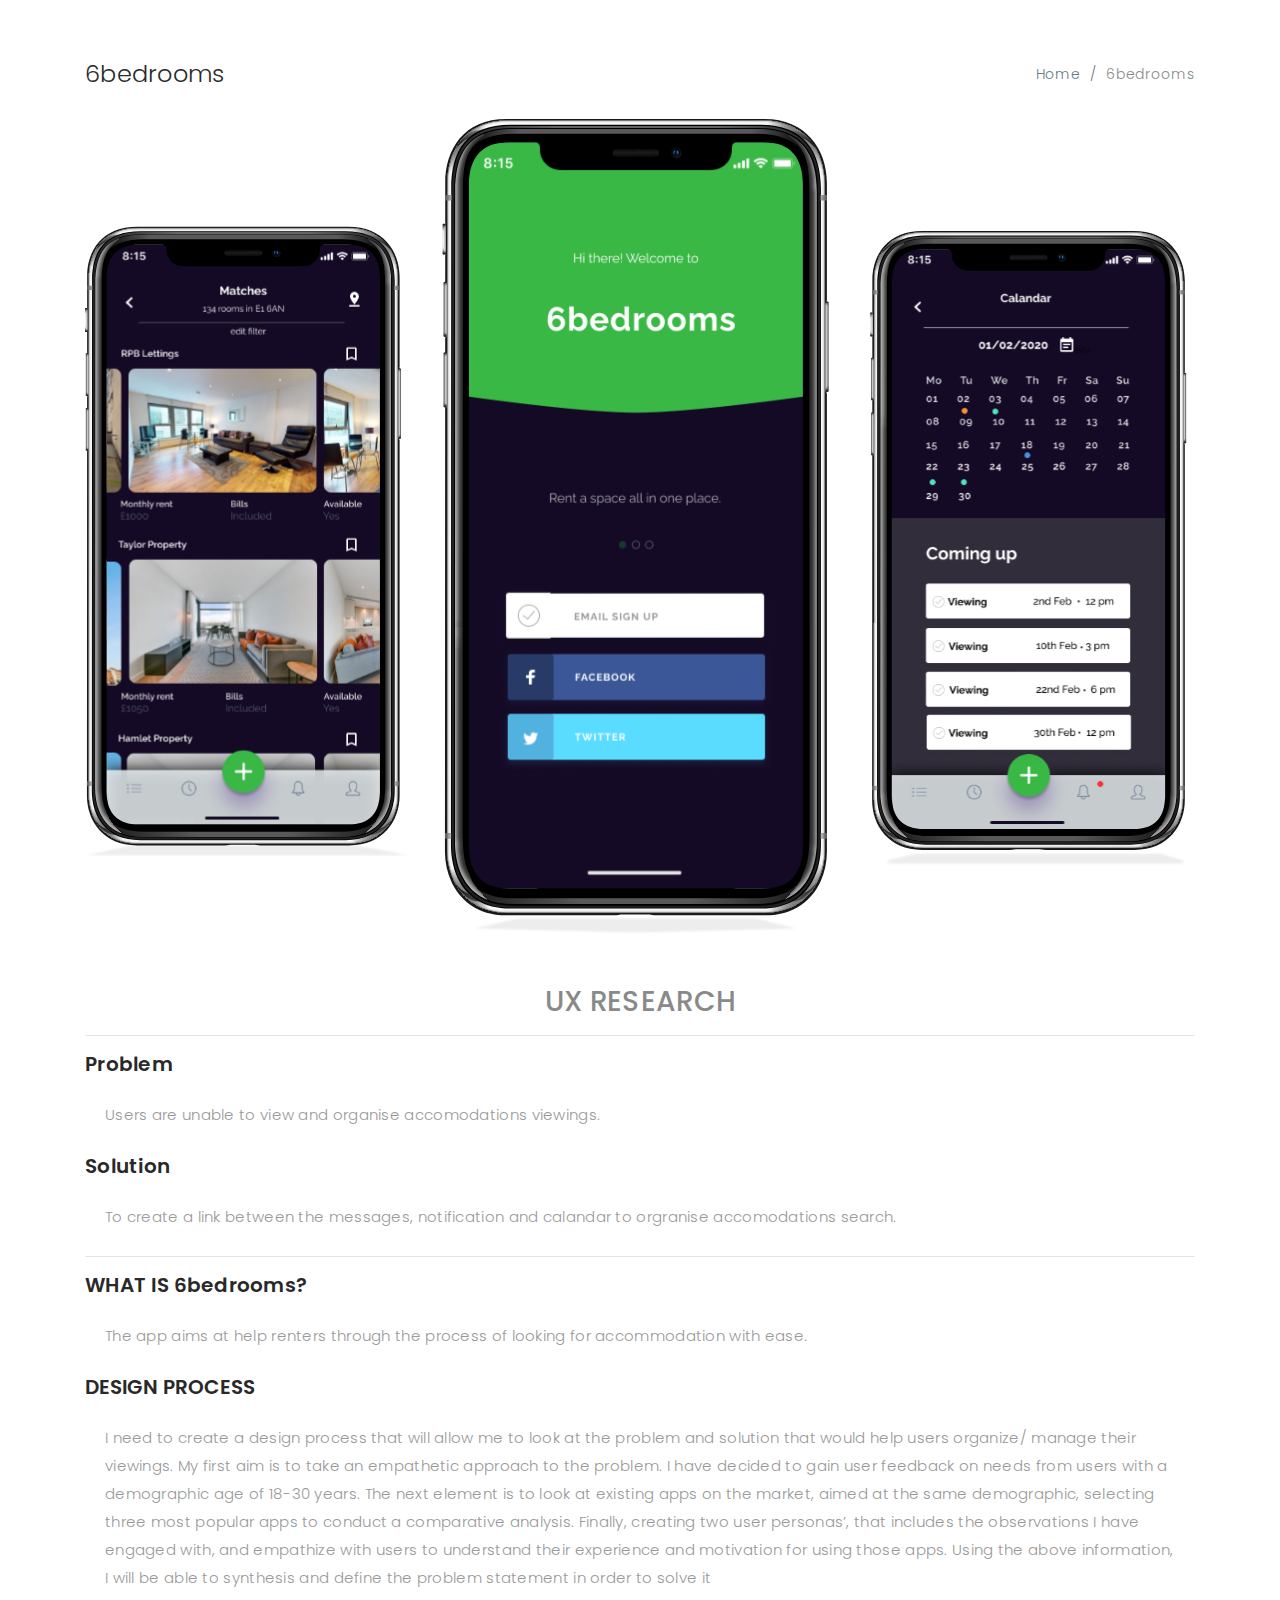
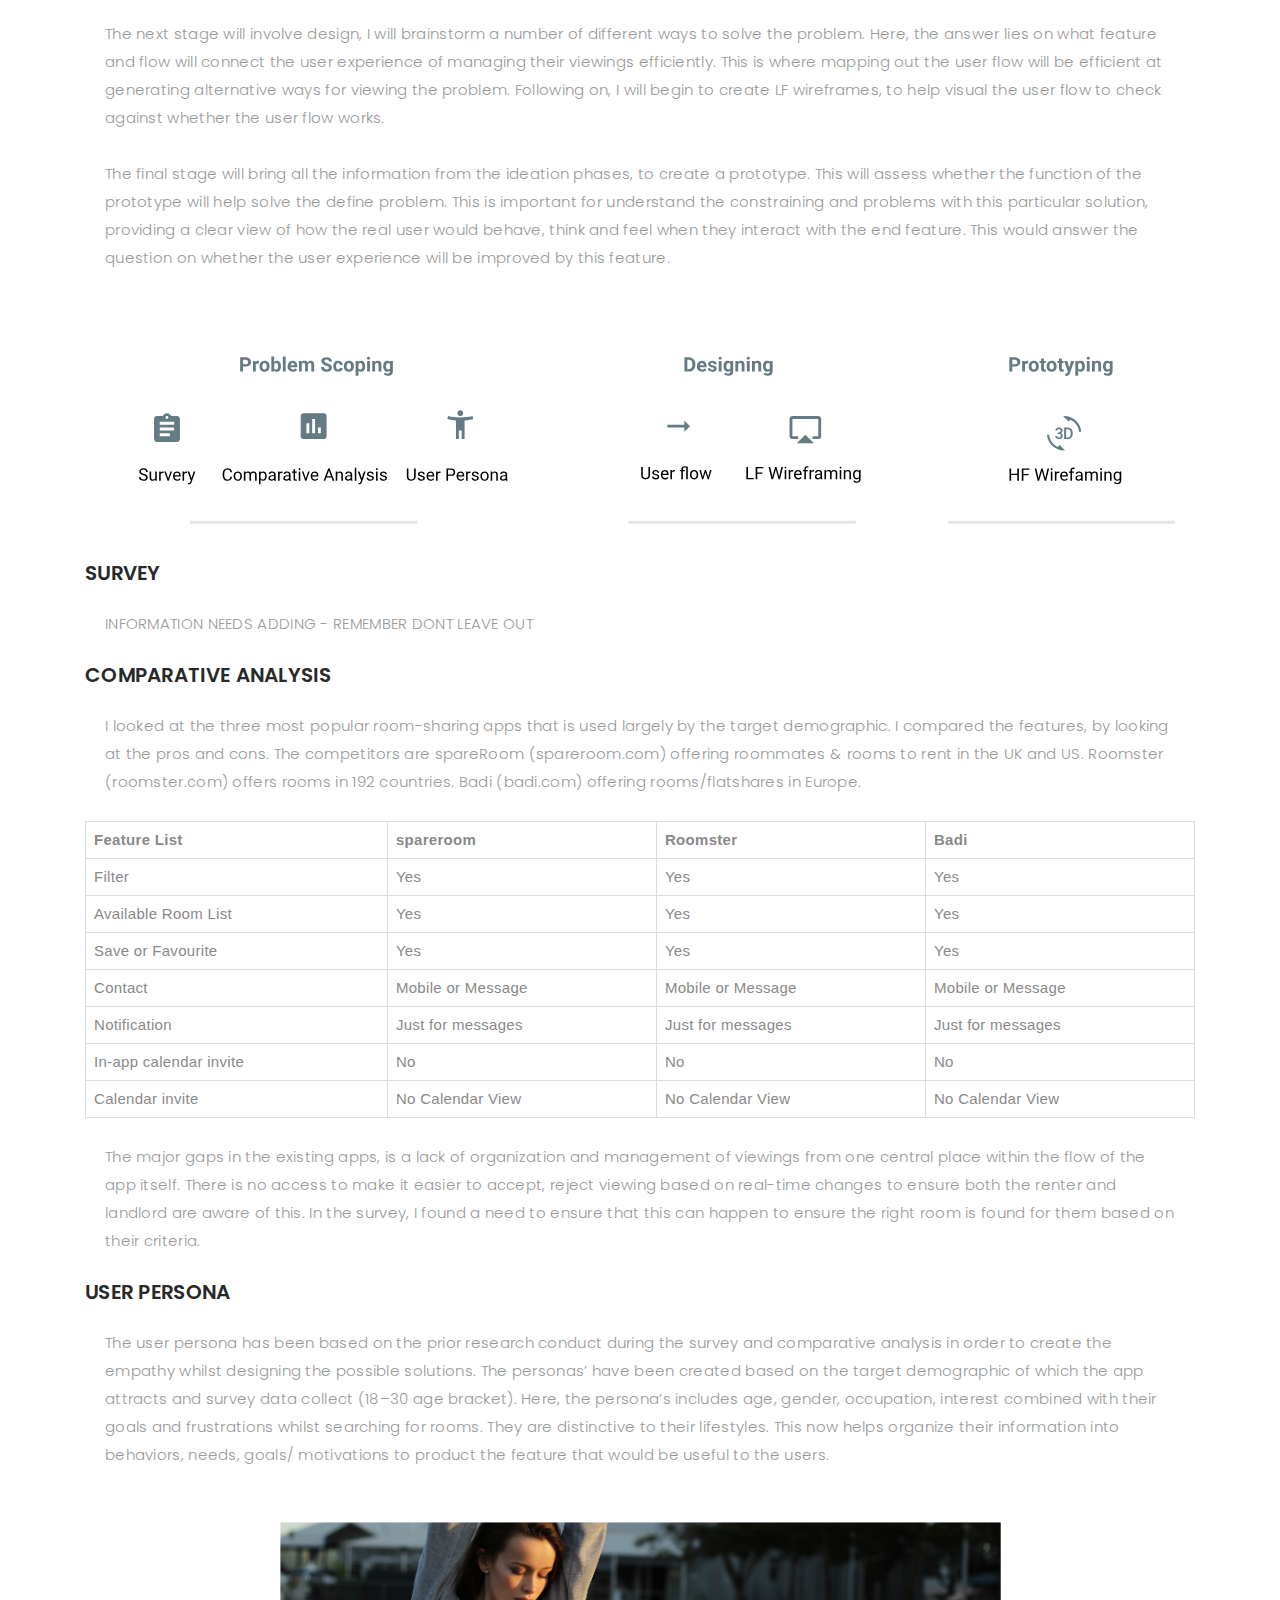
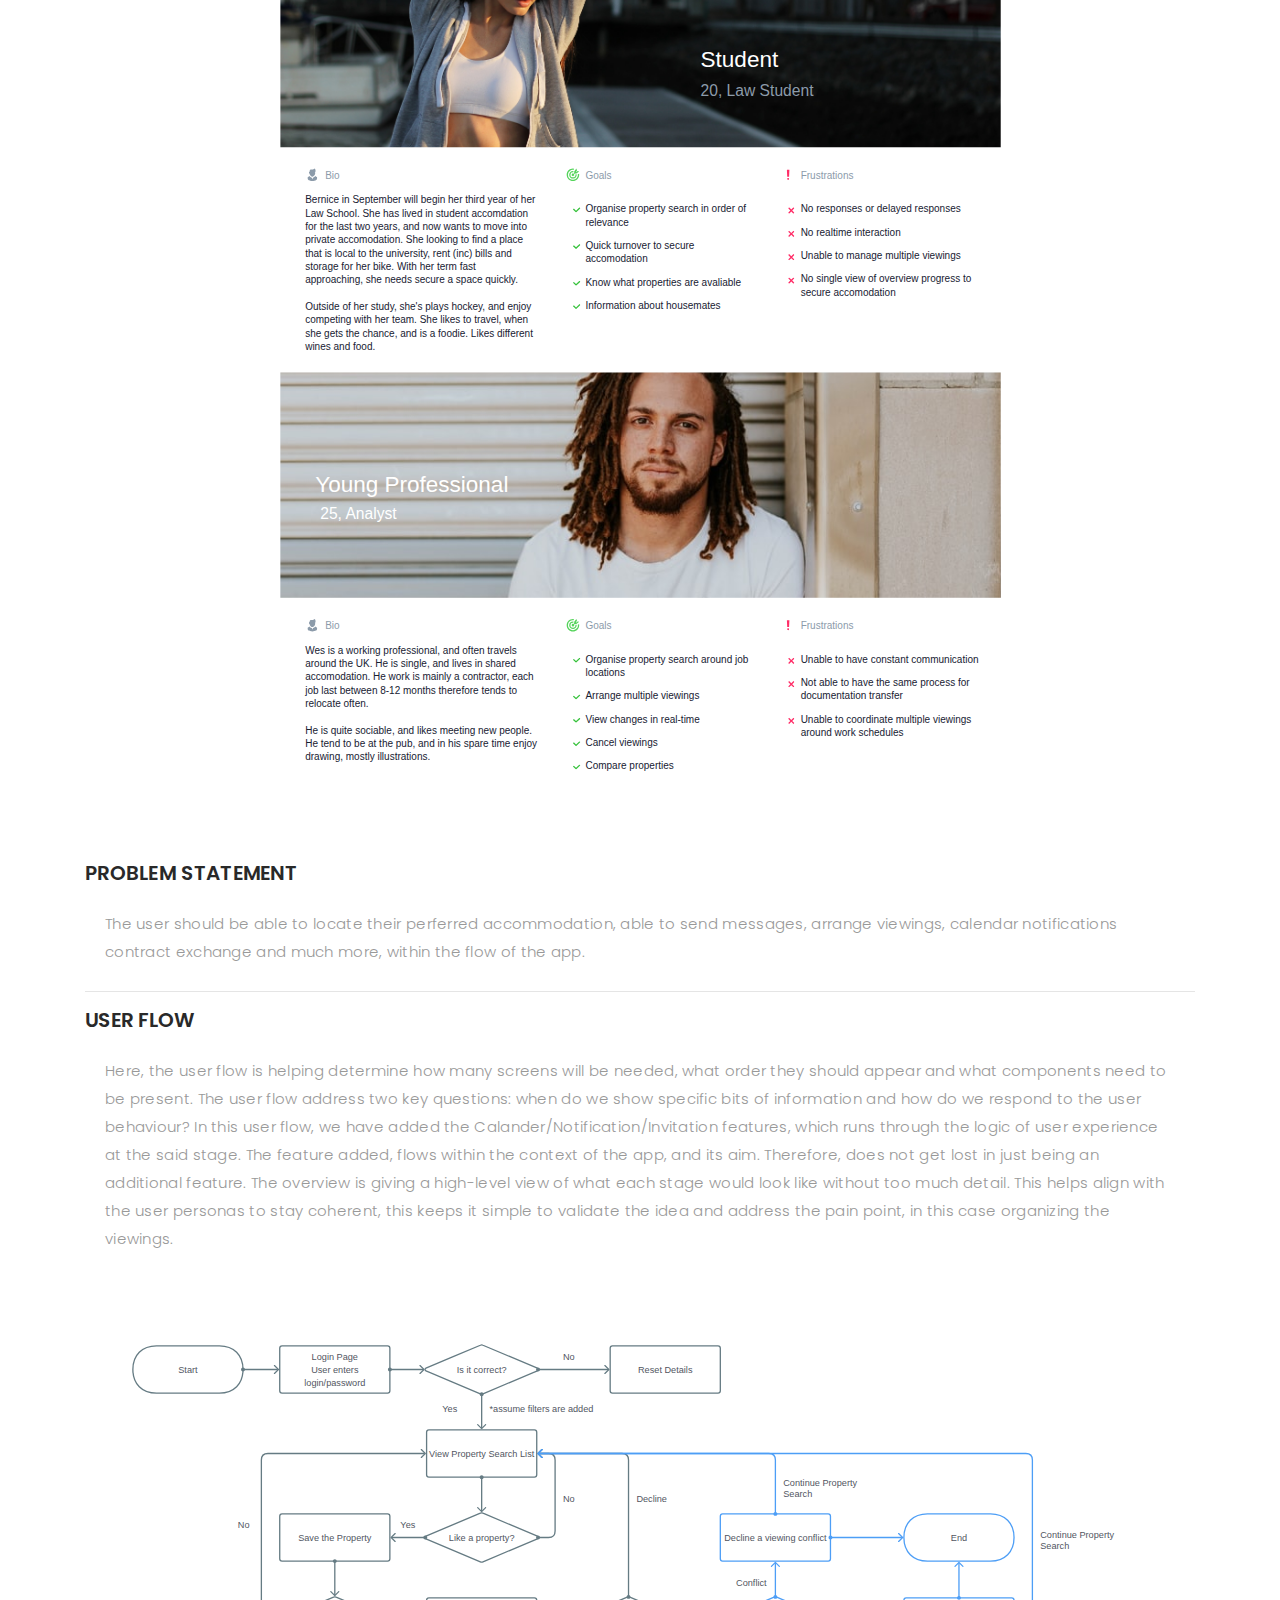
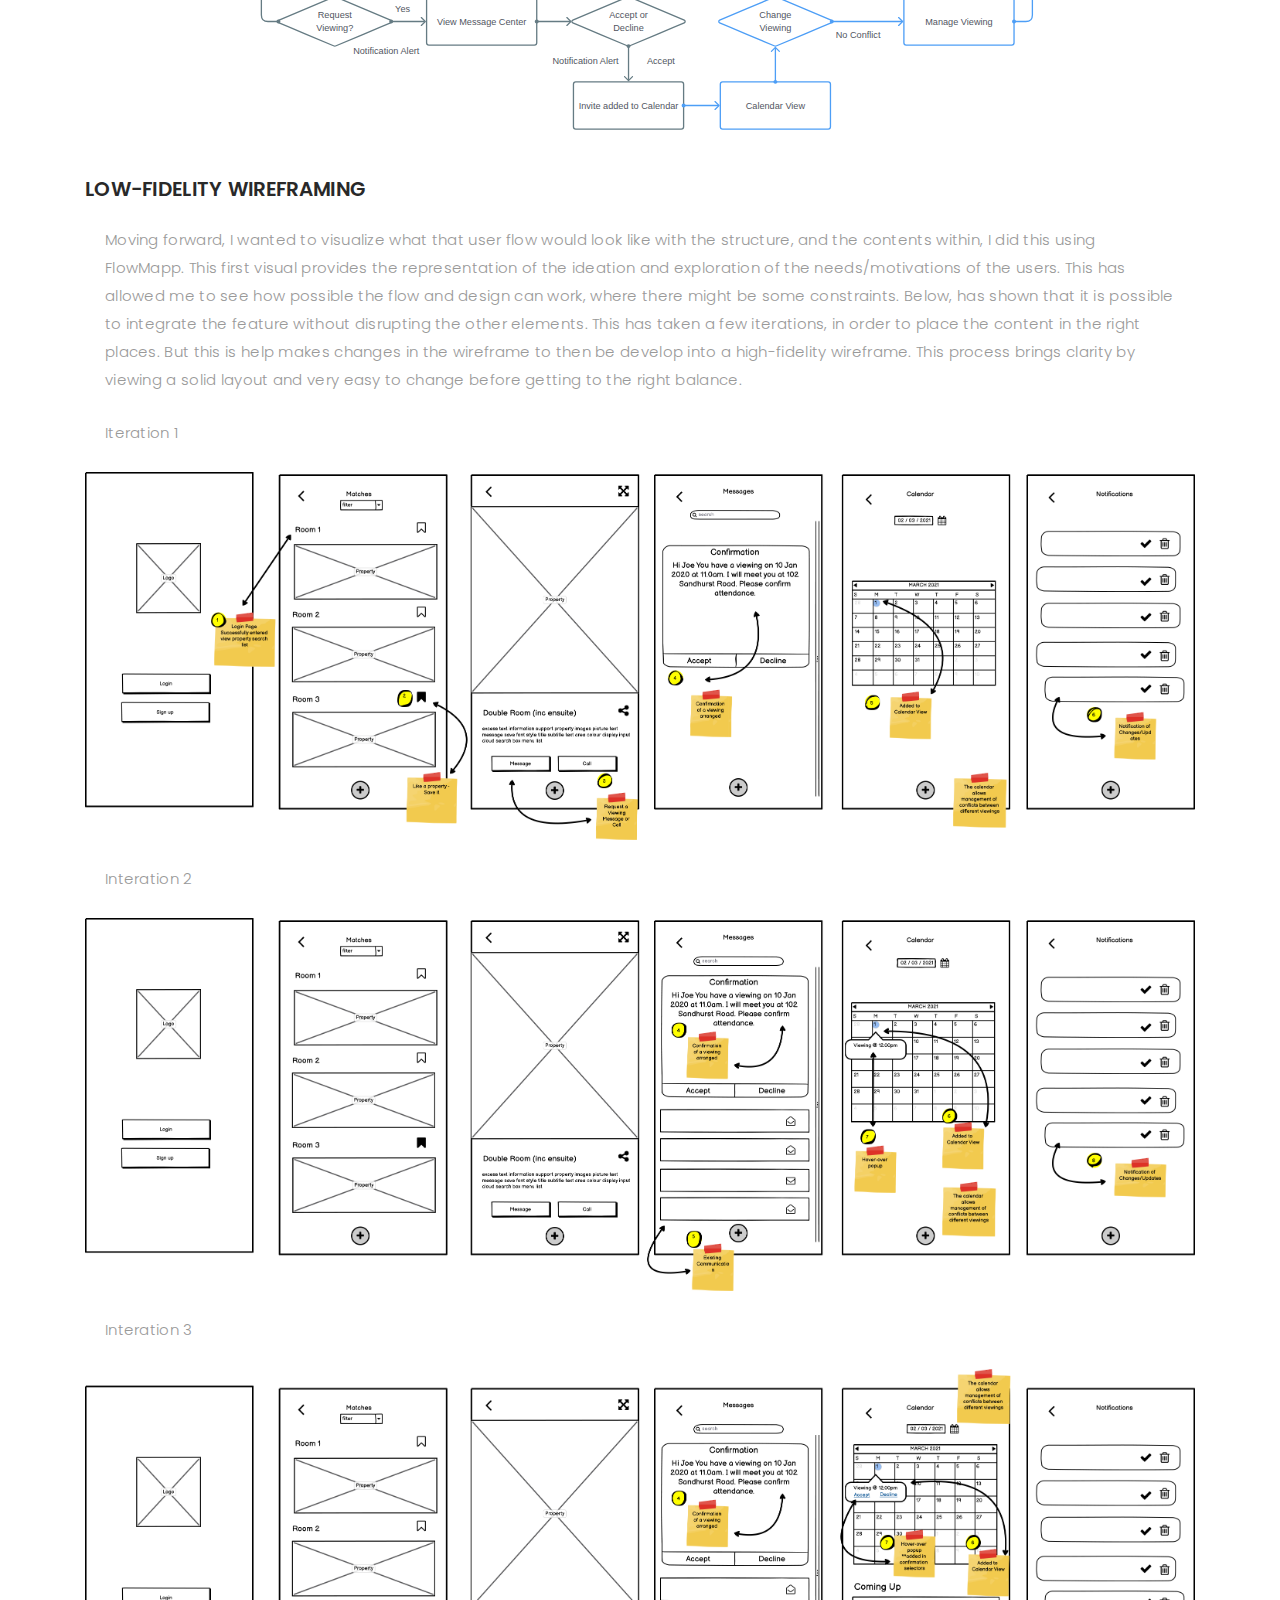
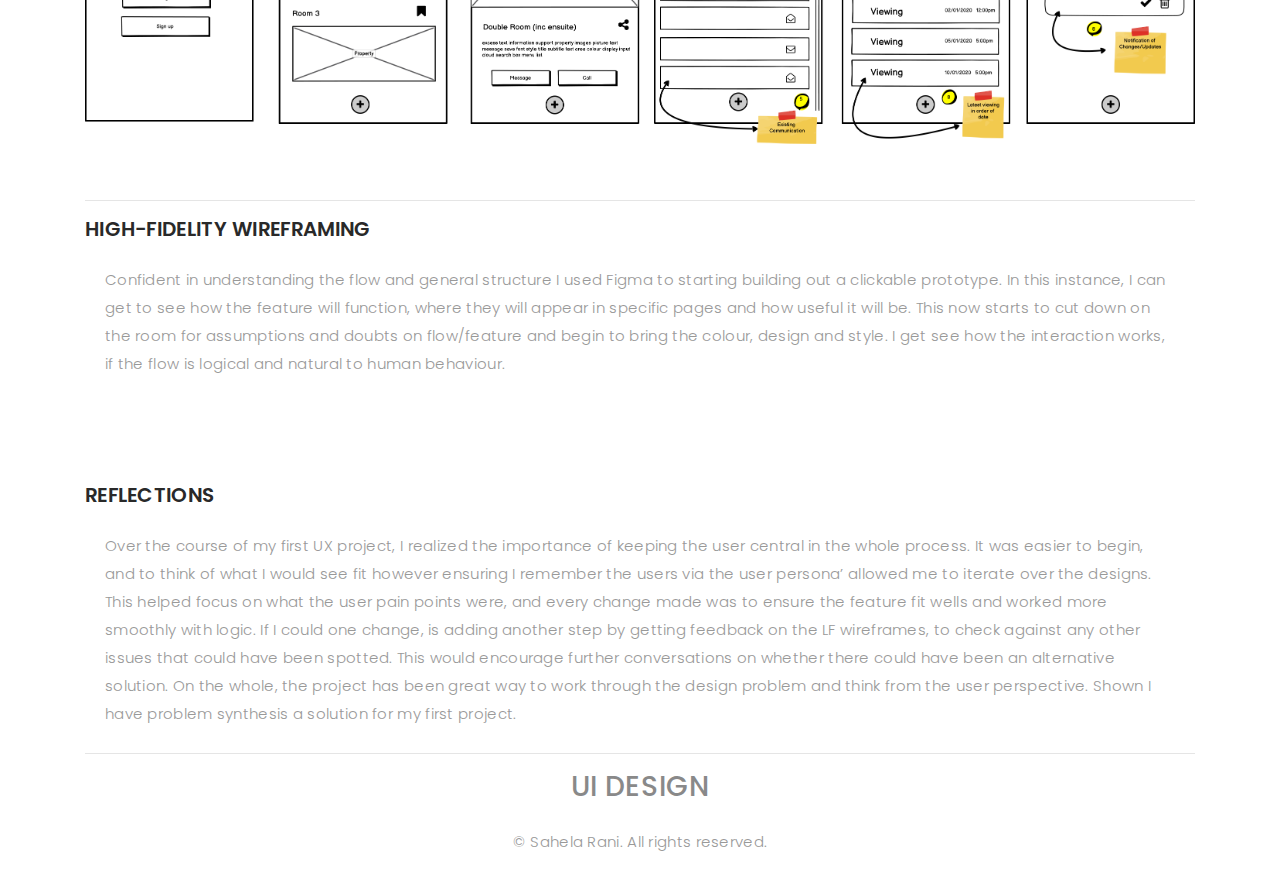
==== 6bedrooms-details.html @ 5d54913b "changes persona width" ====
<!DOCTYPE html>
<html lang="en">

<head>
  <meta charset="utf-8">
  <meta content="width=device-width, initial-scale=1.0" name="viewport">

  <title>Sahela</title>
  <meta content="" name="description">
  <meta content="" name="keywords">

  <!-- Favicons -->
  <link href="assets/img/favicon.png" rel="icon">
  <link href="assets/img/apple-touch-icon.png" rel="apple-touch-icon">

  <!-- Google Fonts -->
  <link
    href="https://fonts.googleapis.com/css?family=Poppins:300,300i,400,400i,500,500i,600,600i,700,700i|Playfair+Display:400,400i,500,500i,600,600i,700,700i,900,900i"
    rel="stylesheet">

  <!-- Vendor CSS Files -->
  <link href="assets/vendor/bootstrap/css/bootstrap.min.css" rel="stylesheet">
  <link href="assets/vendor/hover/hover.min.css" rel="stylesheet">
  <link href="assets/vendor/ionicons/css/ionicons.min.css" rel="stylesheet">
  <link href="assets/vendor/boxicons/css/boxicons.min.css" rel="stylesheet">
  <link href="assets/vendor/venobox/venobox.css" rel="stylesheet">
  <link href="assets/vendor/owl.carousel/assets/owl.carousel.min.css" rel="stylesheet">

  <!-- Template Main CSS File -->
  <link href="assets/css/style.css" rel="stylesheet">


</head>

<body>

  <!-- ======= Navbar ======= -->
  <nav id="main-nav" class="subpage-nav">
    <div class="row">
      <div class="container">

        <div class="logo">
          <h1><a href="index.html" class="smoothScroll">sahela</a></h1>
        </div>

        <div class="responsive"><i data-icon="m" class="ion-navicon-round"></i></div>

        <ul class="nav-menu list-unstyled">
          <li><a href="index.html" class="smoothScroll">Home</a></li>
          <li><a href="#resume.html" class="smoothScroll">Resume</a></li>
        </ul>

      </div>
    </div>
  </nav><!-- End Navbar -->

  <main id="main">

    <!-- ======= Breadcrumbs Section ======= -->
    <section class="breadcrumbs">
      <div class="container">

        <div class="d-flex justify-content-between align-items-center">
          <h2>6bedrooms</h2>
          <ol>
            <li><a href="index.html">Home</a></li>
            <li>6bedrooms</li>
          </ol>
        </div>

      </div>
    </section><!-- Breadcrumbs Section -->

    <!-- ======= Portfolio Details Section ======= -->
    <section class="portfolio-details">
      <div class="container">

        <div class="portfolio-details-container">

          <div class="owl-carousel portfolio-details-carousel">
            <img src="assets/img/portfolio/6bedrooms-main.svg" class="img-fluid" alt="">

          </div>

        </div>

        <div class="portfolio-description">
          <h3 style="text-align: center;">UX RESEARCH</h3>
          <hr>
          <h4>Problem</h4>
          <p>Users are unable to view and organise accomodations viewings.</p>
          <h4>Solution</h4>
          <p>To create a link between the messages, notification and calandar to orgranise accomodations search.</p>
          <hr>
          <h4>WHAT IS 6bedrooms?</h4>
          <p>The app aims at help renters through the process of looking for accommodation with ease.</p>
          <h4>DESIGN PROCESS</h4>
          <p>I need to create a design process that will allow me to look at the problem and solution that would help
            users organize/
            manage their
            viewings. My first aim is to take an empathetic approach to the problem. I have decided to gain user
            feedback on needs
            from users with a demographic age of 18-30 years. The next element is to look at existing apps on the
            market,
            aimed at the same demographic, selecting three most popular apps to conduct a comparative analysis.
            Finally, creating two user personas’, that includes the observations I have engaged with, and empathize with
            users to
            understand their experience and motivation for using those apps. Using the above information, I will be able
            to
            synthesis and define the problem statement in order to solve it
            <br>
            <br>
            The next stage will involve design, I will brainstorm a number of different ways to solve the problem. Here,
            the answer
            lies on what feature and flow will connect the user experience of managing their viewings efficiently. This
            is where
            mapping out the user flow will be efficient at generating alternative ways for viewing the problem.
            Following on, I will
            begin to create LF wireframes, to help visual the user flow to check against whether the user flow works.
            <br>
            <br>
            The final stage will bring all the information from the ideation phases, to create a prototype. This will
            assess
            whether the function of the prototype will help solve the define problem. This is important for understand
            the
            constraining and problems with this particular solution, providing a clear view of how the real user would
            behave, think
            and feel when they interact with the end feature. This would answer the question on whether the user
            experience will be
            improved by this feature.
          </p>
            <img src="assets/img/portfolio/6bedrooms-design.svg" alt="" width="100%">
          <h4>SURVEY</h4>
          <p>INFORMATION NEEDS ADDING - REMEMBER DONT LEAVE OUT</p>
          <h4>COMPARATIVE ANALYSIS</h4>
          <div>
            <p>I looked at the three most popular room-sharing apps that is used largely by the target demographic. I
              compared the features, by looking at the pros and cons. The competitors are spareRoom
              (spareroom.com)
              offering roommates & rooms to rent in the UK and US. Roomster (roomster.com) offers rooms in 192
              countries. Badi
              (badi.com) offering rooms/flatshares in Europe.</p>

            <table>
              <tr>
                <th>Feature List</th>
                <th>spareroom</th>
                <th>Roomster</th>
                <th>Badi</th>
              </tr>
              <tr>
                <td>Filter</td>
                <td>Yes</td>
                <td>Yes</td>
                <td>Yes</td>
              </tr>
              <tr>
                <td>Available Room List</td>
                <td>Yes</td>
                <td>Yes</td>
                <td>Yes</td>
              </tr>
              <tr>
                <td>Save or Favourite</td>
                <td>Yes</td>
                <td>Yes</td>
                <td>Yes</td>
              </tr>
              <tr>
                <td>Contact</td>
                <td>Mobile or Message</td>
                <td>Mobile or Message</td>
                <td>Mobile or Message</td>
              </tr>
              <tr>
                <td>Notification</td>
                <td>Just for messages</td>
                <td>Just for messages</td>
                <td>Just for messages</td>
              </tr>
              <tr>
                <td>In-app calendar invite</td>
                <td>No</td>
                <td>No</td>
                <td>No</td>
              </tr>
              <tr>
                <td>Calendar invite</td>
                <td>No Calendar View</td>
                <td>No Calendar View</td>
                <td>No Calendar View</td>
              </tr>
            </table>
            <p>The major gaps in the existing apps, is a lack of organization and management of viewings from one
              central place within
              the flow of the app itself. There is no access to make it easier to accept, reject viewing based on
              real-time changes to
              ensure both the renter and landlord are aware of this. In the survey, I found a need to ensure that this
              can happen to
              ensure the right room is found for them based on their criteria.</p>
          </div>
          <h4>USER PERSONA</h4>
          <p>The user persona has been based on the prior research conduct during the survey and comparative analysis in
            order to
            create the empathy whilst designing the possible solutions. The personas’ have been created based on the
            target
            demographic of which the app attracts and survey data collect (18–30 age bracket). Here, the persona’s
            includes age,
            gender, occupation, interest combined with their goals and frustrations whilst searching for rooms. They are
            distinctive
            to their lifestyles. This now helps organize their information into behaviors, needs, goals/ motivations to
            product the
            feature that would be useful to the users.</p>
          <div>
            <img src="assets/img/portfolio/6bedrooms-persona.svg" alt=""  class="centerImage" width="70%">
          </div>
          <h4>PROBLEM STATEMENT</h4>
          <p>The user should be able to locate their perferred accommodation,
            able to send messages, arrange viewings, calendar notifications contract exchange and much more, within the
            flow of the app.
            <hr>

          <h4>USER FLOW</h4>
          <p>Here, the user flow is helping determine how many screens will be needed, what order they should appear and
            what
            components need to be present. The user flow address two key questions: when do we show specific bits of
            information and
            how do we respond to the user behaviour? In this user flow, we have added the
            Calander/Notification/Invitation features,
            which runs through the logic of user experience at the said stage. The feature added, flows within the
            context of the
            app, and its aim. Therefore, does not get lost in just being an additional feature. The overview is giving a
            high-level
            view of what each stage would look like without too much detail. This helps align with the user personas to
            stay
            coherent, this keeps it simple to validate the idea and address the pain point, in this case organizing the
            viewings.</p>
          <div>
            <br>
            <img src="assets/img/portfolio/6bedrooms-userflow.svg" alt="" width="100%">
            <br>
          </div>
          <h4>LOW-FIDELITY WIREFRAMING</h4>
          <p>Moving forward, I wanted to visualize what that user flow would look like with the structure, and the
            contents within, I
            did this using FlowMapp. This first visual provides the representation of the ideation and exploration of
            the
            needs/motivations of the users. This has allowed me to see how possible the flow and design can work, where
            there might
            be some constraints. Below, has shown that it is possible to integrate the feature without disrupting the
            other
            elements. This has taken a few iterations, in order to place the content in the right places. But this is
            help makes
            changes in the wireframe to then be develop into a high-fidelity wireframe. This process brings clarity by
            viewing a
            solid layout and very easy to change before getting to the right balance.</p>
          <div>
            <p>Iteration 1</p>
            <img src="assets/img/portfolio/6bedrooms-wireframe1.png" alt="" width="100%">
            <p>Interation 2</p>
            <img src="assets/img/portfolio/6bedrooms-wireframe2.png" alt="" width="100%">
            <p>Interation 3</p>
            <img src="assets/img/portfolio/6bedrooms-wireframe3.png" alt="" width="100%">
          </div>
          <br>
          <br>
          <hr>
          <h4>HIGH-FIDELITY WIREFRAMING</h4>
          <p>Confident in understanding the flow and general structure I used Figma to starting building out a clickable
            prototype.
            In this instance, I can get to see how the feature will function, where they will appear in specific pages
            and how
            useful it will be. This now starts to cut down on the room for assumptions and doubts on flow/feature and
            begin to bring
            the colour, design and style. I get see how the interaction works, if the flow is logical and natural to
            human
            behaviour.</p>
          <div>
            <br>
            <img src="assets/img/portfolio/6bedrooms-prototype.svg" alt="" width="100%">
          </div>
          <br>
          <br>
          <h4>REFLECTIONS</h4>
          <p>Over the course of my first UX project, I realized the importance of keeping the user central in the whole
            process. It
            was easier to begin, and to think of what I would see fit however ensuring I remember the users via the user
            persona’
            allowed me to iterate over the designs. This helped focus on what the user pain points were, and every
            change
            made was to ensure the
            feature fit wells and worked more smoothly with logic. If I could one change, is adding another step by
            getting feedback
            on the LF wireframes, to check against any other issues that could have been spotted. This would encourage
            further
            conversations on whether there could have been an alternative solution. On the whole, the project has been
            great way to work through the design problem and think from the user perspective. Shown I have problem
            synthesis a
            solution for my
            first project.</p>

          <hr>
          <h3 style="text-align: center;">UI DESIGN</h3>

        </div>
      </div>
    </section><!-- End Portfolio Details Section -->

  </main><!-- End #main -->

  <!-- ======= Footer ======= -->
  <div id=" footer" class="text-center">
    <div class="container">

      <p>&copy; Sahela Rani. All rights reserved.</p>



    </div>
  </div><!-- End Footer -->

  <!-- Vendor JS Files -->
  <script src="assets/vendor/jquery/jquery.min.js"></script>
  <script src="assets/vendor/bootstrap/js/bootstrap.bundle.min.js"></script>
  <script src="assets/vendor/jquery.easing/jquery.easing.min.js"></script>
  <script src="assets/vendor/php-email-form/validate.js"></script>
  <script src="assets/vendor/typed/typed.js"></script>
  <script src="assets/vendor/jquery-sticky/jquery.sticky.js"></script>
  <script src="assets/vendor/isotope-layout/isotope.pkgd.min.js"></script>
  <script src="assets/vendor/venobox/venobox.min.js"></script>
  <script src="assets/vendor/owl.carousel/owl.carousel.min.js"></script>

  <!-- Template Main JS File -->
  <script src="assets/js/main.js"></script>

</body>

</html>
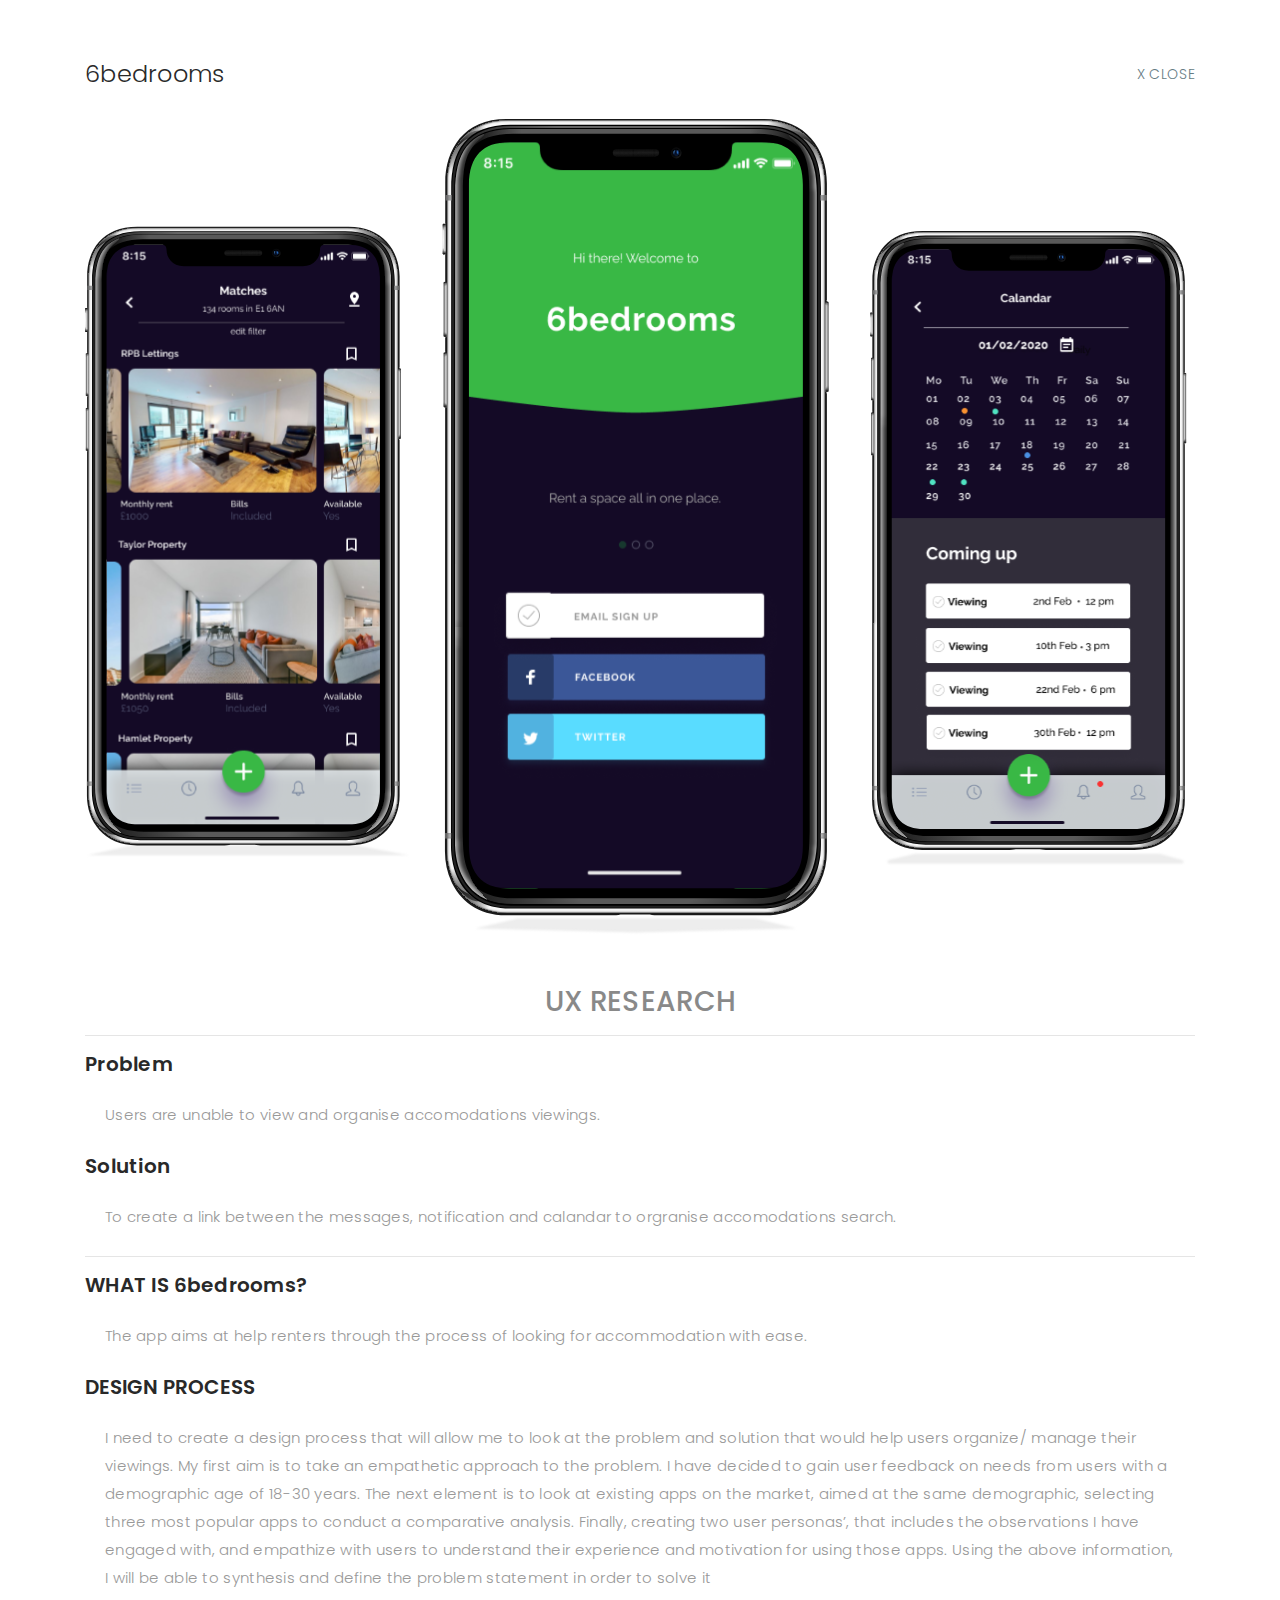
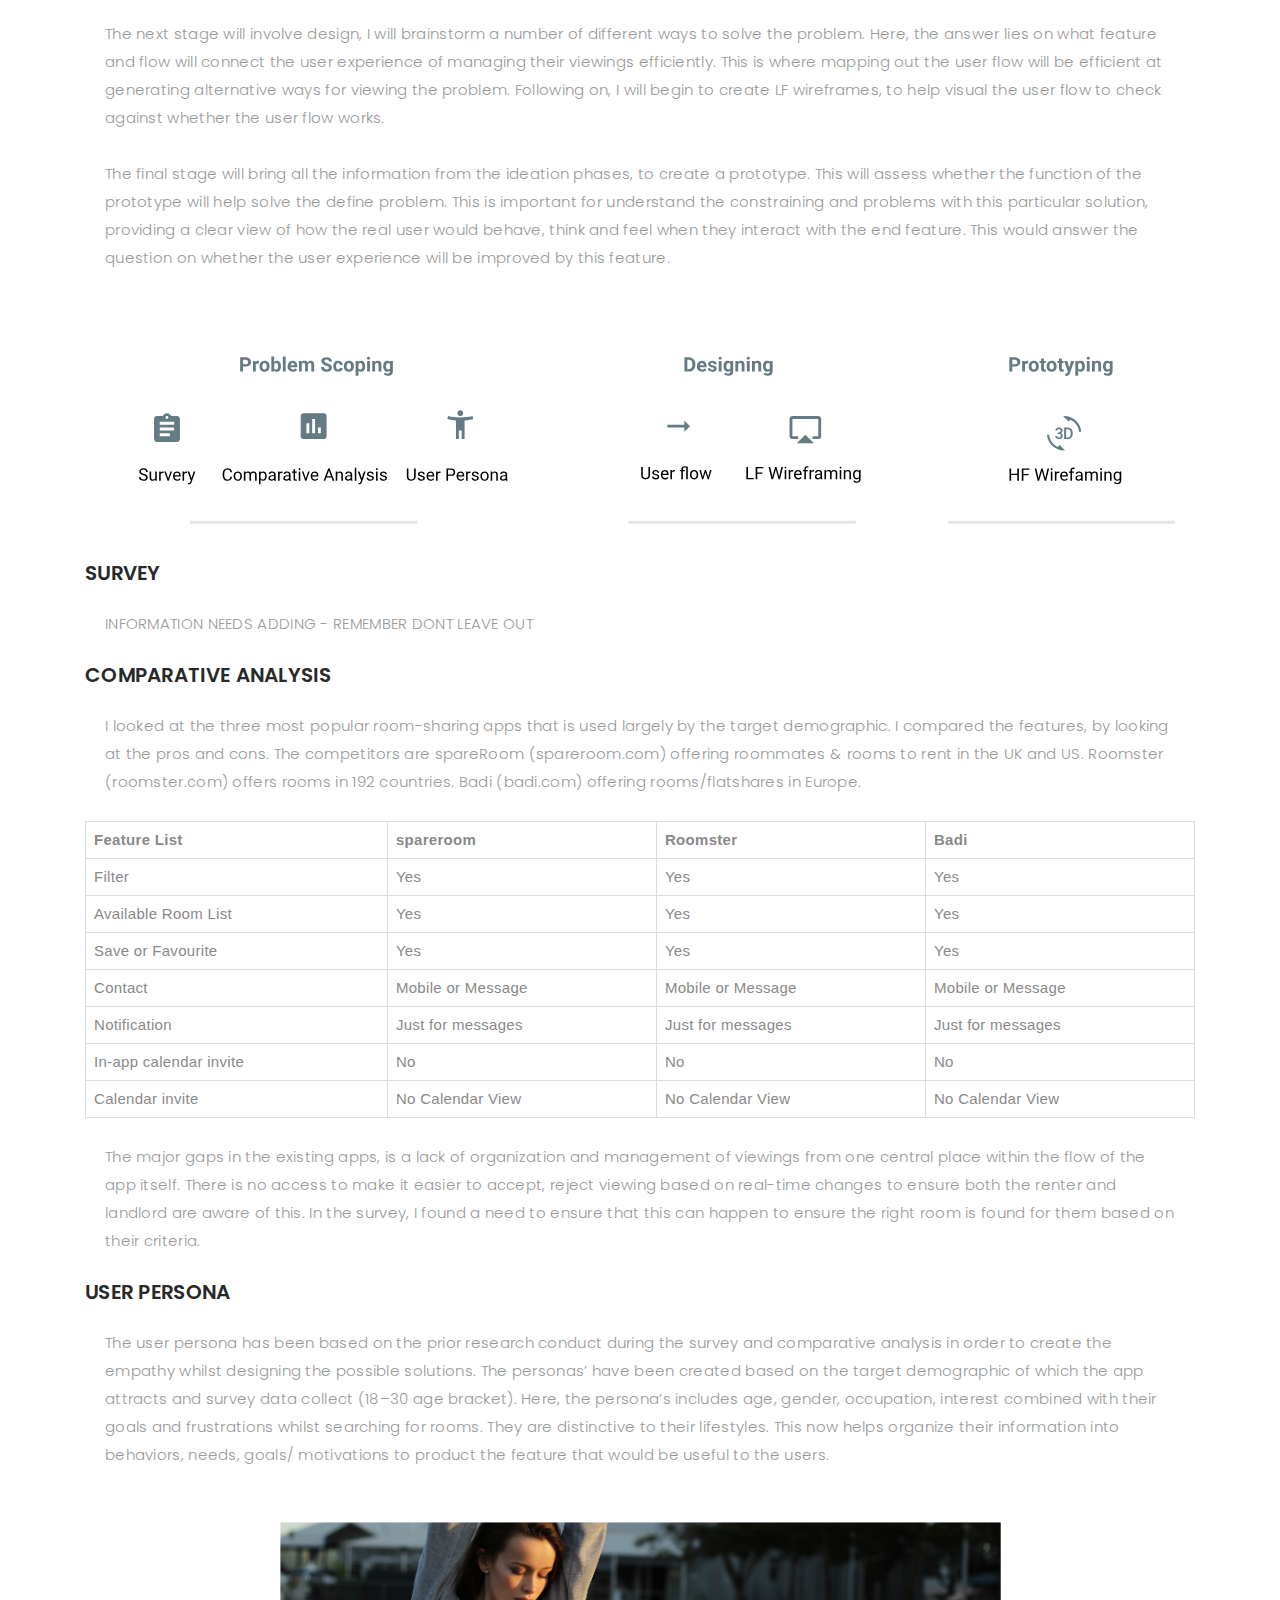
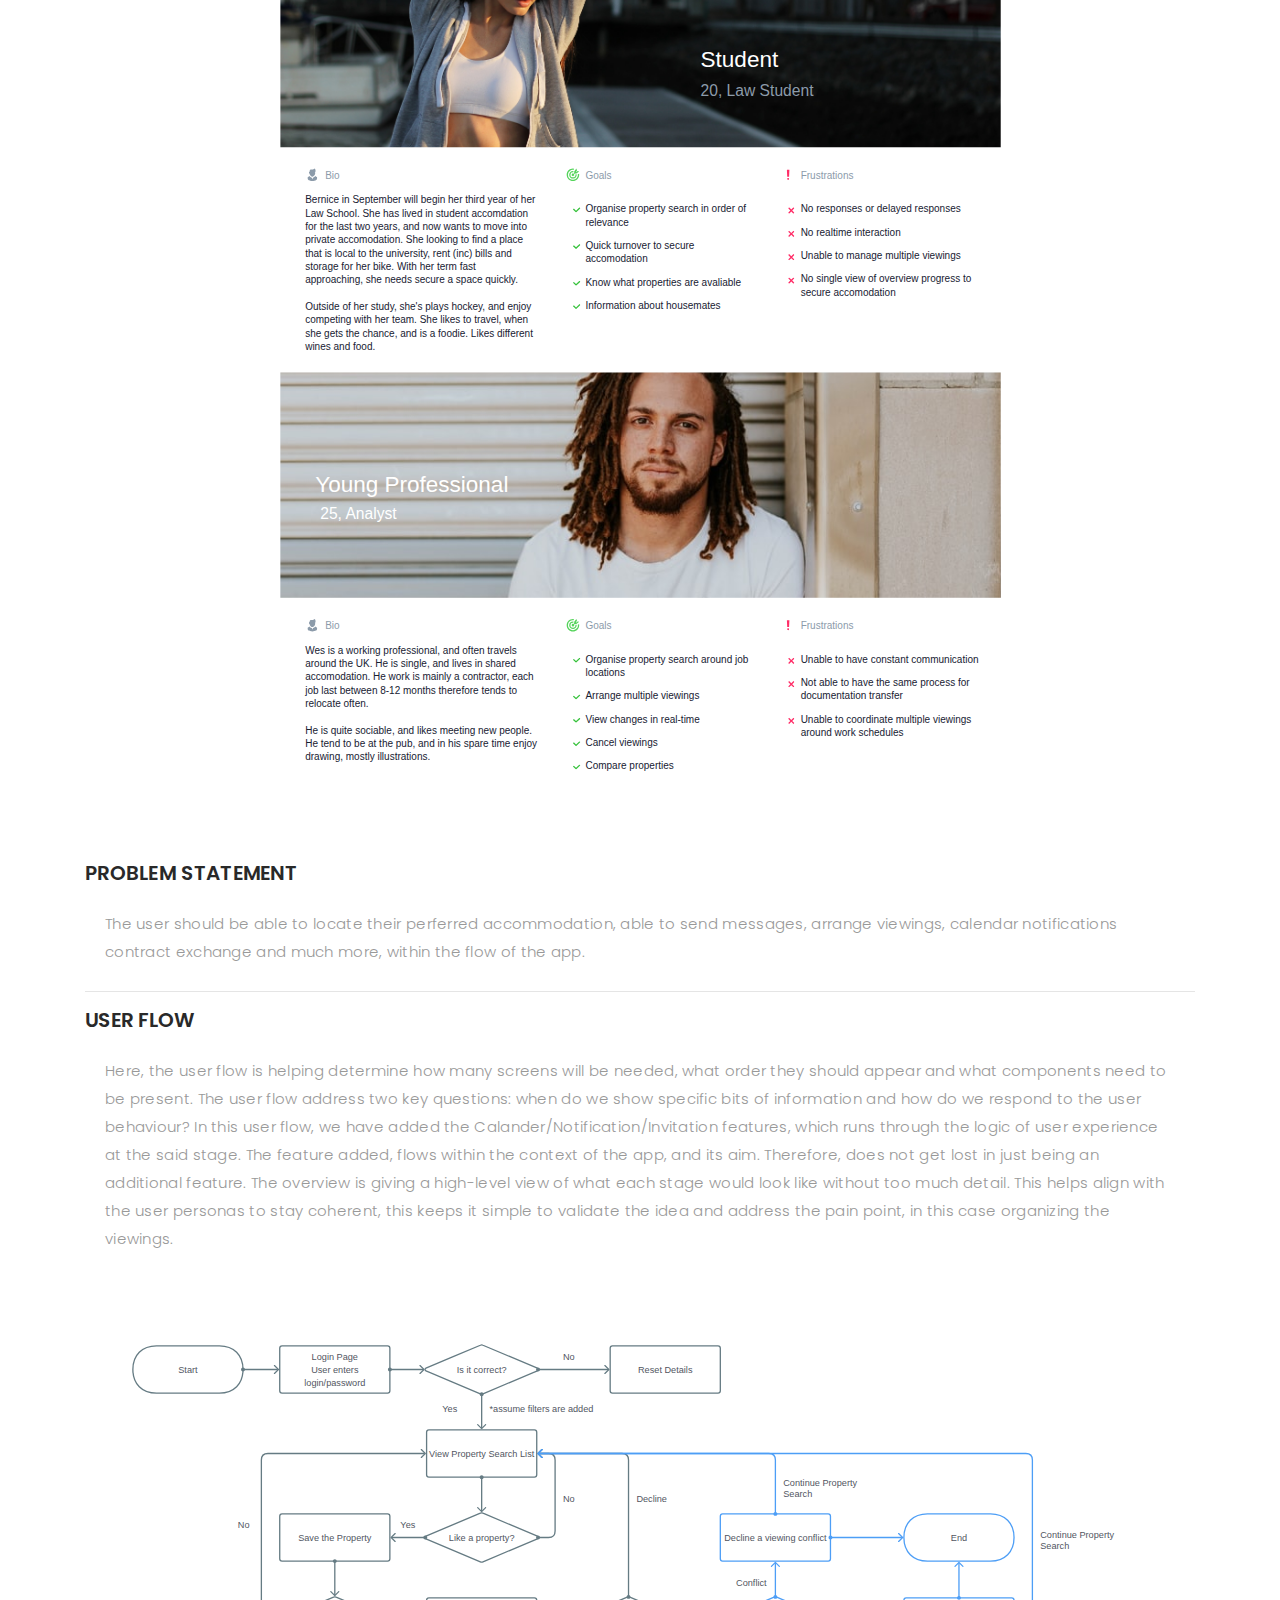
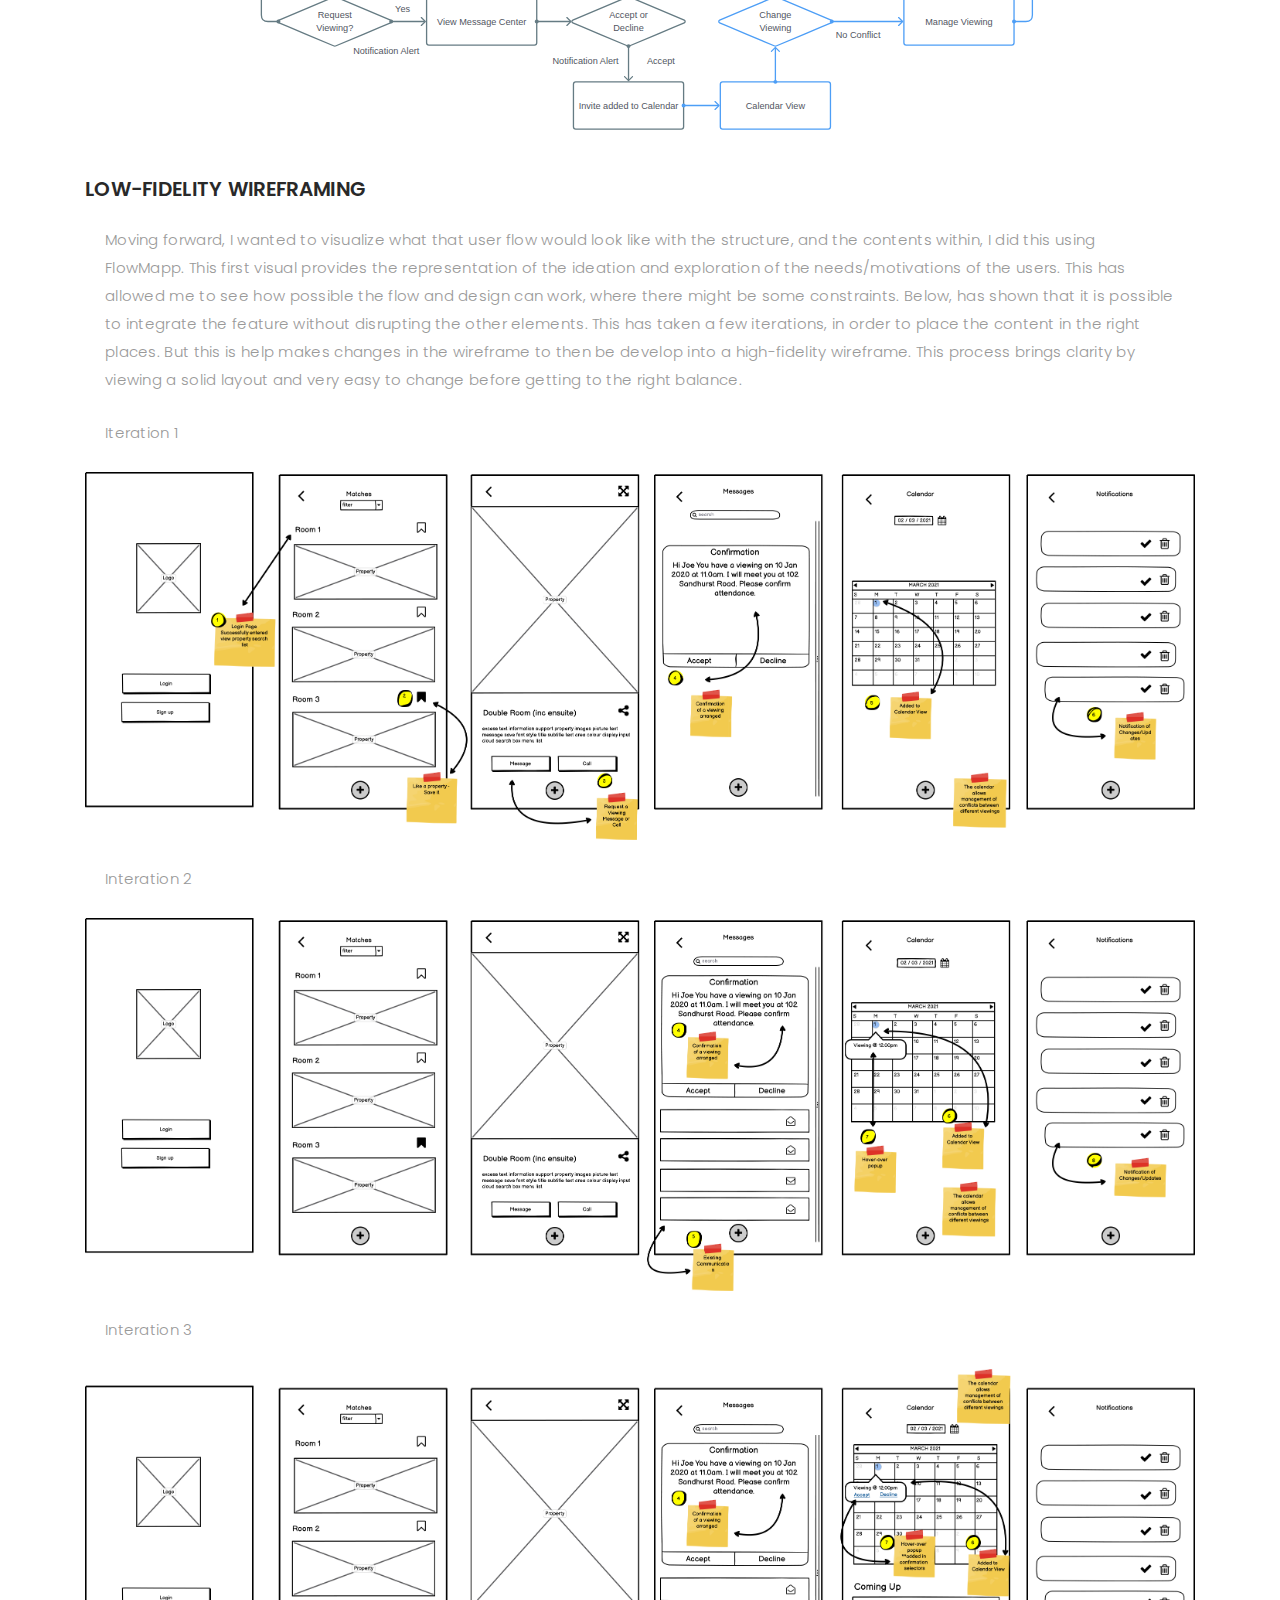
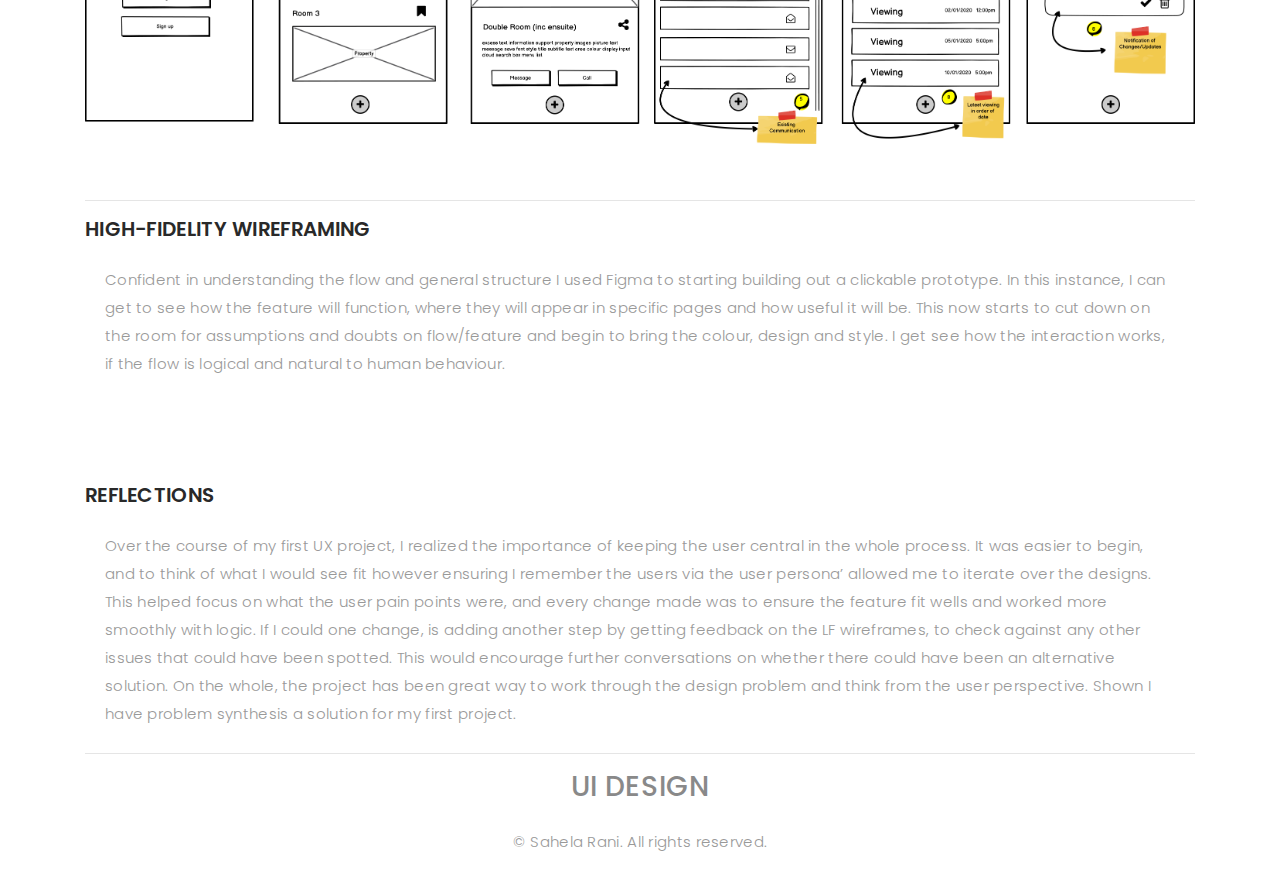
==== commit b5aed566: "changes the flow in the website" ====
--- a/6bedrooms-details.html
+++ b/6bedrooms-details.html
@@ -63,8 +63,7 @@
         <div class="d-flex justify-content-between align-items-center">
           <h2>6bedrooms</h2>
           <ol>
-            <li><a href="index.html">Home</a></li>
-            <li>6bedrooms</li>
+            <li><a href="index.html">X CLOSE</a></li>
           </ol>
         </div>
 
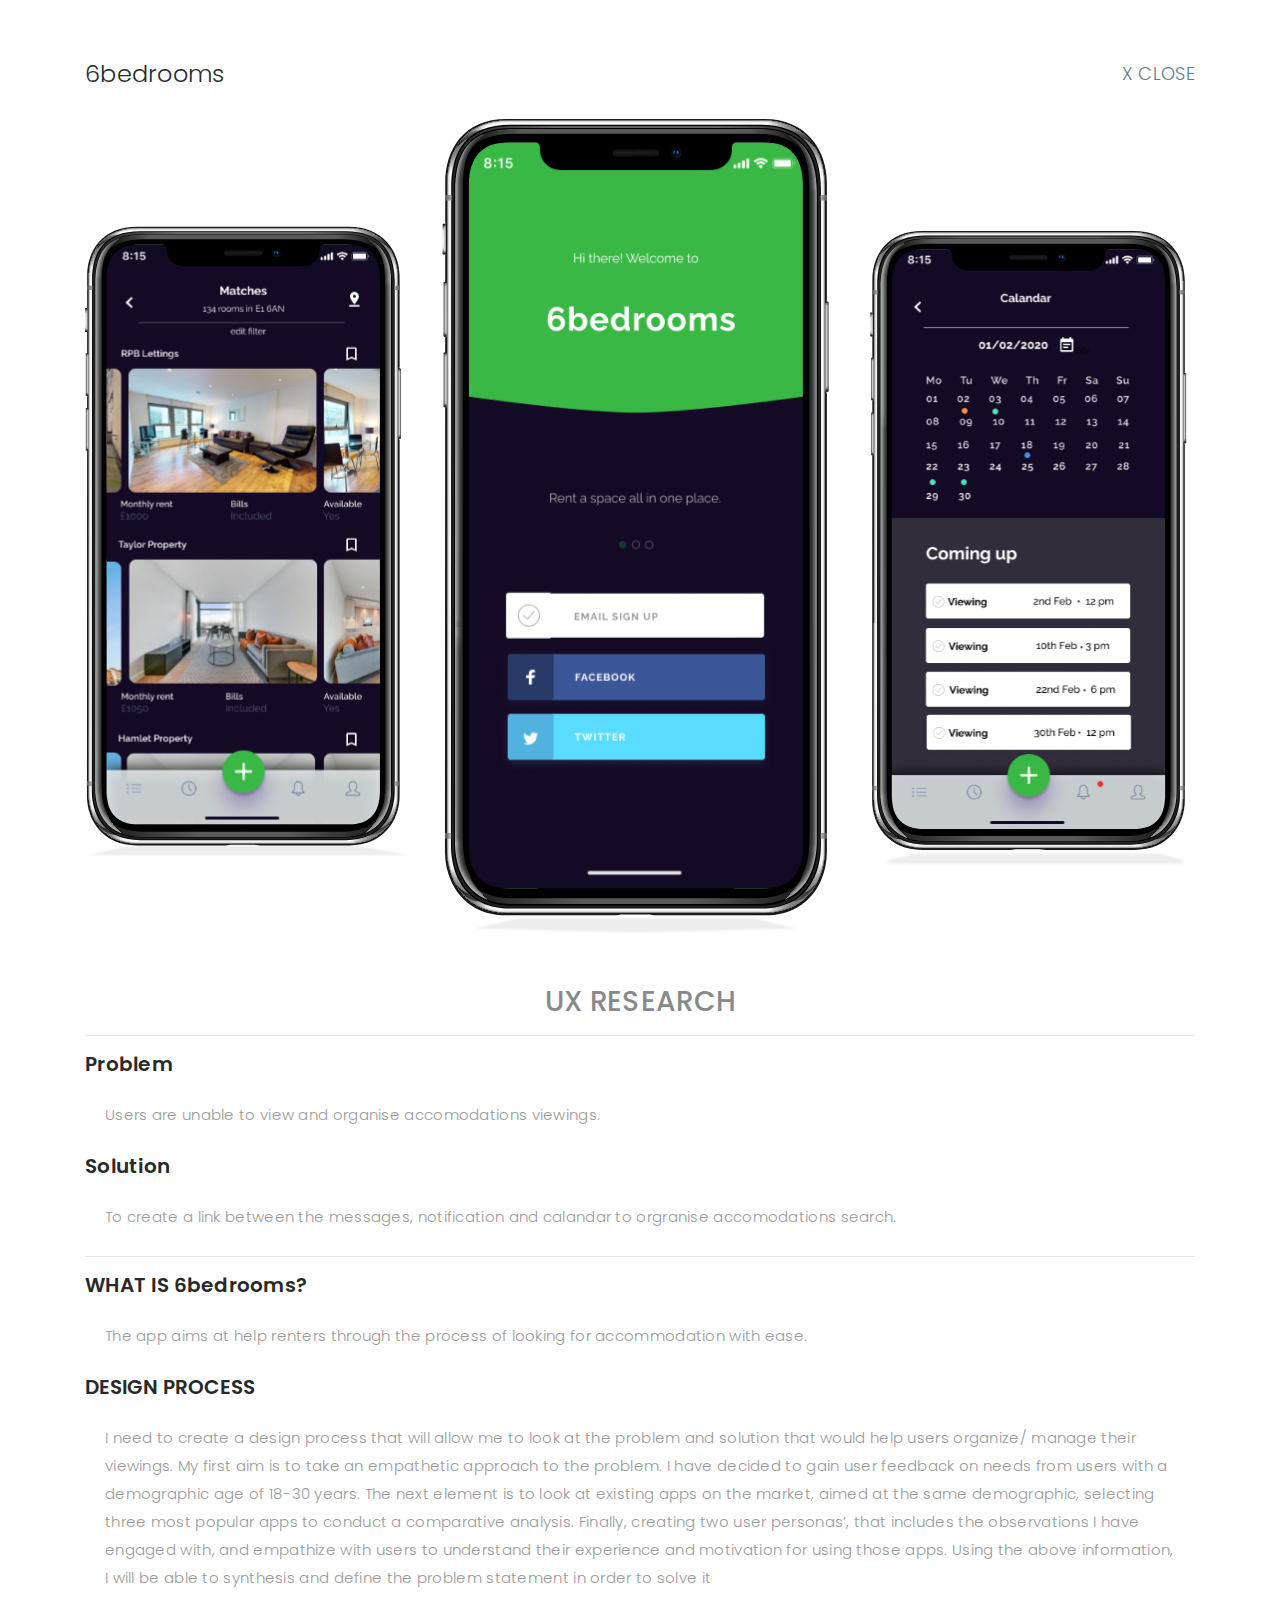
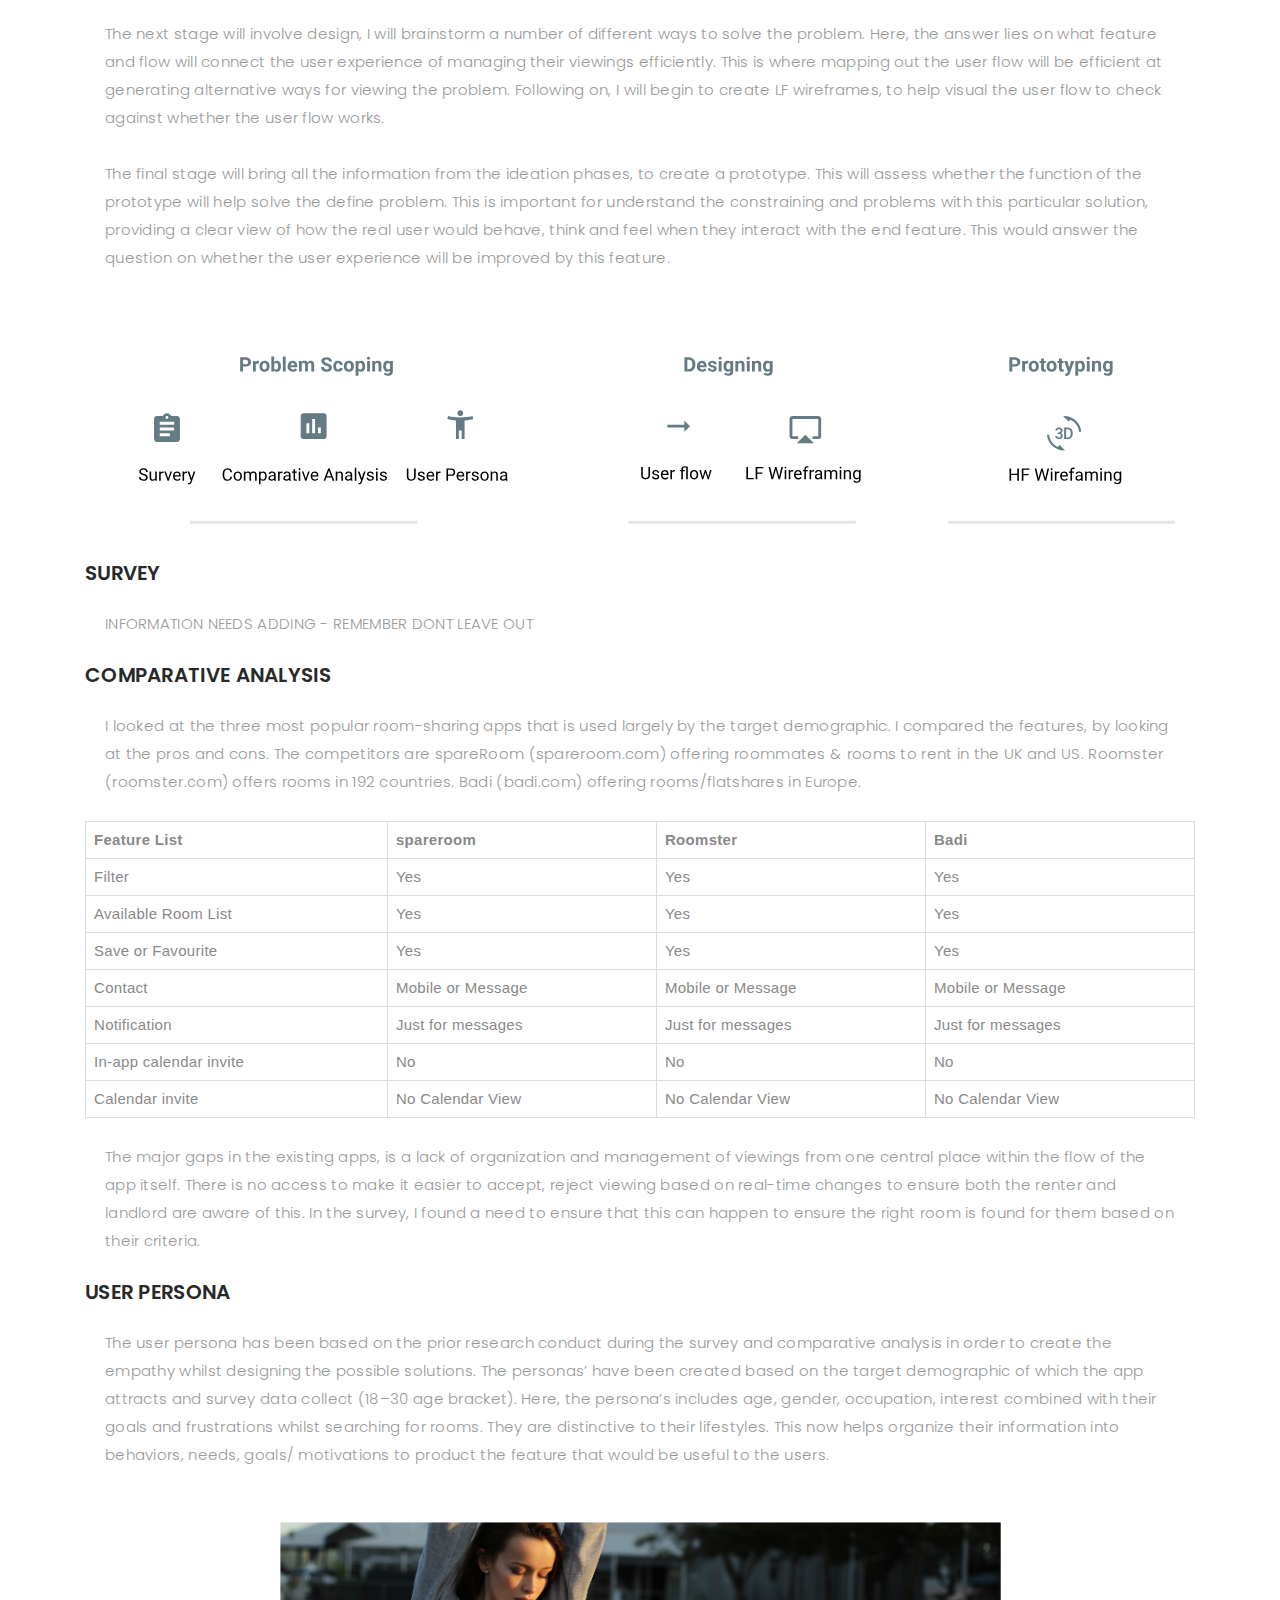
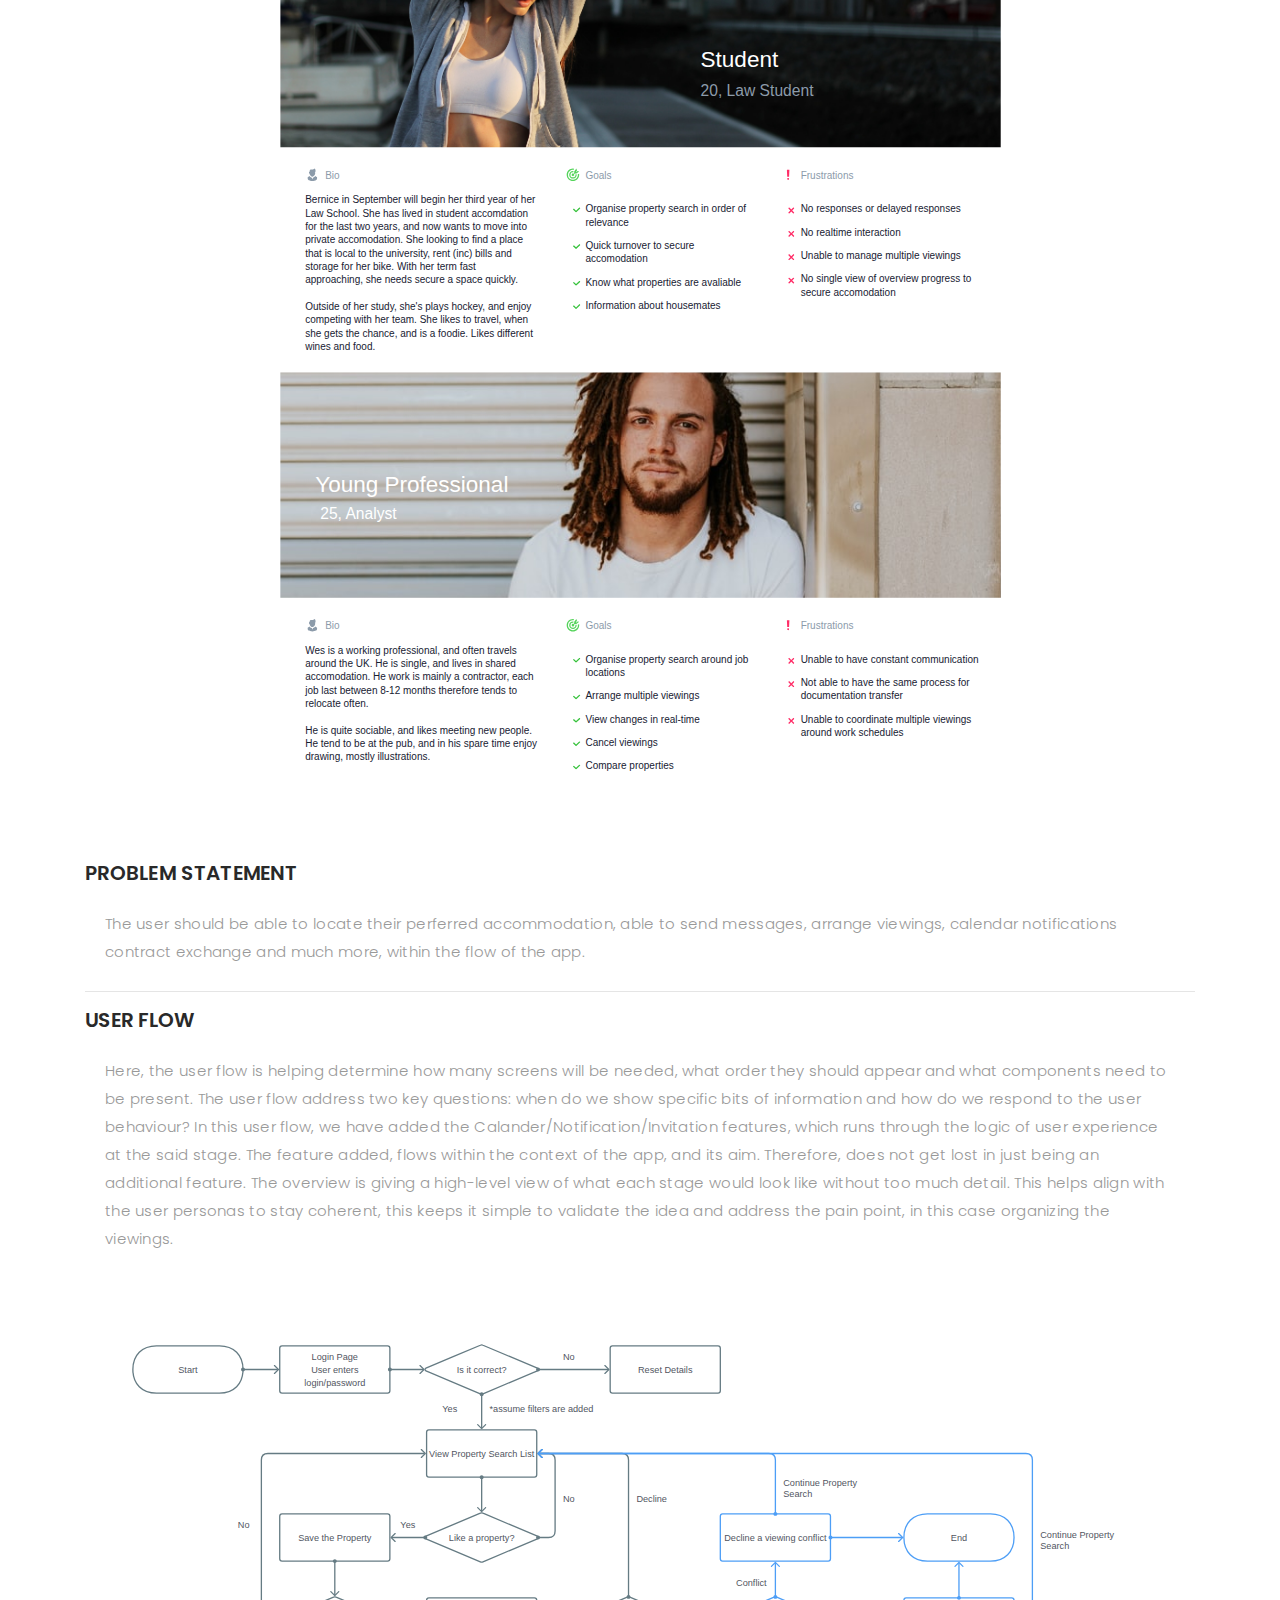
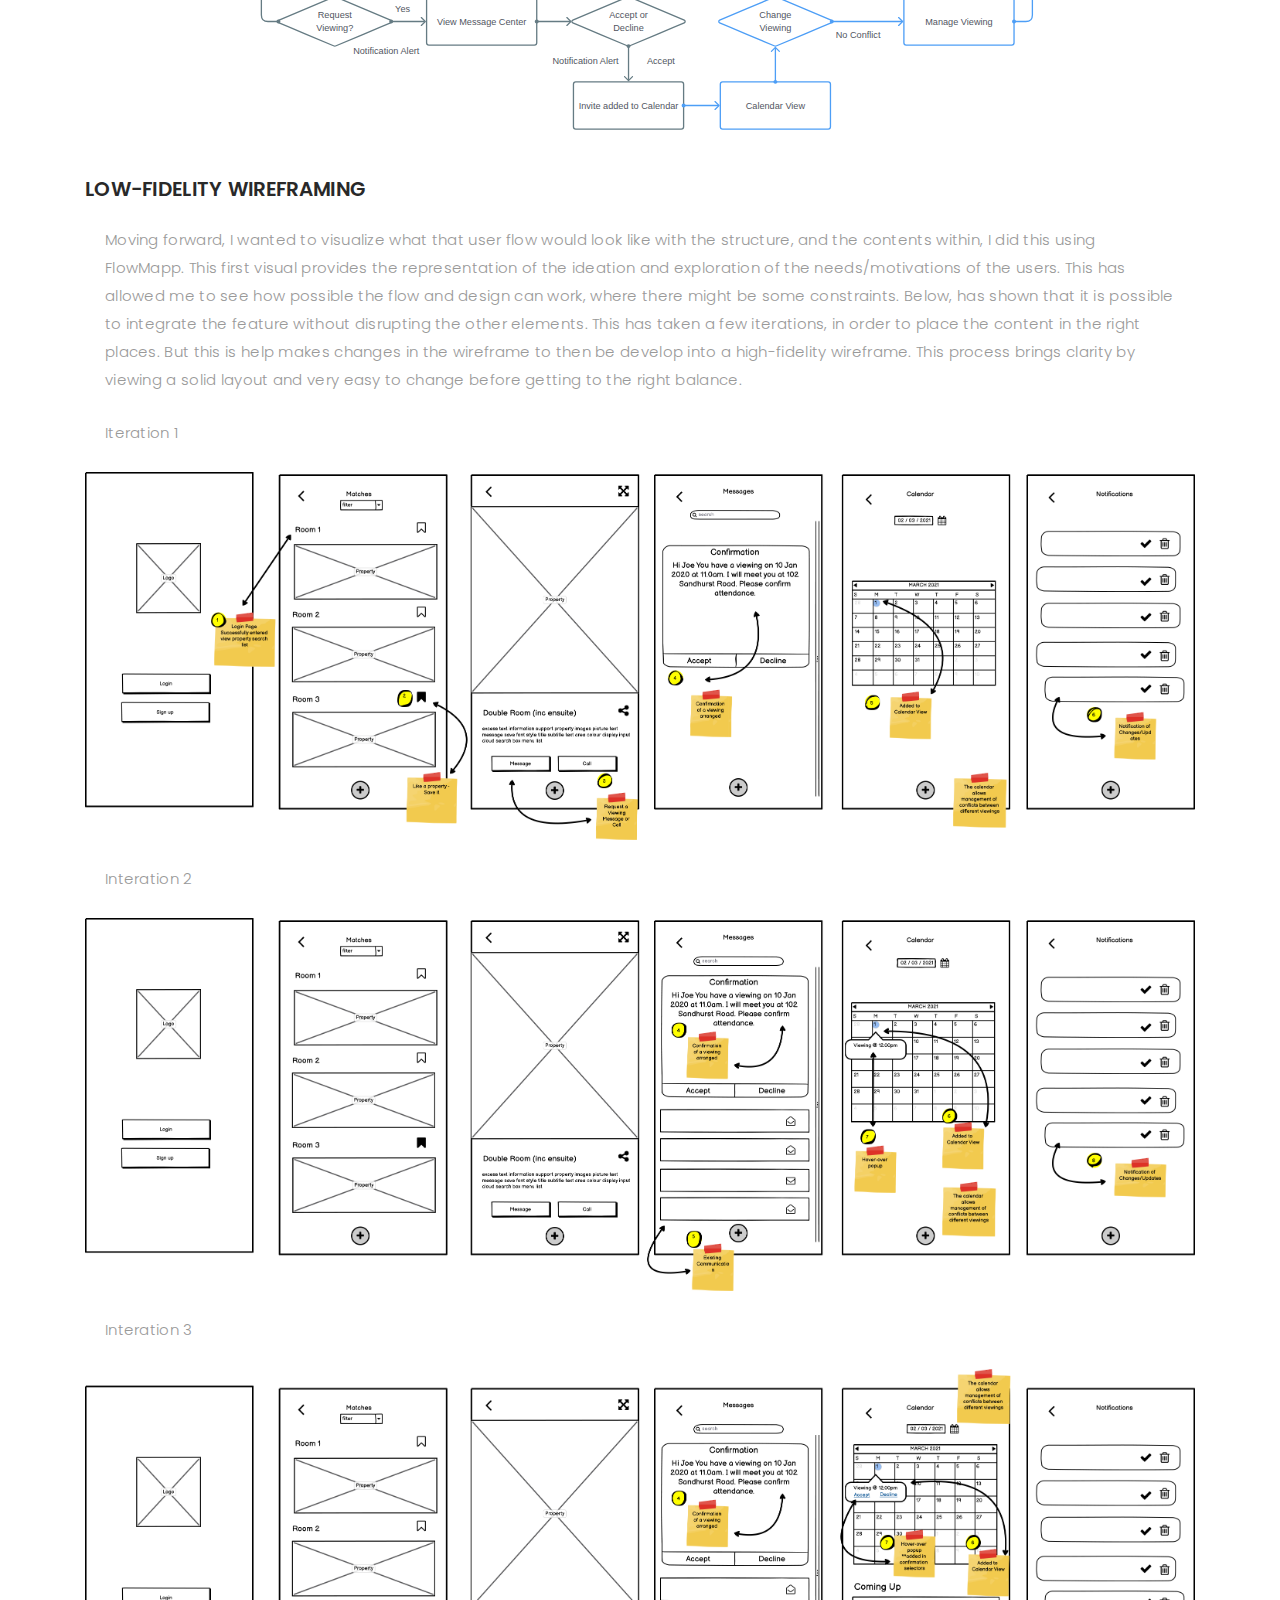
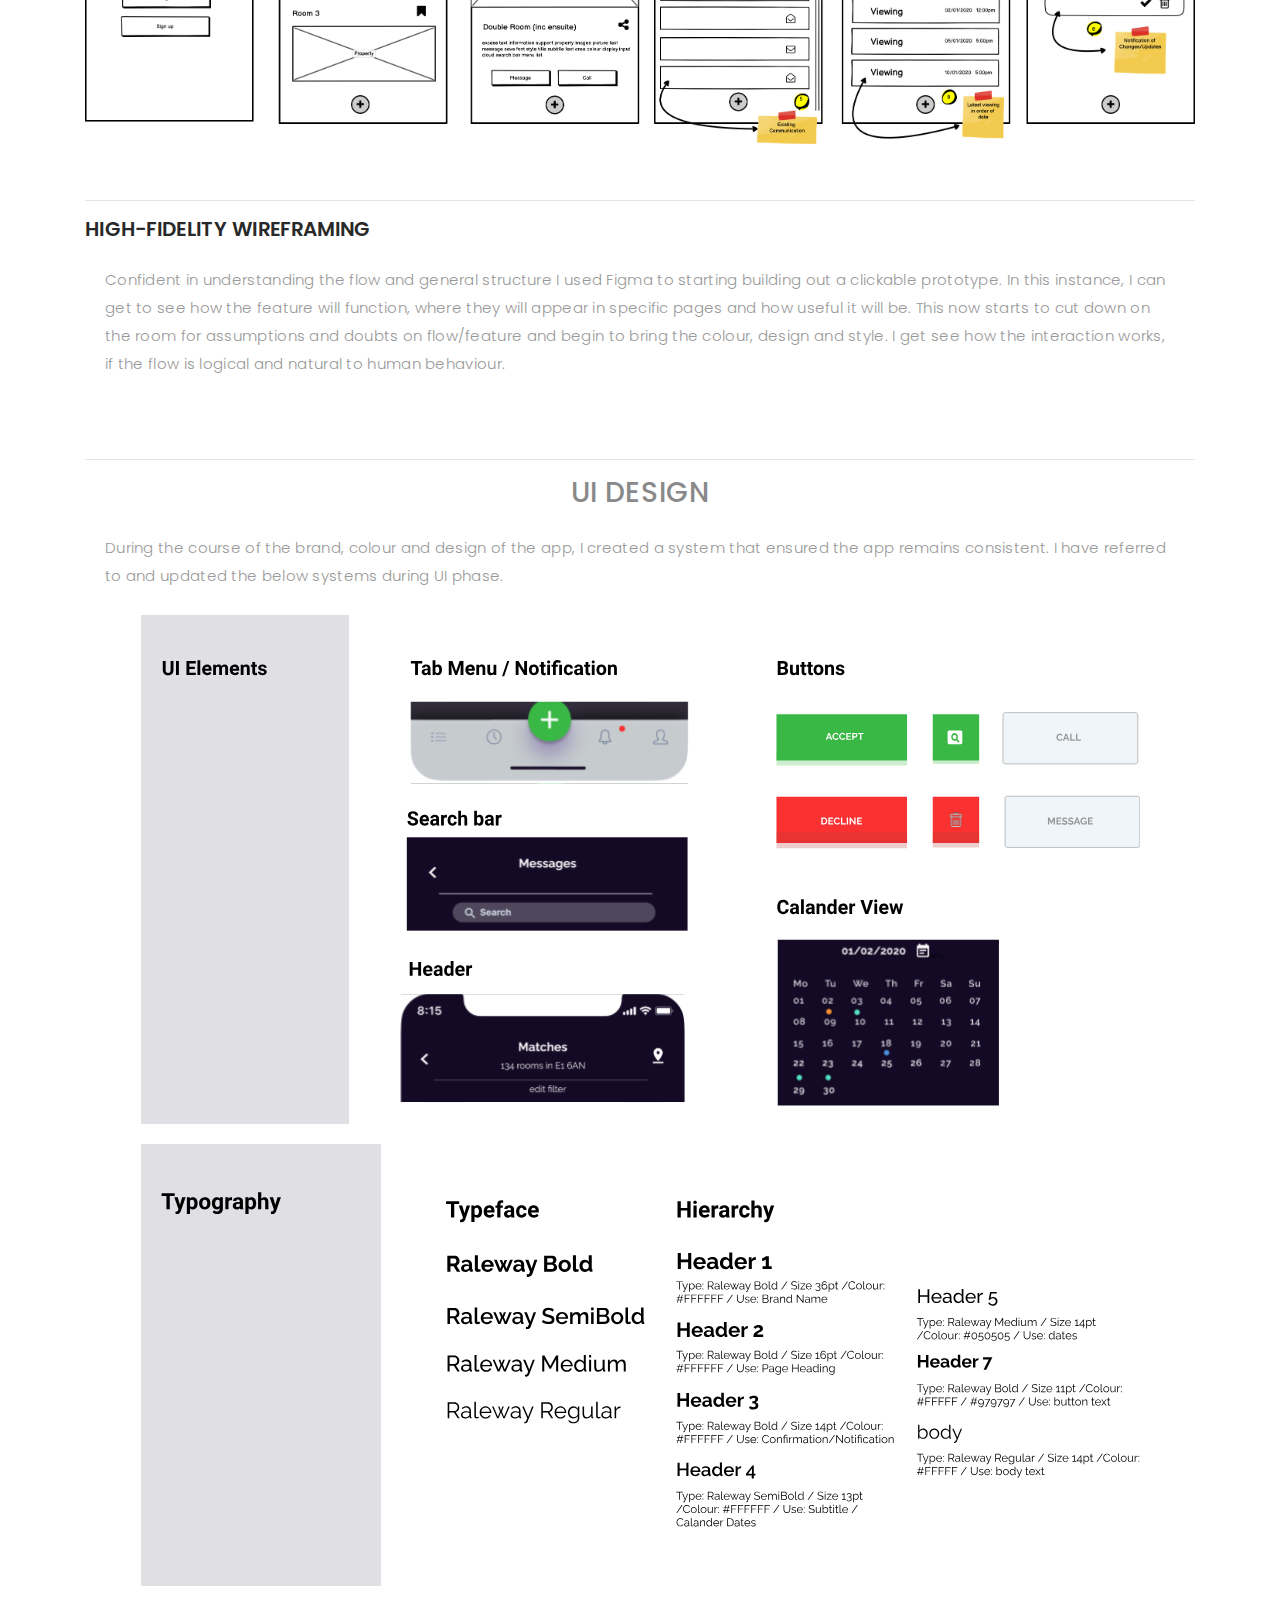
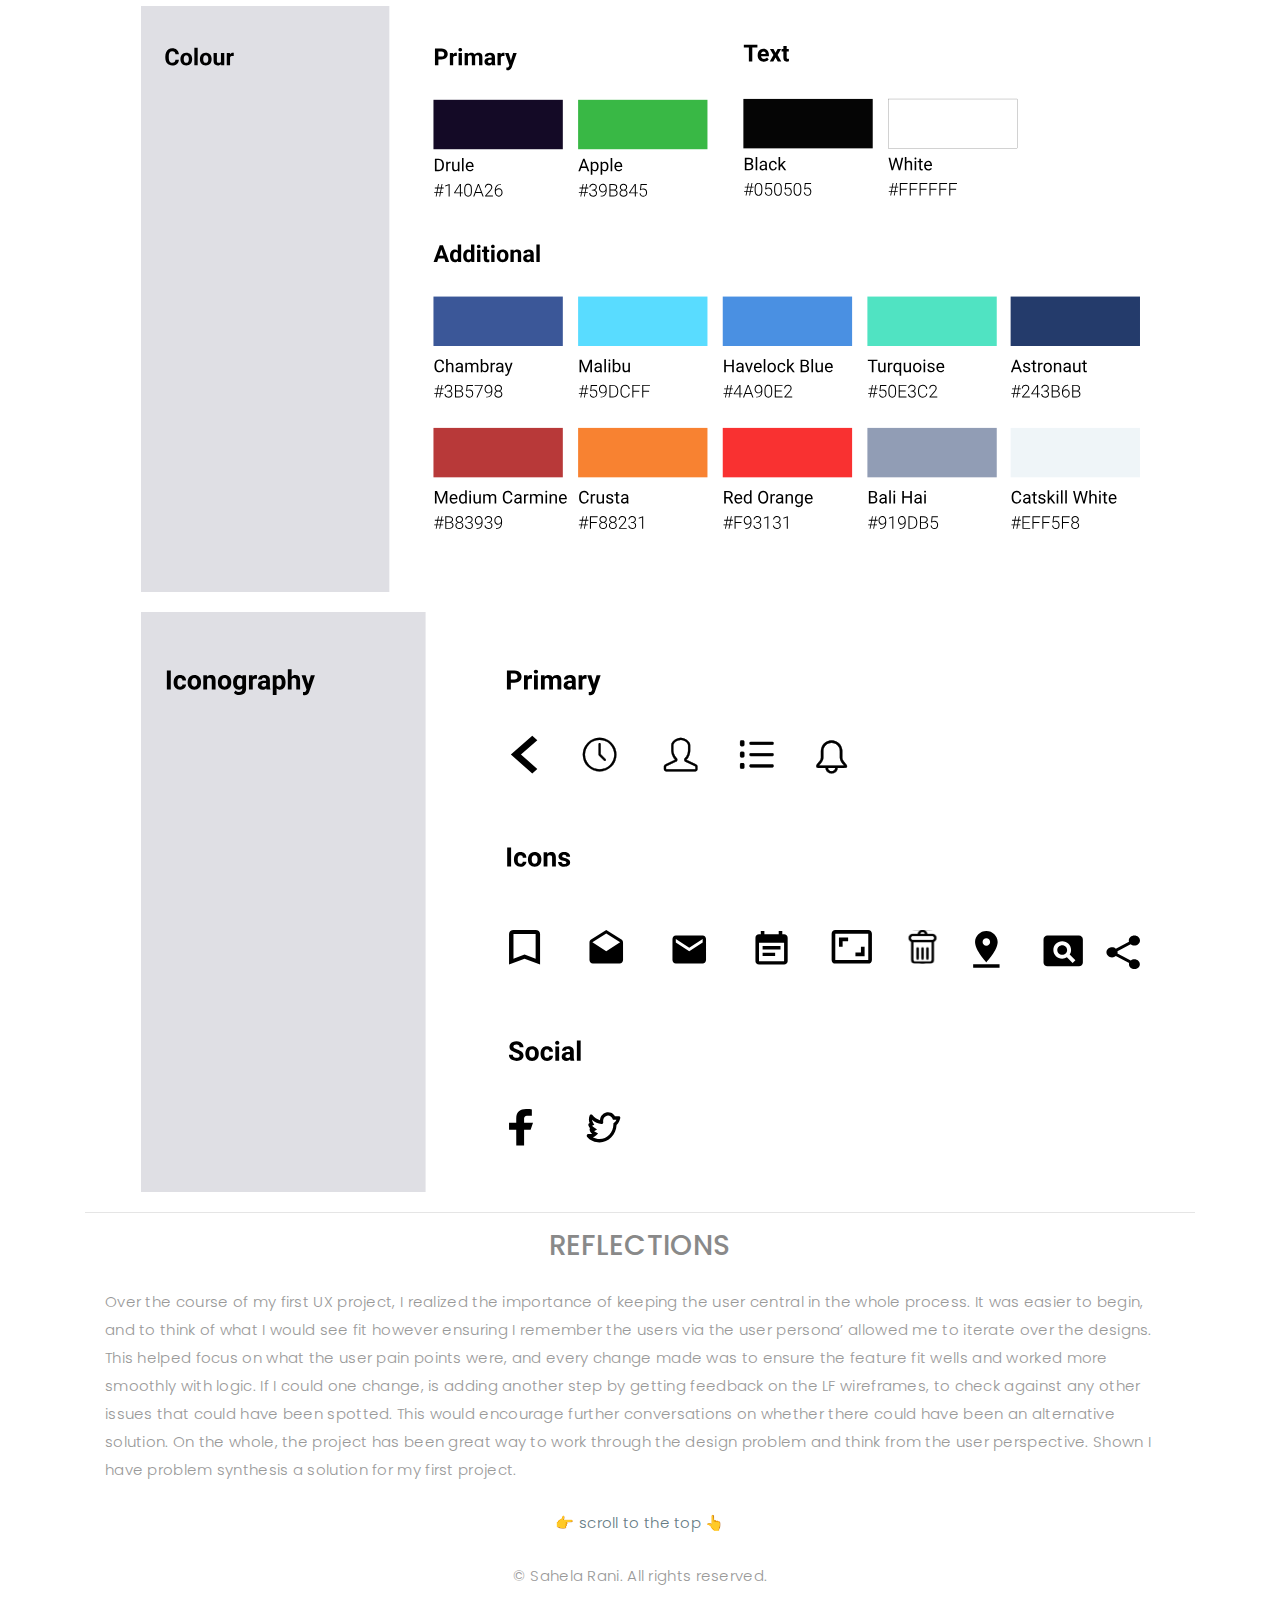
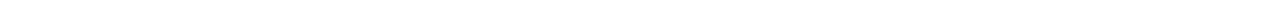
==== commit 2c85f7cb: "UI design system" ====
--- a/6bedrooms-details.html
+++ b/6bedrooms-details.html
@@ -34,26 +34,6 @@
 
 <body>
 
-  <!-- ======= Navbar ======= -->
-  <nav id="main-nav" class="subpage-nav">
-    <div class="row">
-      <div class="container">
-
-        <div class="logo">
-          <h1><a href="index.html" class="smoothScroll">sahela</a></h1>
-        </div>
-
-        <div class="responsive"><i data-icon="m" class="ion-navicon-round"></i></div>
-
-        <ul class="nav-menu list-unstyled">
-          <li><a href="index.html" class="smoothScroll">Home</a></li>
-          <li><a href="#resume.html" class="smoothScroll">Resume</a></li>
-        </ul>
-
-      </div>
-    </div>
-  </nav><!-- End Navbar -->
-
   <main id="main">
 
     <!-- ======= Breadcrumbs Section ======= -->
@@ -63,11 +43,10 @@
         <div class="d-flex justify-content-between align-items-center">
           <h2>6bedrooms</h2>
           <ol>
-            <li><a href="index.html">X CLOSE</a></li>
+            <li><a href="index.html" style="font-size:large">X CLOSE</a></li>
           </ol>
+
         </div>
-
-      </div>
     </section><!-- Breadcrumbs Section -->
 
     <!-- ======= Portfolio Details Section ======= -->
@@ -128,7 +107,7 @@
             experience will be
             improved by this feature.
           </p>
-            <img src="assets/img/portfolio/6bedrooms-design.svg" alt="" width="100%">
+          <img src="assets/img/portfolio/6bedrooms-design.svg" alt="" width="100%">
           <h4>SURVEY</h4>
           <p>INFORMATION NEEDS ADDING - REMEMBER DONT LEAVE OUT</p>
           <h4>COMPARATIVE ANALYSIS</h4>
@@ -211,7 +190,7 @@
             product the
             feature that would be useful to the users.</p>
           <div>
-            <img src="assets/img/portfolio/6bedrooms-persona.svg" alt=""  class="centerImage" width="70%">
+            <img src="assets/img/portfolio/6bedrooms-persona.svg" alt="" class="centerImage" width="70%">
           </div>
           <h4>PROBLEM STATEMENT</h4>
           <p>The user should be able to locate their perferred accommodation,
@@ -278,9 +257,25 @@
             <br>
             <img src="assets/img/portfolio/6bedrooms-prototype.svg" alt="" width="100%">
           </div>
-          <br>
-          <br>
-          <h4>REFLECTIONS</h4>
+
+          <hr>
+          <h3 style="text-align: center;">UI DESIGN</h3>
+          <p>During the course of the brand, colour and design of the app, I created a system that ensured the app
+            remains consistent. I have referred to and updated the below systems during UI phase.</p>
+          <div>
+            <img src="assets/img/portfolio/6bedrooms-UI.svg" alt="" class="centerImage" width="90%">
+          </div>
+          <div>
+            <img src="assets/img/portfolio/6bedrooms-typography.svg" alt="" class="centerImage" width="90%">
+          </div>
+          <div>
+            <img src="assets/img/portfolio/6bedrooms-colour.svg" alt="" class="centerImage" width="90%">
+          </div>
+          <div>
+            <img src="assets/img/portfolio/6bedrooms-iconography.svg" alt="" class="centerImage" width="90%">
+          </div>
+          <hr>
+          <h3 style="text-align: center;">REFLECTIONS</h3>
           <p>Over the course of my first UX project, I realized the importance of keeping the user central in the whole
             process. It
             was easier to begin, and to think of what I would see fit however ensuring I remember the users via the user
@@ -297,11 +292,10 @@
             synthesis a
             solution for my
             first project.</p>
-
-          <hr>
-          <h3 style="text-align: center;">UI DESIGN</h3>
-
+          <p style="text-align: center;"><a href="6bedrooms-details.html"> 👉 scroll to the
+              top 👆</a></p>
         </div>
+      </div>
       </div>
     </section><!-- End Portfolio Details Section -->
 
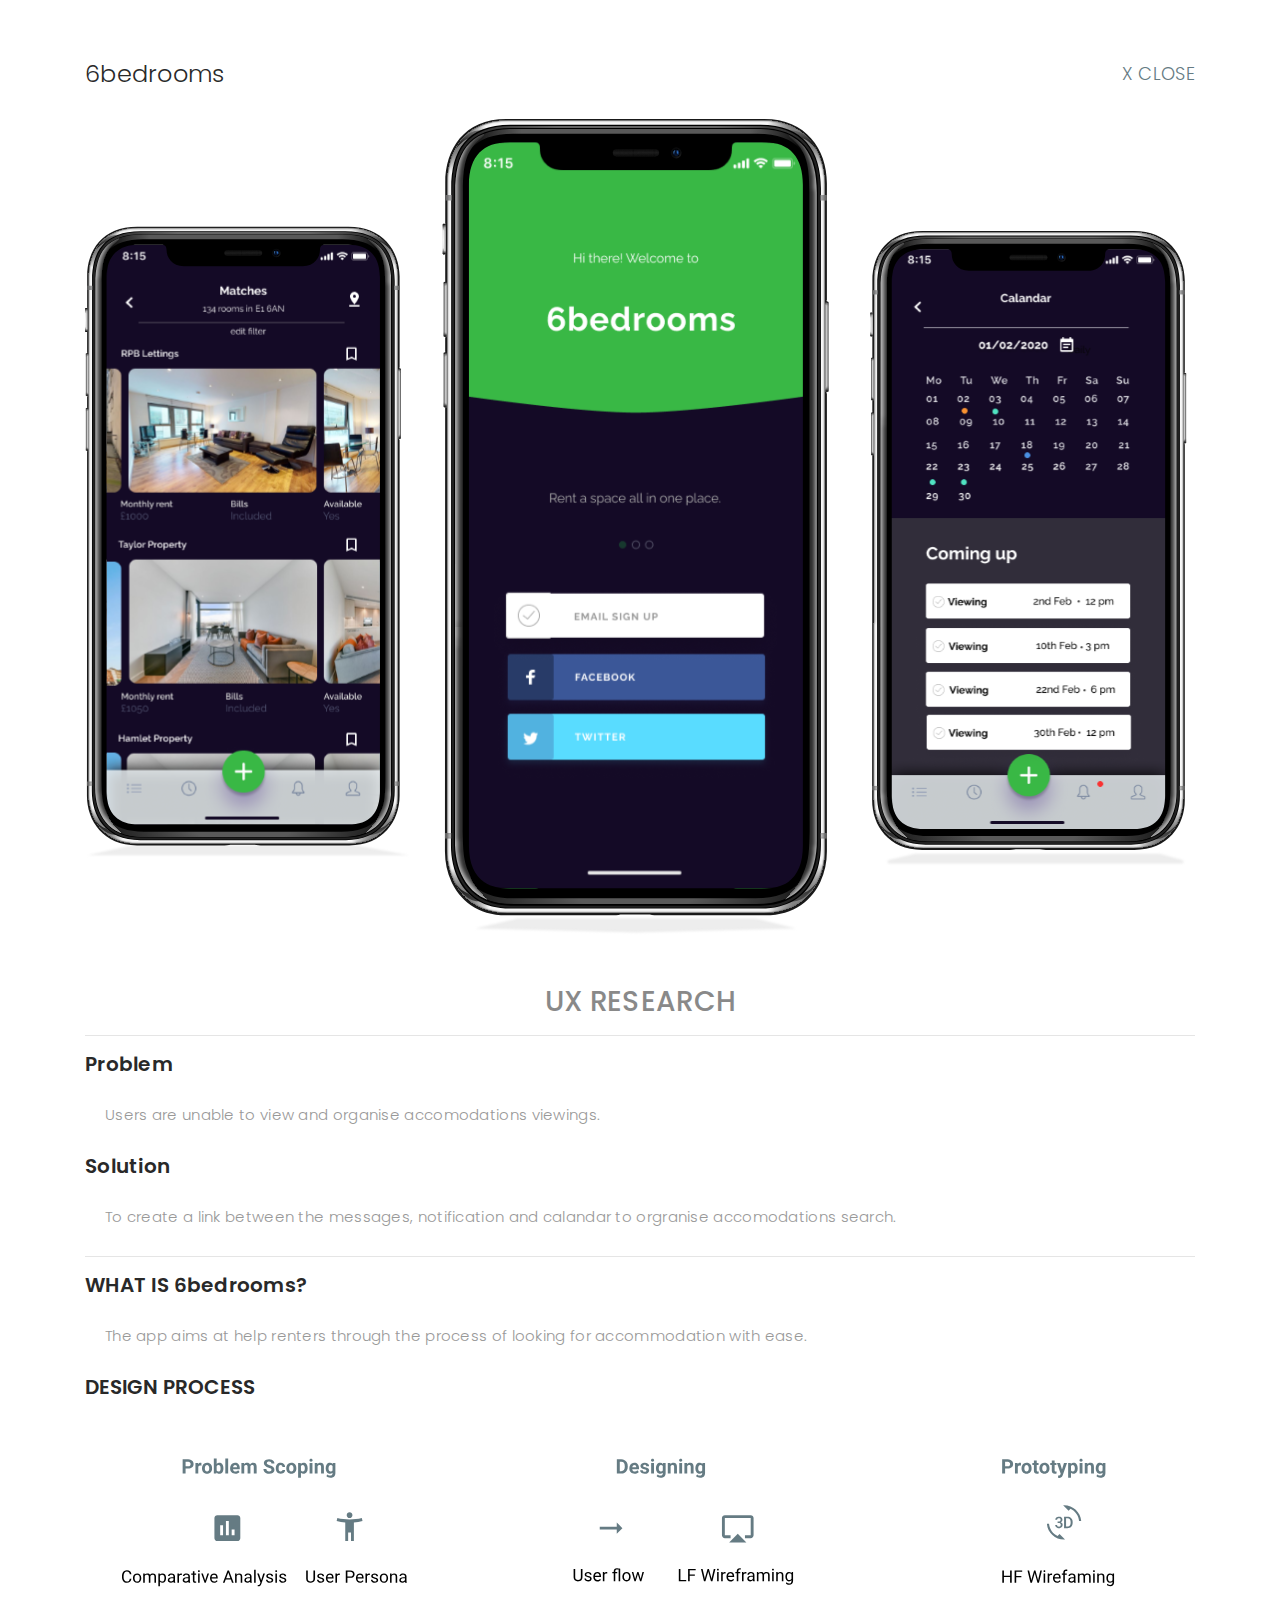
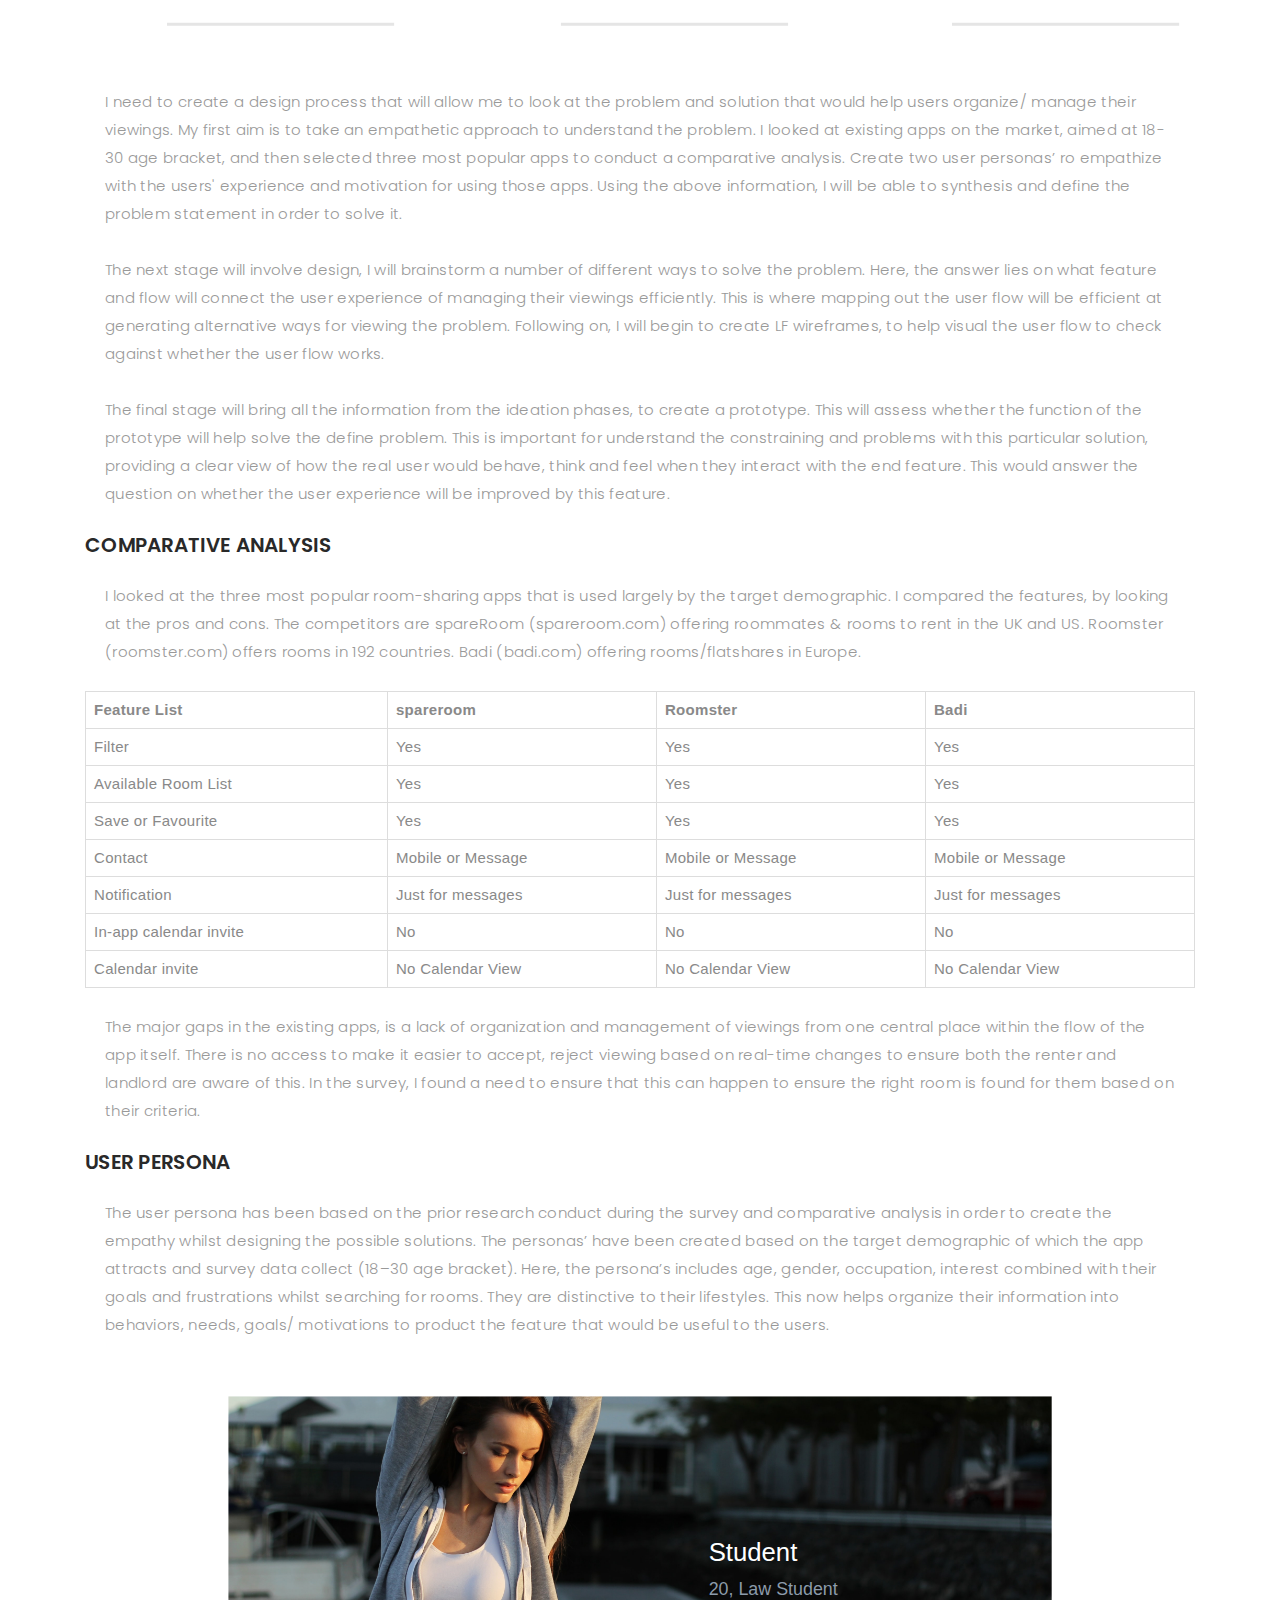
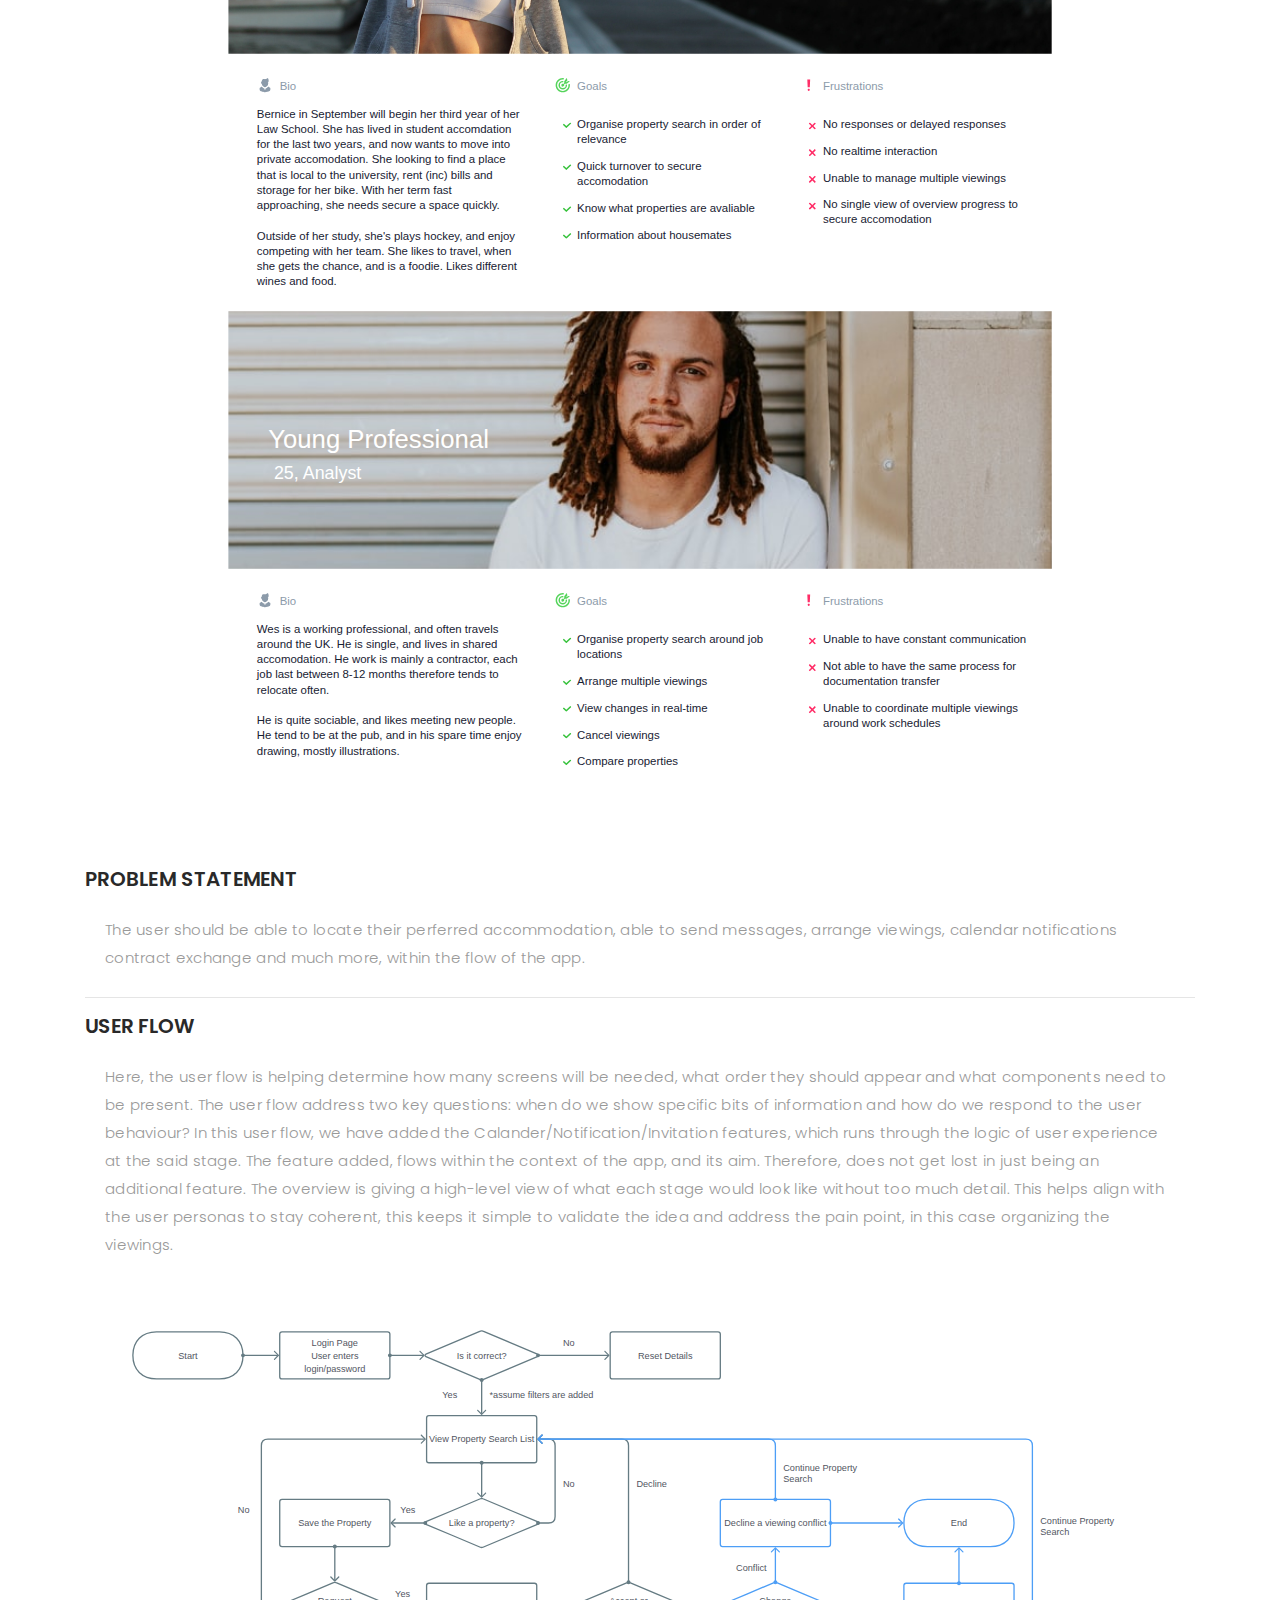
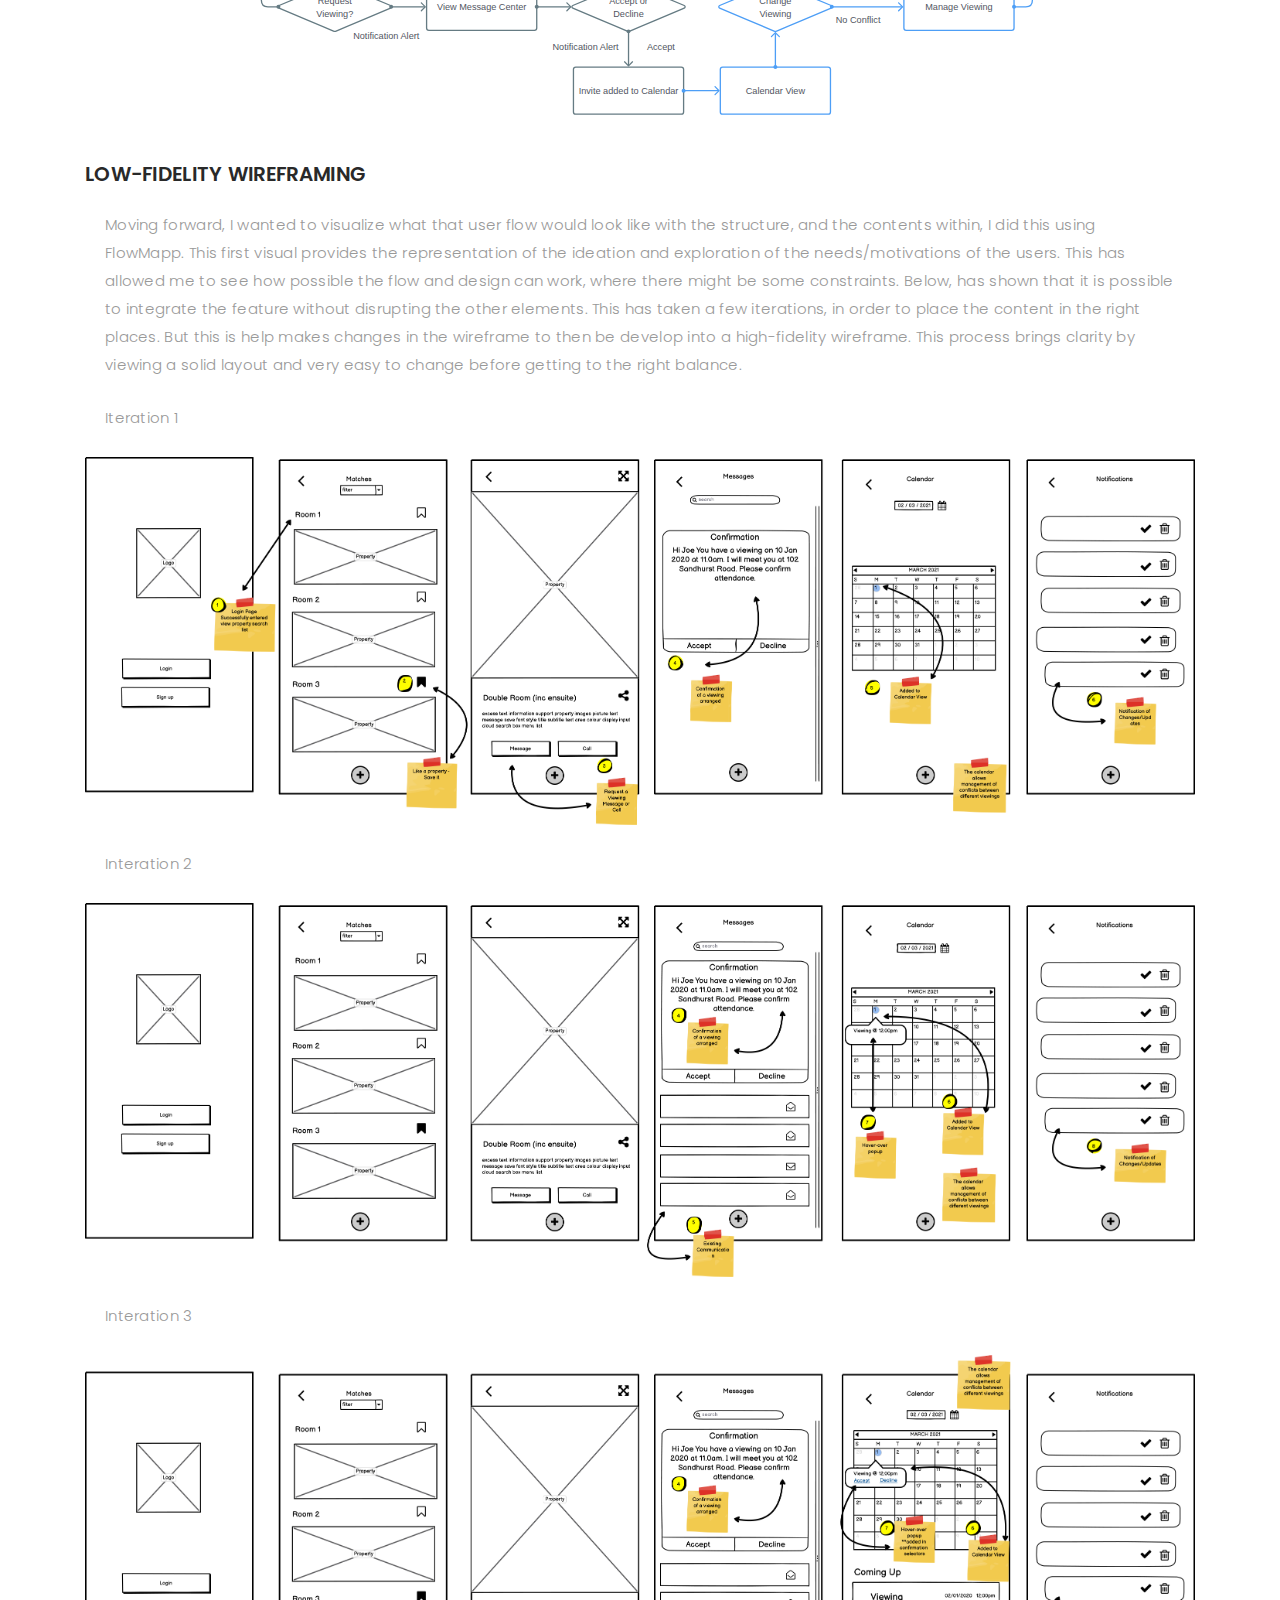
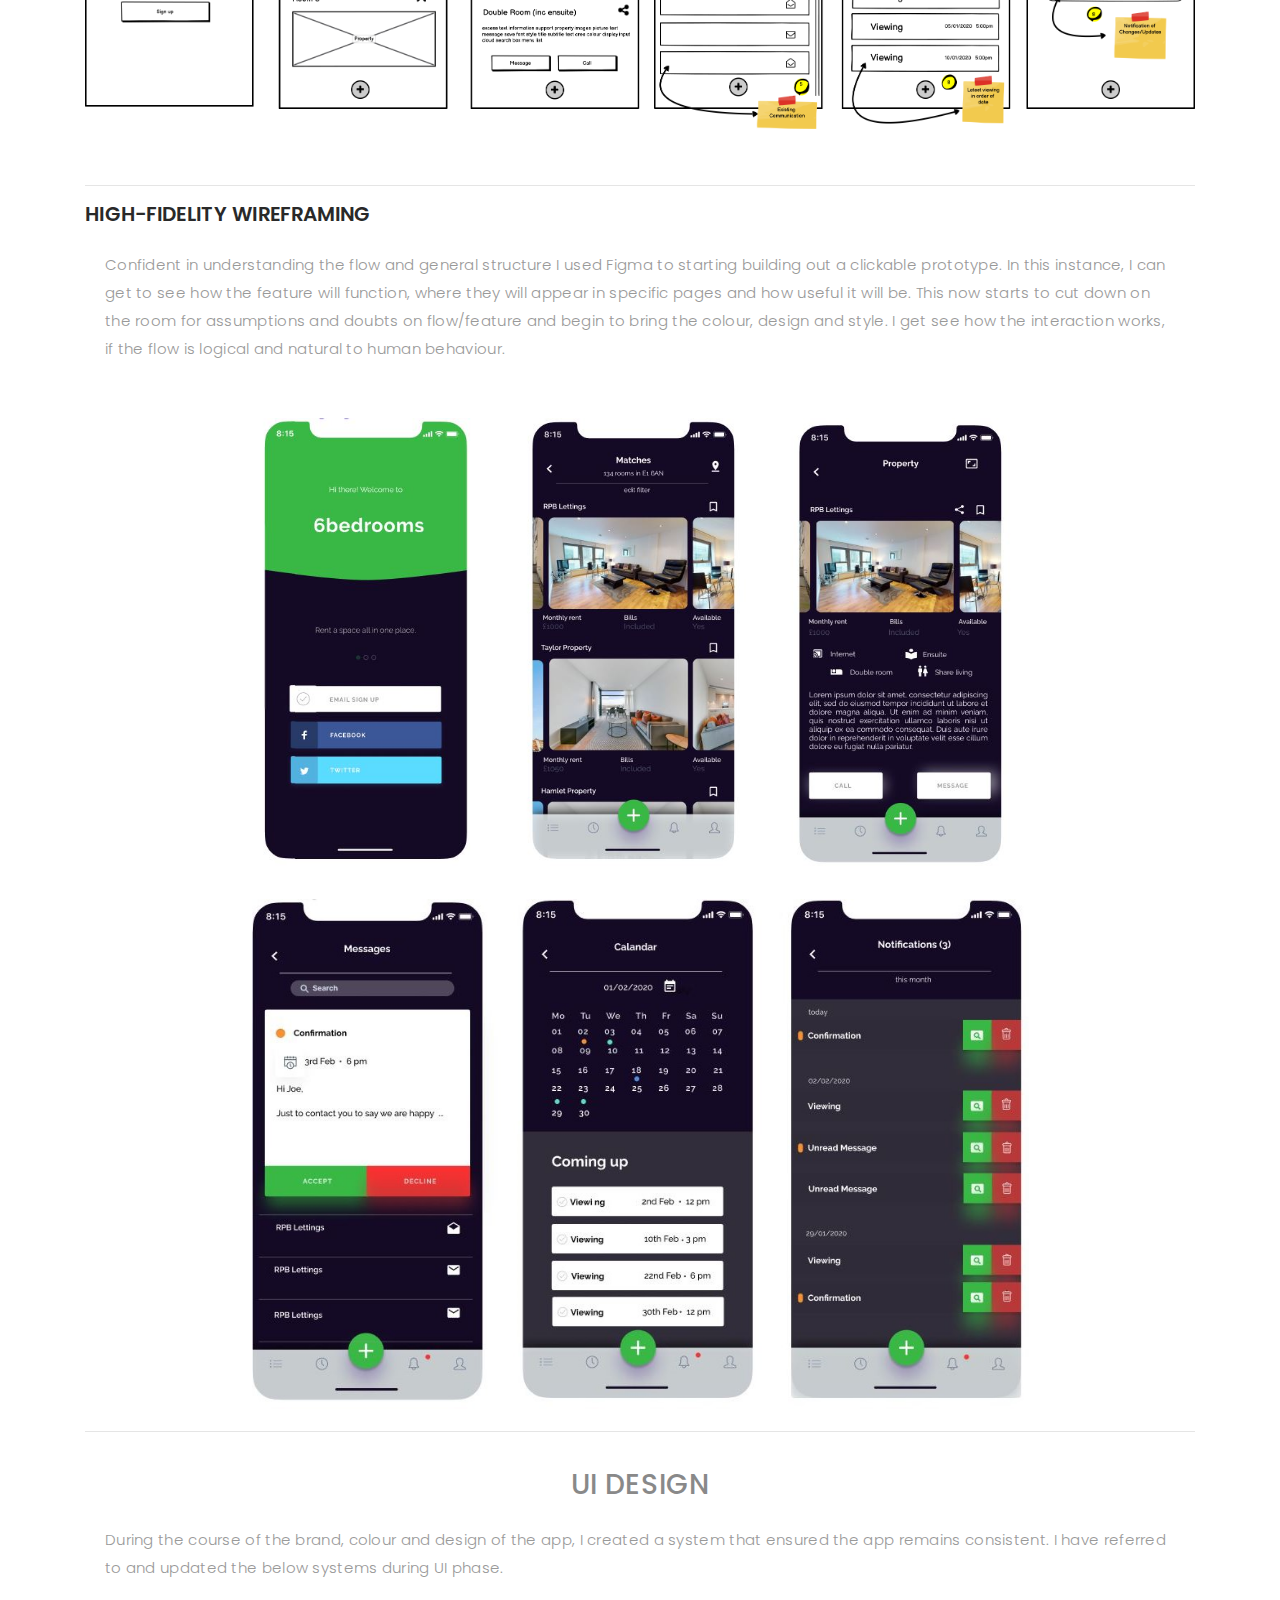
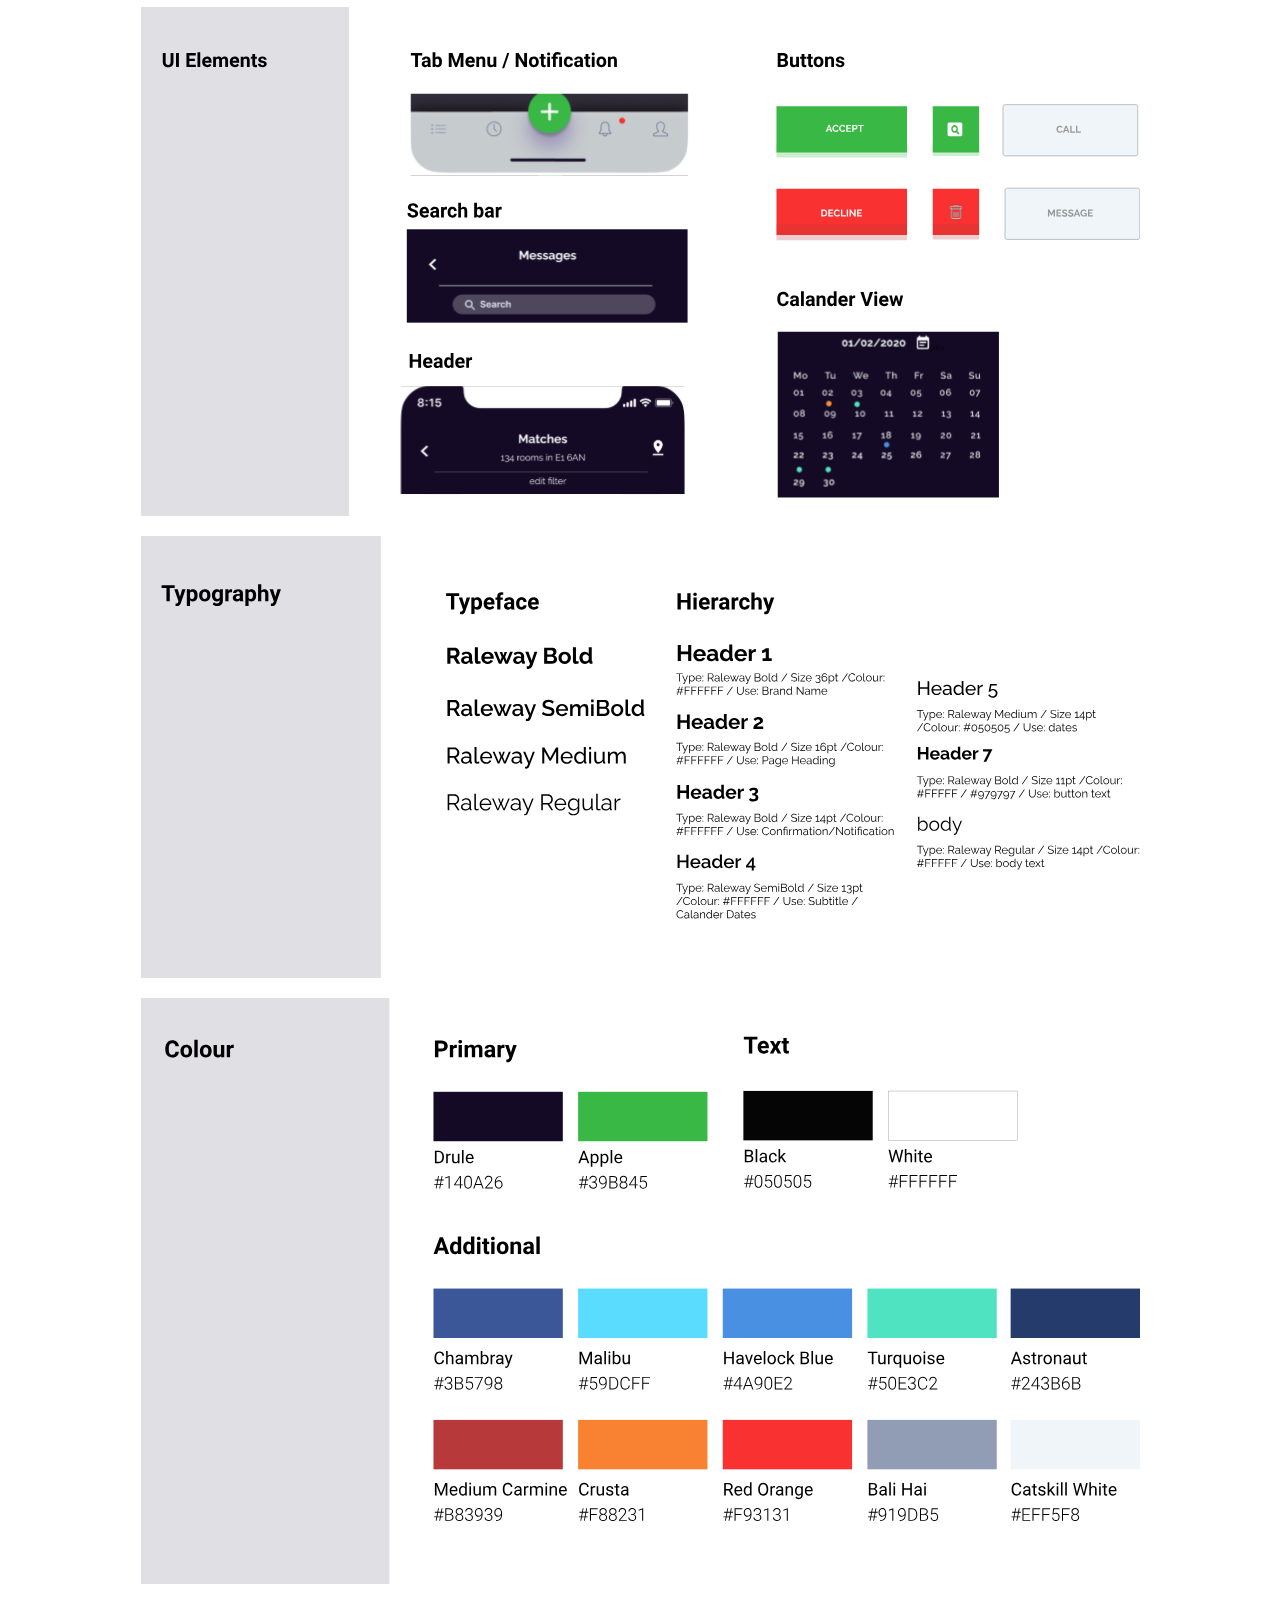
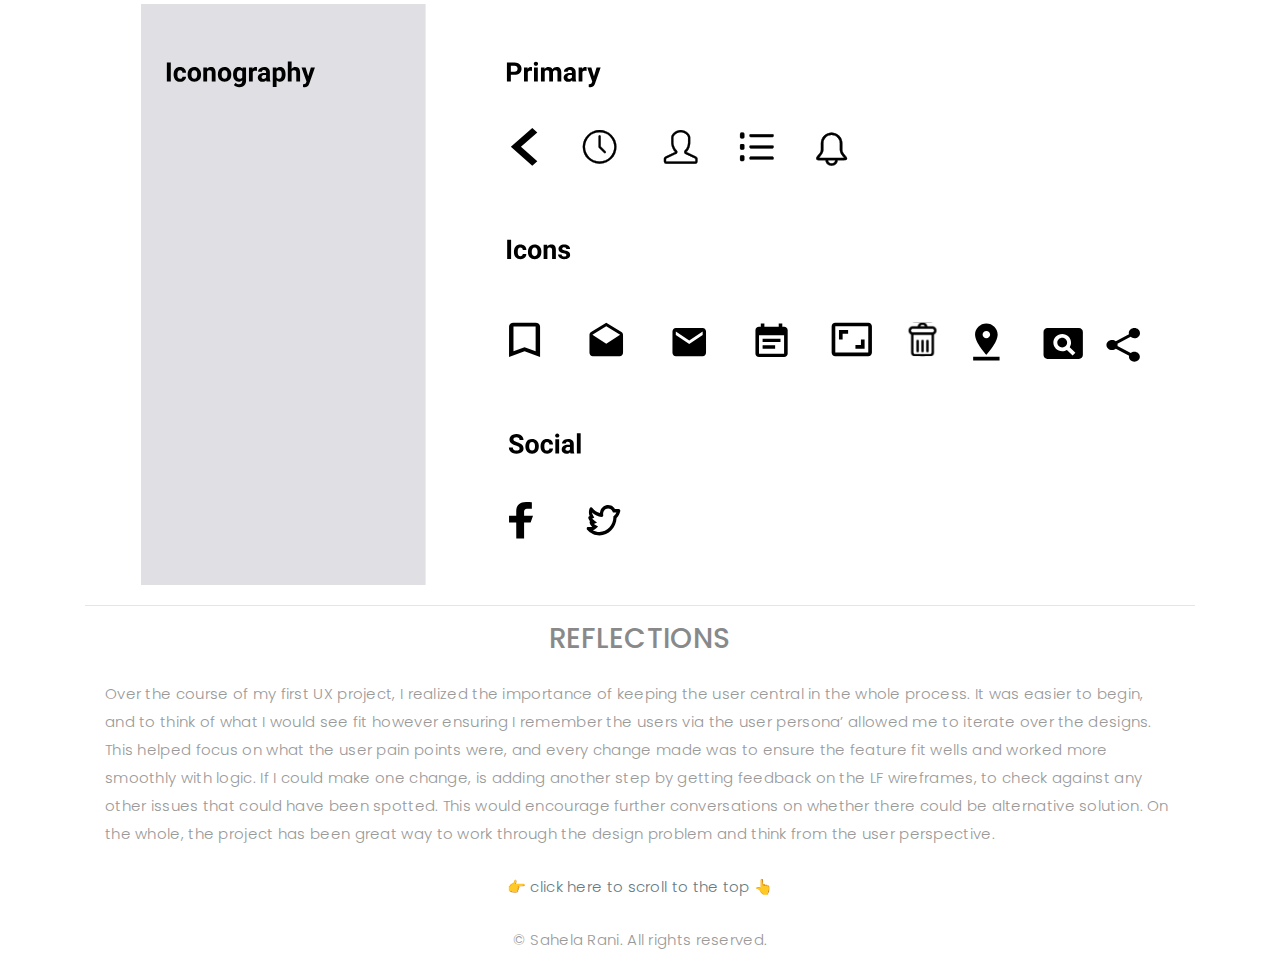
==== commit 78b32dcb: "css style conditions added" ====
--- a/6bedrooms-details.html
+++ b/6bedrooms-details.html
@@ -73,19 +73,18 @@
           <h4>WHAT IS 6bedrooms?</h4>
           <p>The app aims at help renters through the process of looking for accommodation with ease.</p>
           <h4>DESIGN PROCESS</h4>
+          <img src="assets/img/portfolio/6bedrooms-design.svg" alt="" width="100%">
           <p>I need to create a design process that will allow me to look at the problem and solution that would help
             users organize/
             manage their
-            viewings. My first aim is to take an empathetic approach to the problem. I have decided to gain user
-            feedback on needs
-            from users with a demographic age of 18-30 years. The next element is to look at existing apps on the
+            viewings. My first aim is to take an empathetic approach to understand the problem. I looked at existing
+            apps on the
             market,
-            aimed at the same demographic, selecting three most popular apps to conduct a comparative analysis.
-            Finally, creating two user personas’, that includes the observations I have engaged with, and empathize with
-            users to
-            understand their experience and motivation for using those apps. Using the above information, I will be able
+            aimed at 18-30 age bracket, and then selected three most popular apps to conduct a comparative analysis.
+            Create two user personas’ ro empathize with the
+            users' experience and motivation for using those apps. Using the above information, I will be able
             to
-            synthesis and define the problem statement in order to solve it
+            synthesis and define the problem statement in order to solve it.
             <br>
             <br>
             The next stage will involve design, I will brainstorm a number of different ways to solve the problem. Here,
@@ -107,9 +106,6 @@
             experience will be
             improved by this feature.
           </p>
-          <img src="assets/img/portfolio/6bedrooms-design.svg" alt="" width="100%">
-          <h4>SURVEY</h4>
-          <p>INFORMATION NEEDS ADDING - REMEMBER DONT LEAVE OUT</p>
           <h4>COMPARATIVE ANALYSIS</h4>
           <div>
             <p>I looked at the three most popular room-sharing apps that is used largely by the target demographic. I
@@ -190,14 +186,13 @@
             product the
             feature that would be useful to the users.</p>
           <div>
-            <img src="assets/img/portfolio/6bedrooms-persona.svg" alt="" class="centerImage" width="70%">
+            <img src="assets/img/portfolio/6bedrooms-persona.svg" alt="" class="centerImage" width="80%">
           </div>
           <h4>PROBLEM STATEMENT</h4>
           <p>The user should be able to locate their perferred accommodation,
             able to send messages, arrange viewings, calendar notifications contract exchange and much more, within the
             flow of the app.
             <hr>
-
           <h4>USER FLOW</h4>
           <p>Here, the user flow is helping determine how many screens will be needed, what order they should appear and
             what
@@ -214,7 +209,6 @@
             coherent, this keeps it simple to validate the idea and address the pain point, in this case organizing the
             viewings.</p>
           <div>
-            <br>
             <img src="assets/img/portfolio/6bedrooms-userflow.svg" alt="" width="100%">
             <br>
           </div>
@@ -255,10 +249,12 @@
             behaviour.</p>
           <div>
             <br>
-            <img src="assets/img/portfolio/6bedrooms-prototype.svg" alt="" width="100%">
-          </div>
-
-          <hr>
+            <img src="assets/img/portfolio/6bedrooms-prototype1.JPG" alt=""  class="centerImage" width="70%">
+            <img src="assets/img/portfolio/6bedrooms-prototype2.JPG" alt=""  class="centerImage" width="70%">
+          </div>
+
+          <hr>
+          <br>
           <h3 style="text-align: center;">UI DESIGN</h3>
           <p>During the course of the brand, colour and design of the app, I created a system that ensured the app
             remains consistent. I have referred to and updated the below systems during UI phase.</p>
@@ -283,16 +279,13 @@
             allowed me to iterate over the designs. This helped focus on what the user pain points were, and every
             change
             made was to ensure the
-            feature fit wells and worked more smoothly with logic. If I could one change, is adding another step by
+            feature fit wells and worked more smoothly with logic. If I could make one change, is adding another step by
             getting feedback
             on the LF wireframes, to check against any other issues that could have been spotted. This would encourage
             further
-            conversations on whether there could have been an alternative solution. On the whole, the project has been
-            great way to work through the design problem and think from the user perspective. Shown I have problem
-            synthesis a
-            solution for my
-            first project.</p>
-          <p style="text-align: center;"><a href="6bedrooms-details.html"> 👉 scroll to the
+            conversations on whether there could be alternative solution. On the whole, the project has been
+            great way to work through the design problem and think from the user perspective. </p>
+          <p style="text-align: center"><a href="6bedrooms-details.html"> 👉 click here to scroll to the
               top 👆</a></p>
         </div>
       </div>
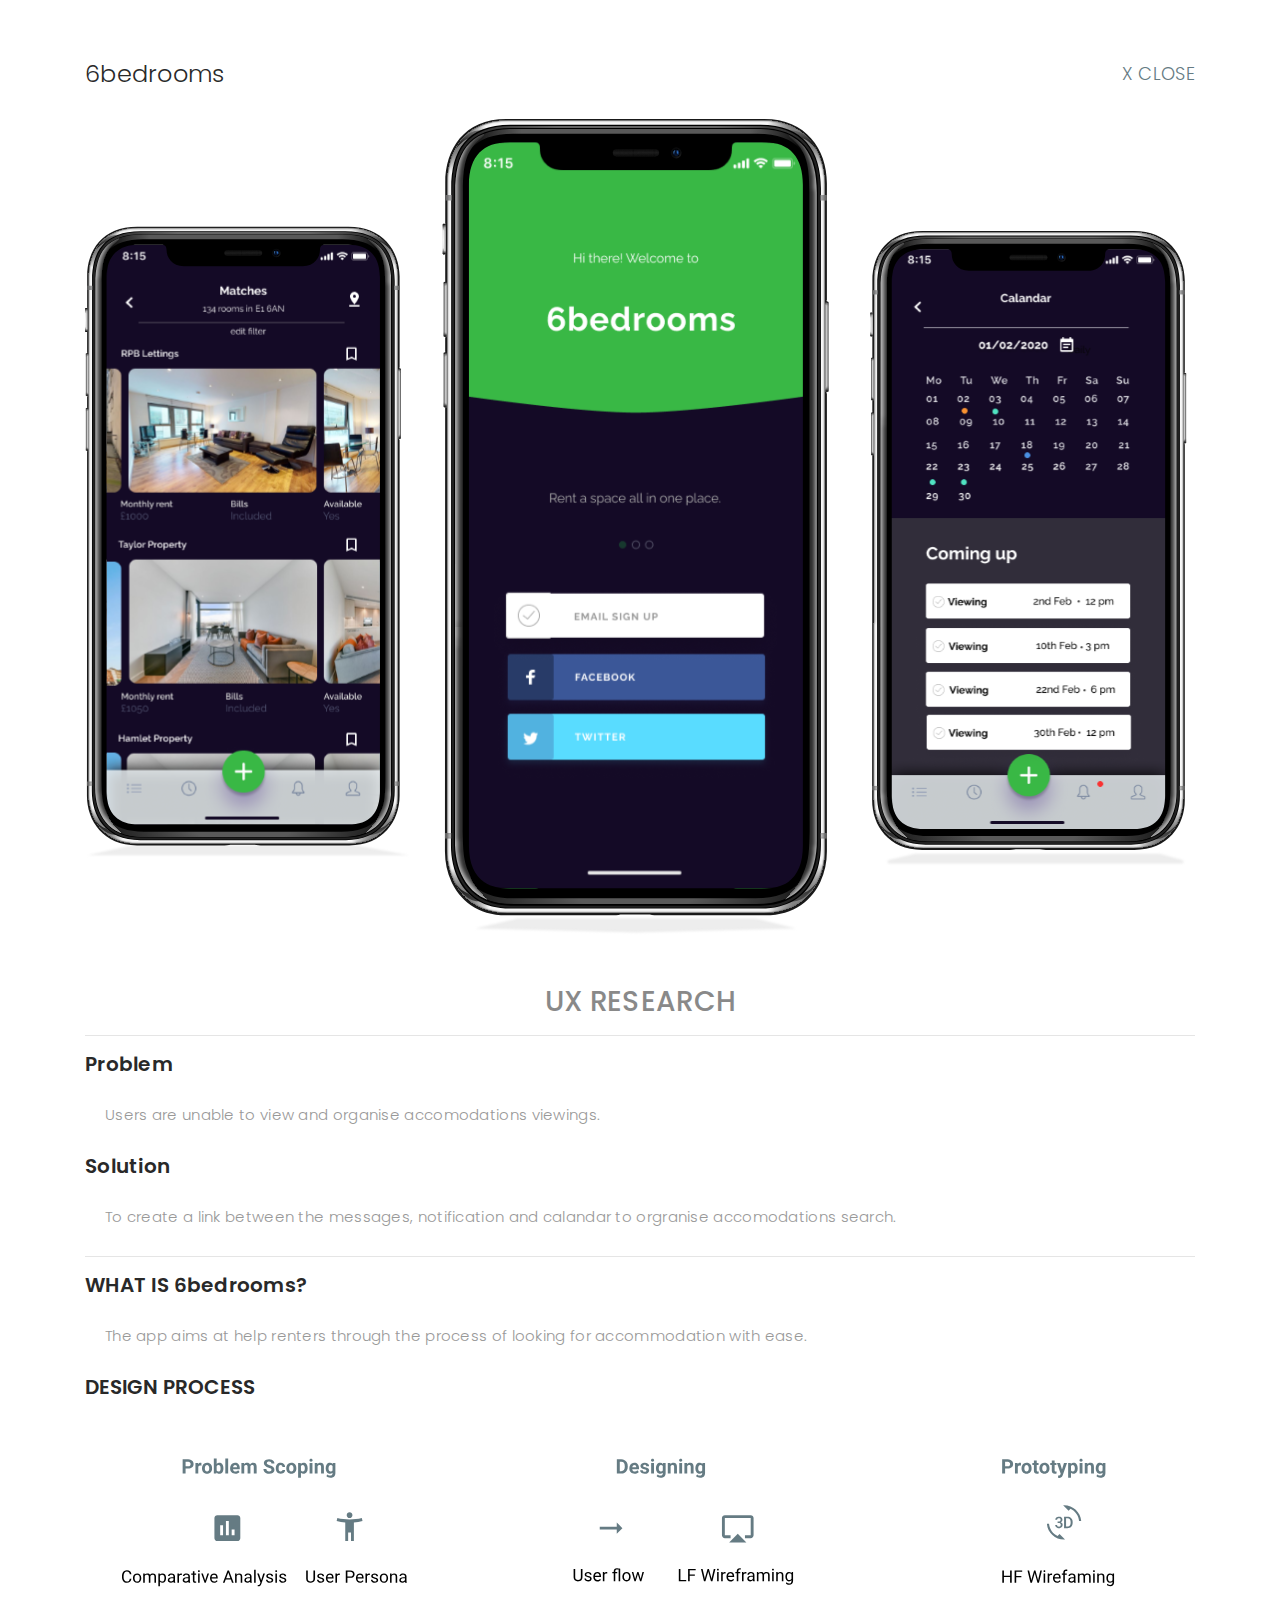
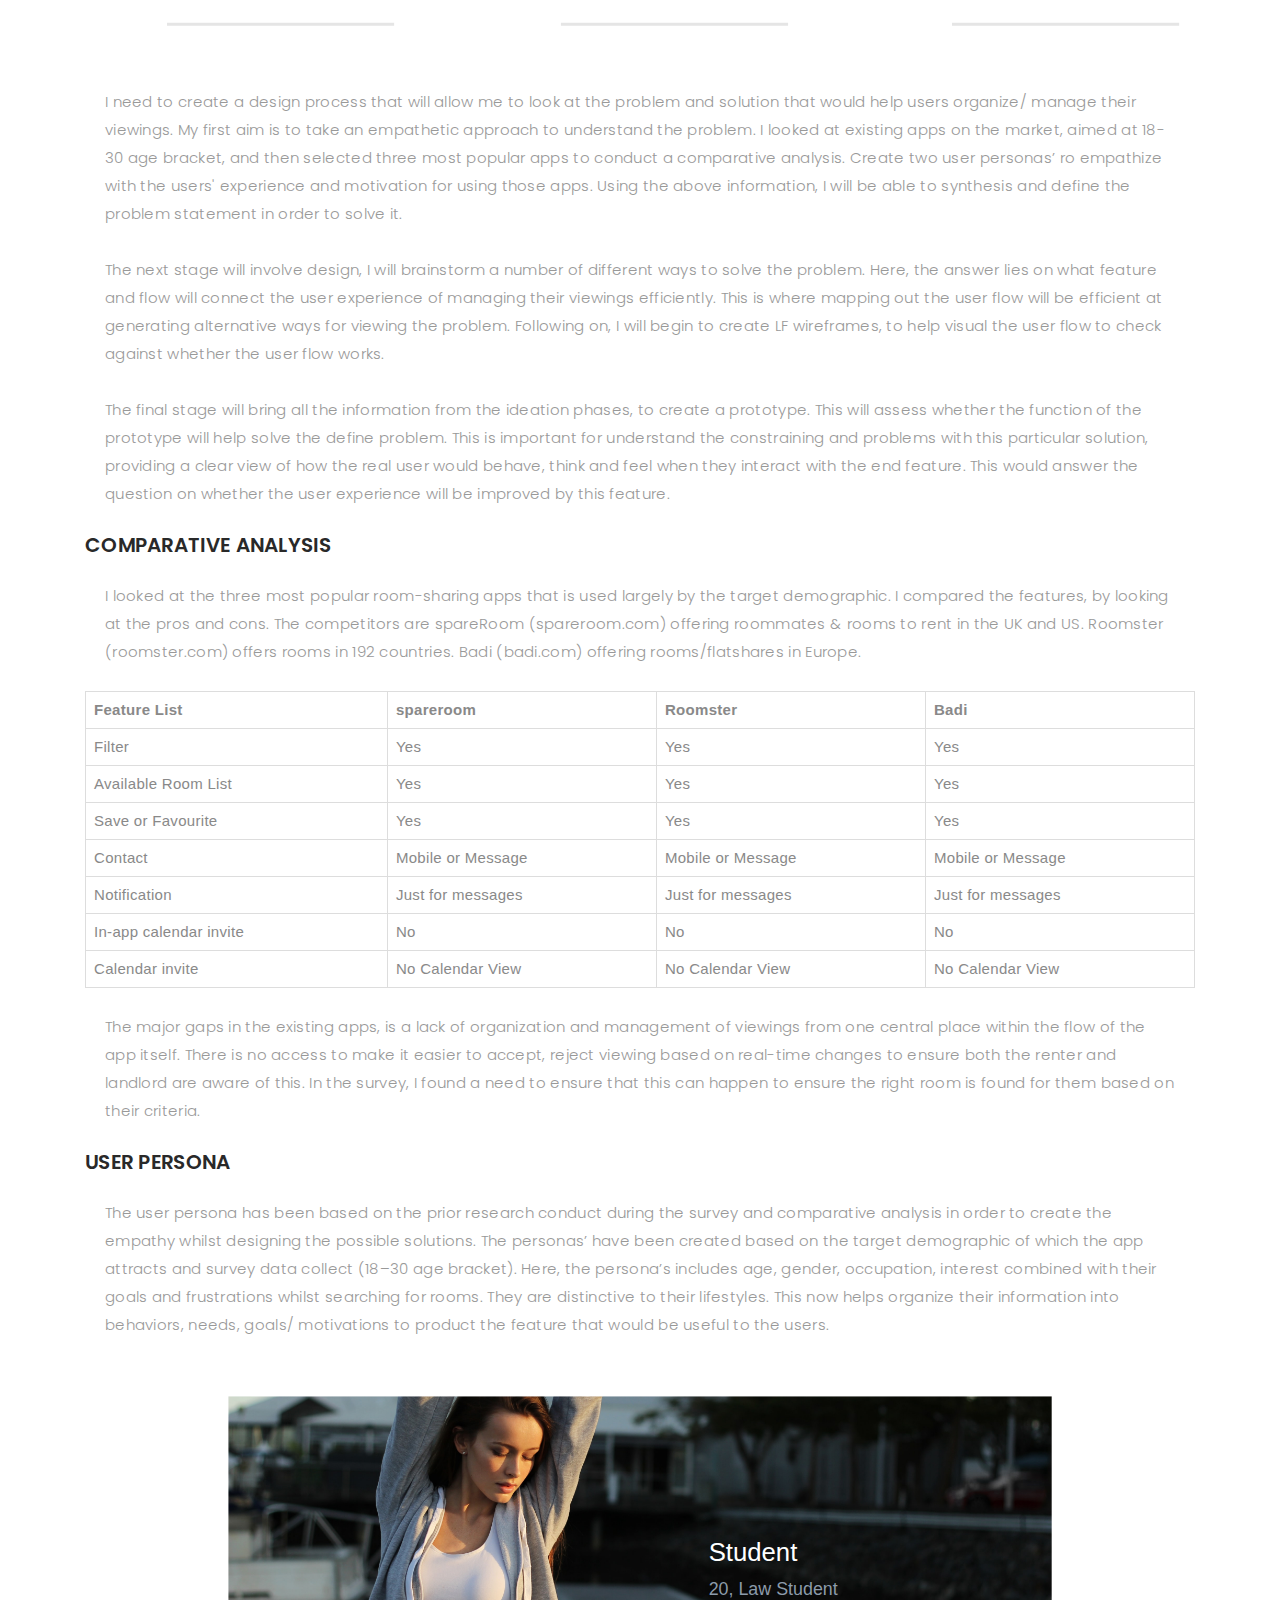
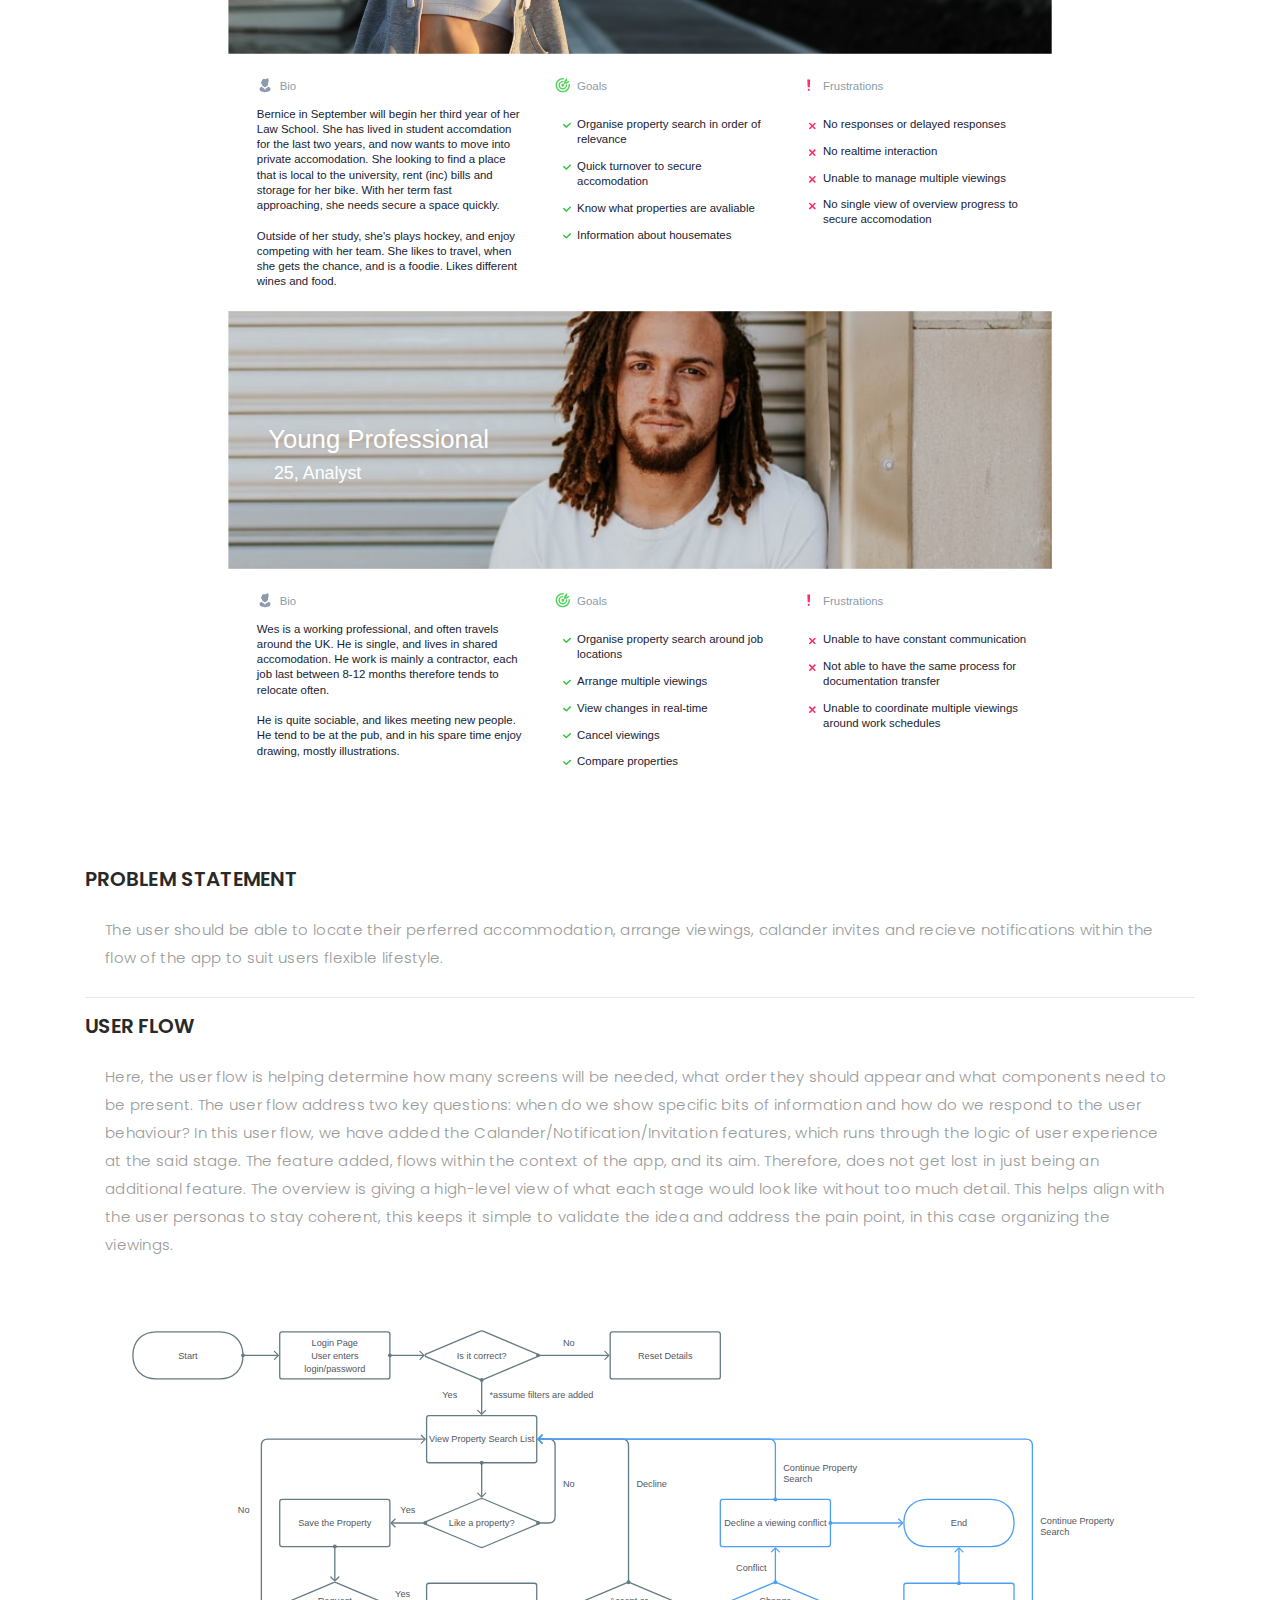
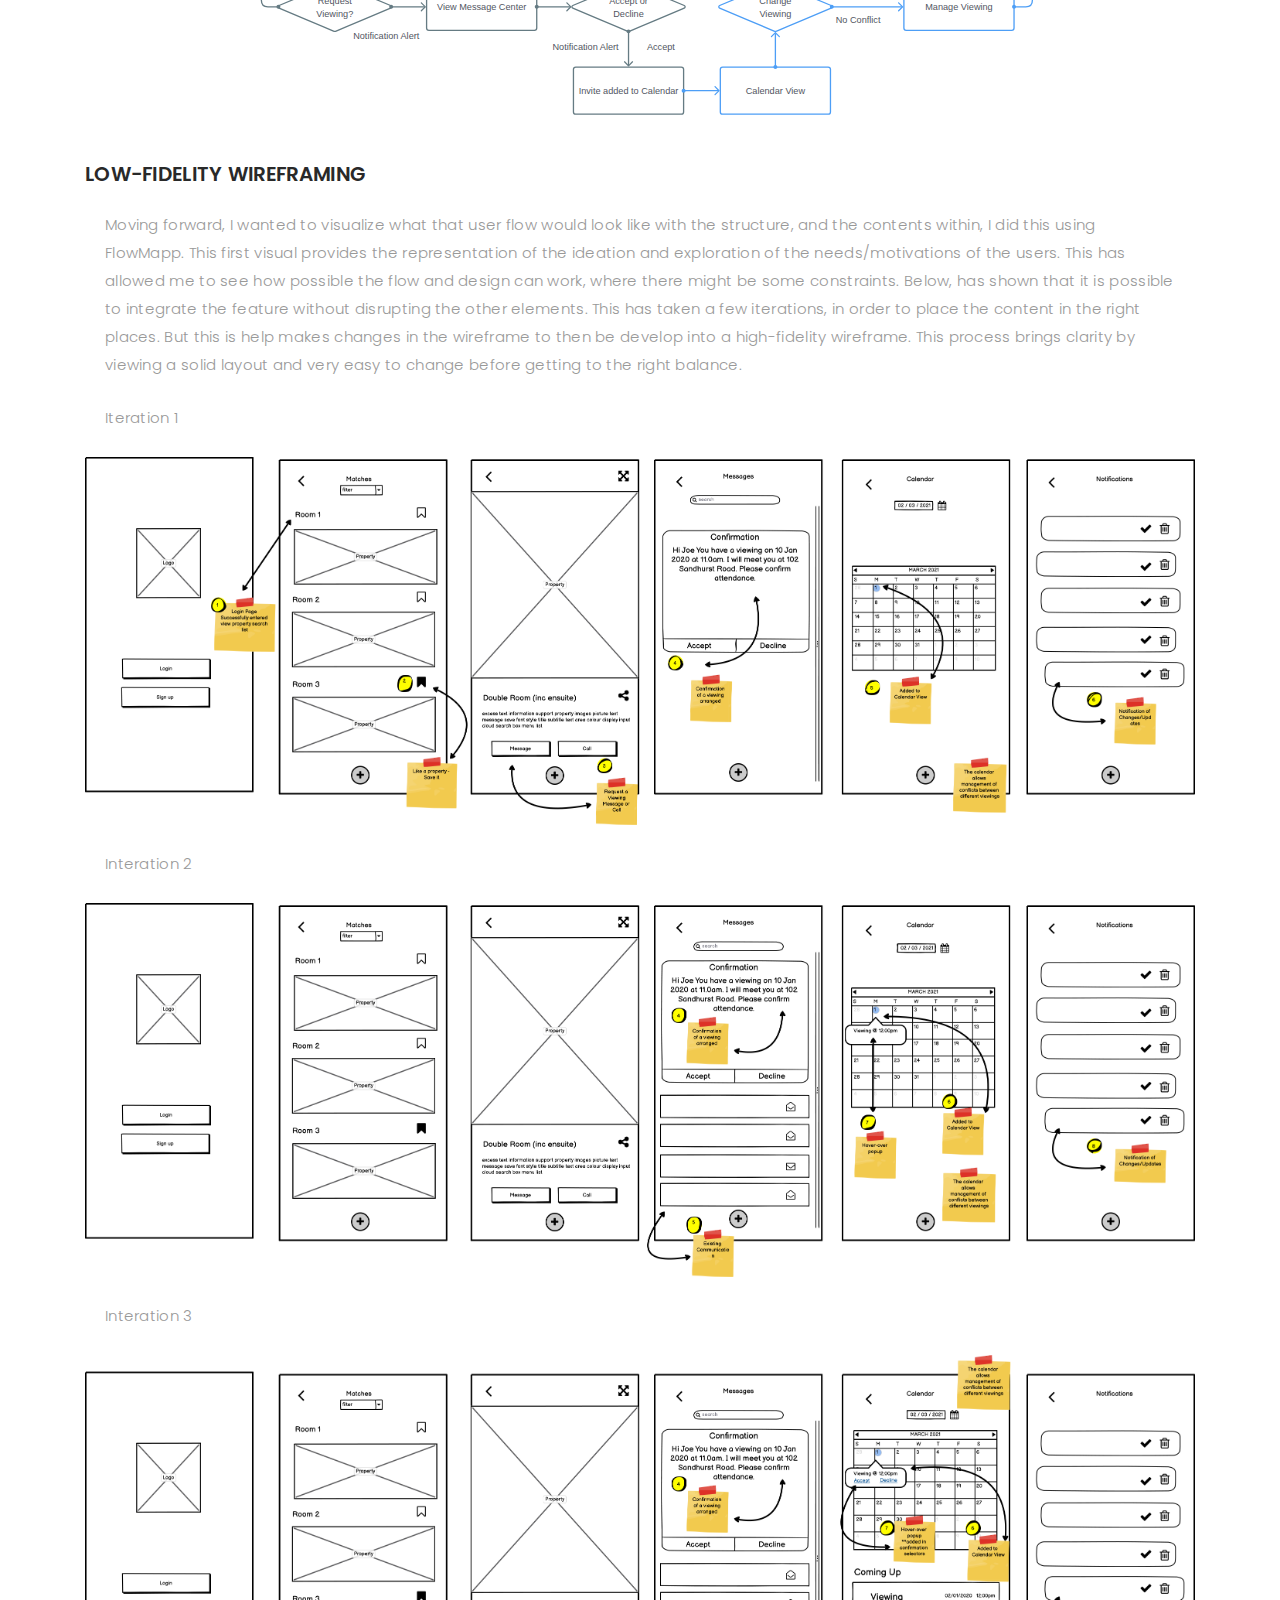
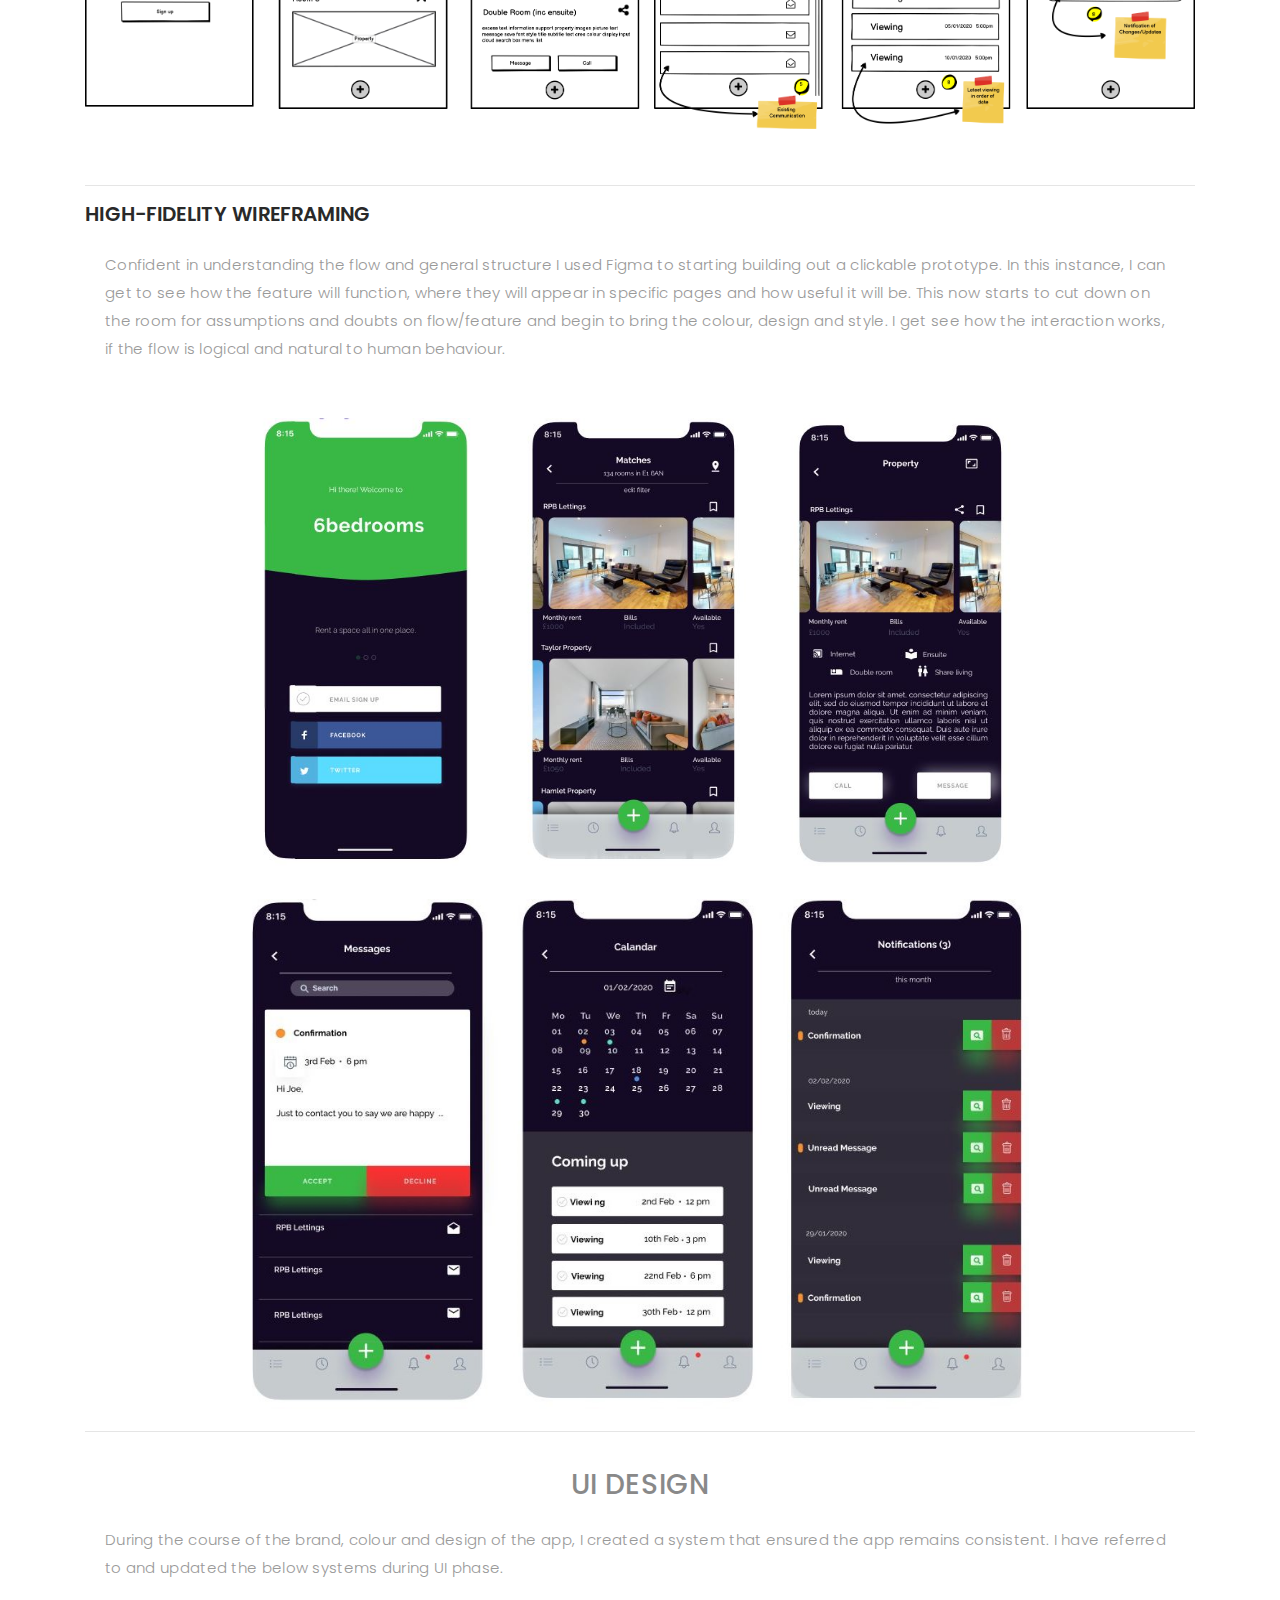
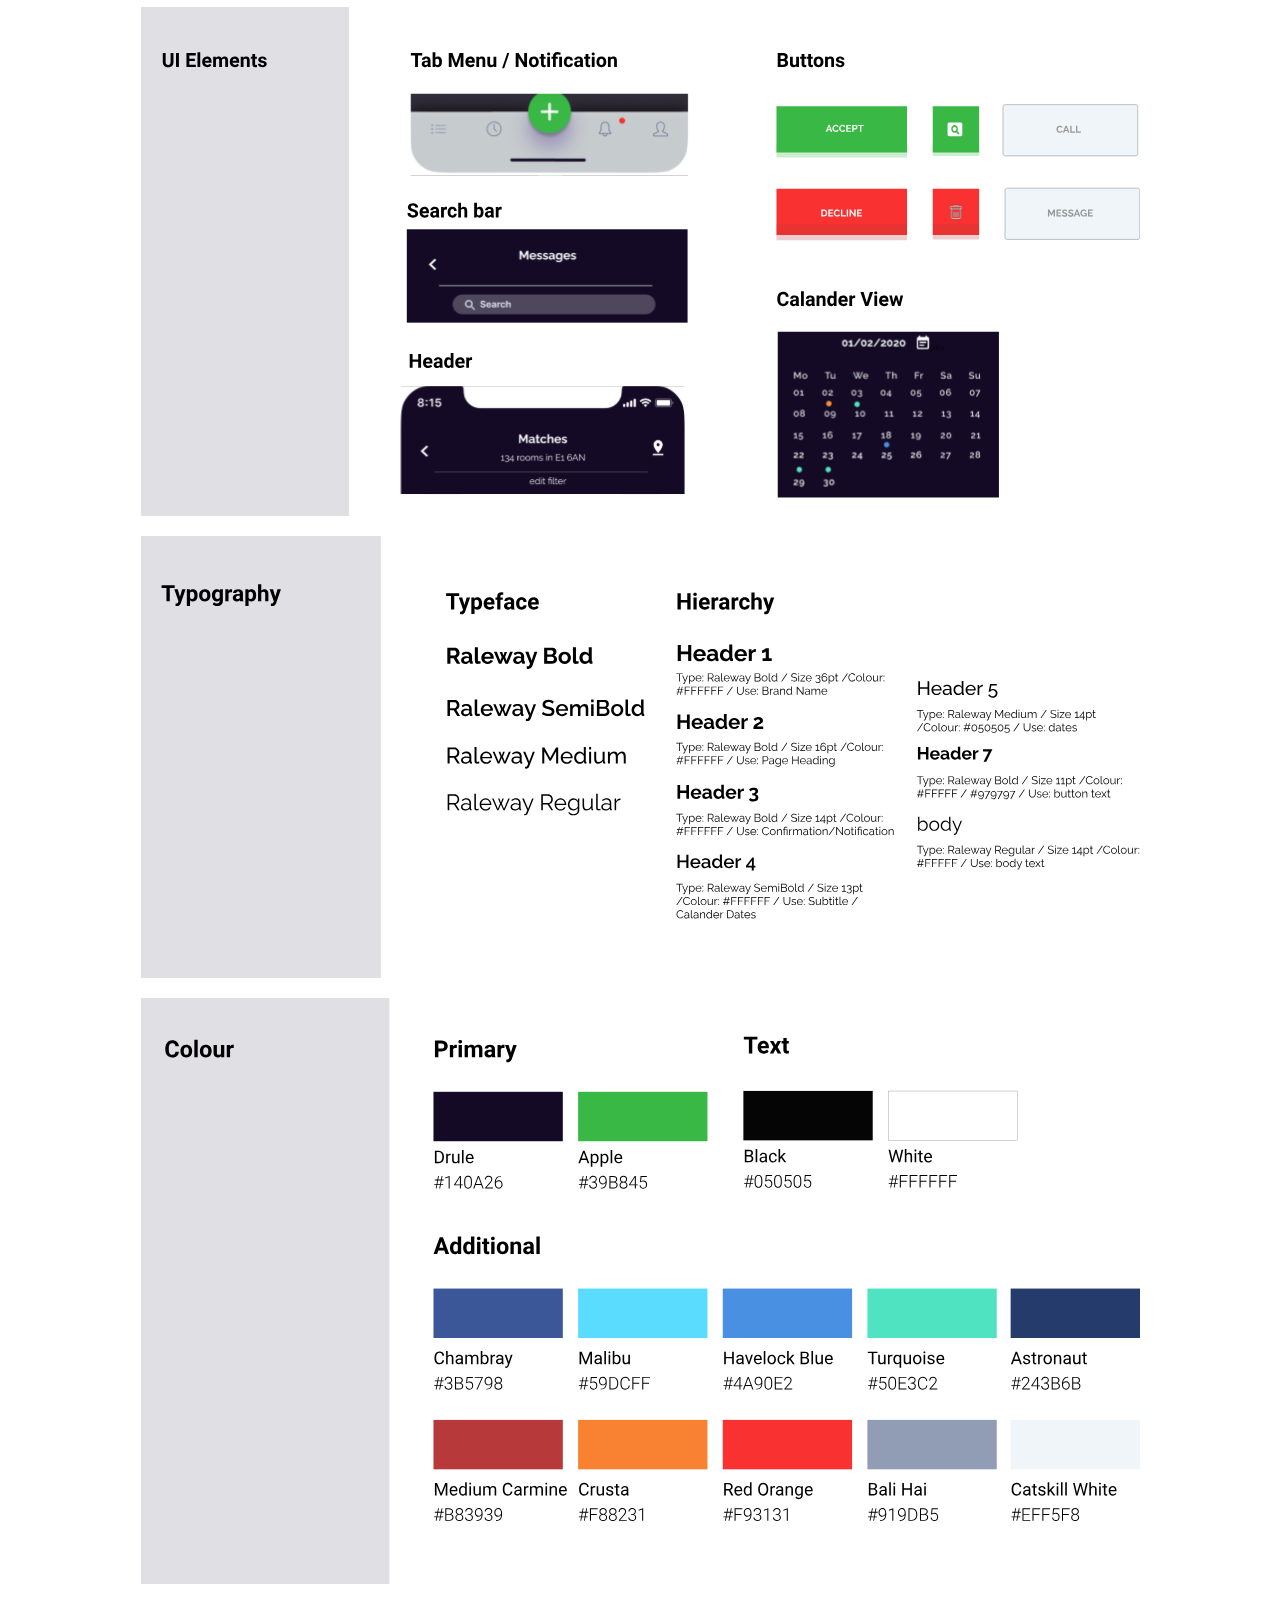
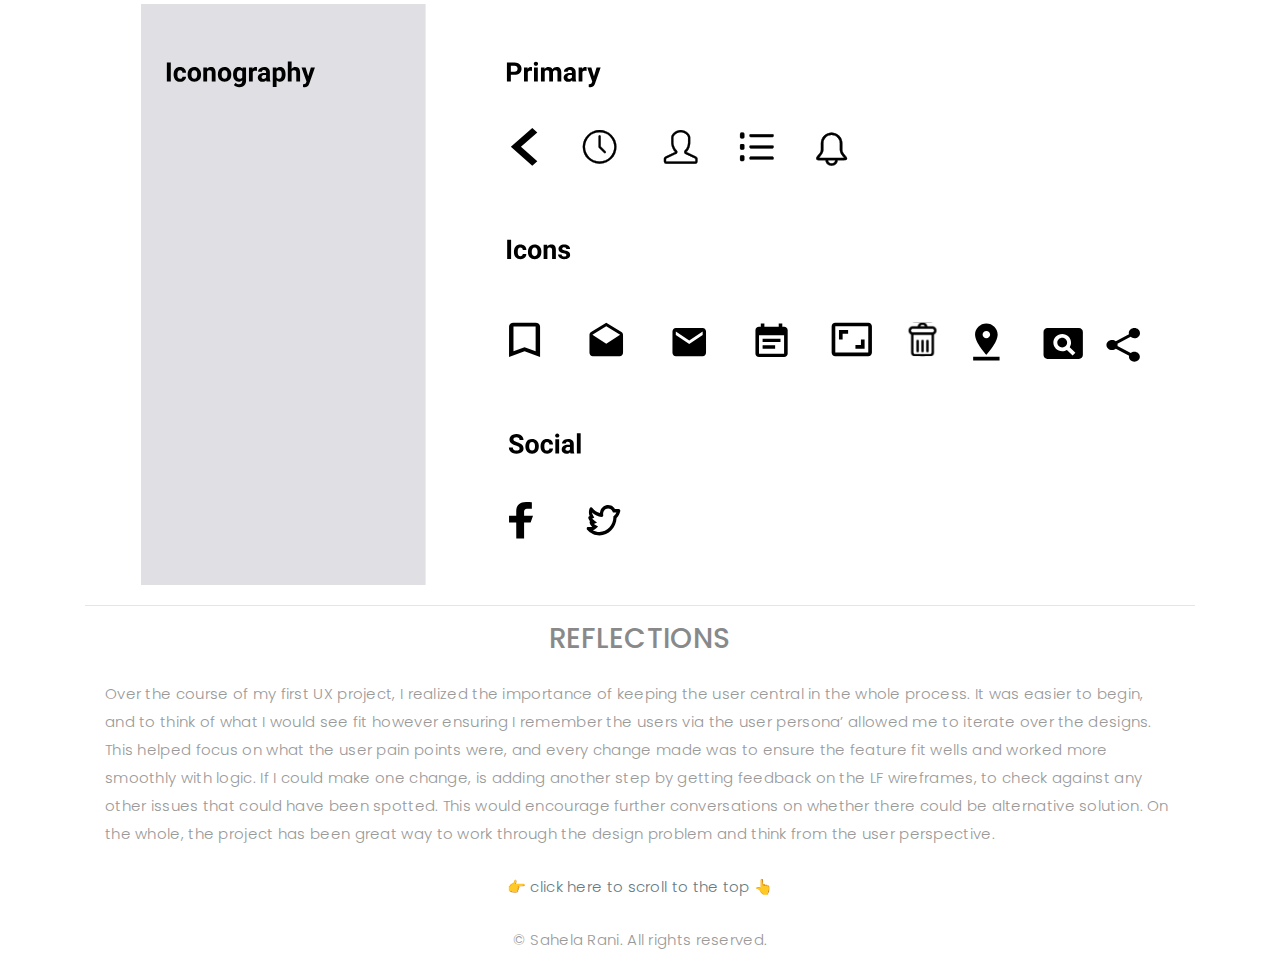
==== commit 9c8a96af: "made some changes to 6bedrooms and add storyboard to allo jobs" ====
--- a/6bedrooms-details.html
+++ b/6bedrooms-details.html
@@ -190,8 +190,7 @@
           </div>
           <h4>PROBLEM STATEMENT</h4>
           <p>The user should be able to locate their perferred accommodation,
-            able to send messages, arrange viewings, calendar notifications contract exchange and much more, within the
-            flow of the app.
+         arrange viewings, calander invites and recieve notifications within the flow of the app to suit users flexible lifestyle.
             <hr>
           <h4>USER FLOW</h4>
           <p>Here, the user flow is helping determine how many screens will be needed, what order they should appear and
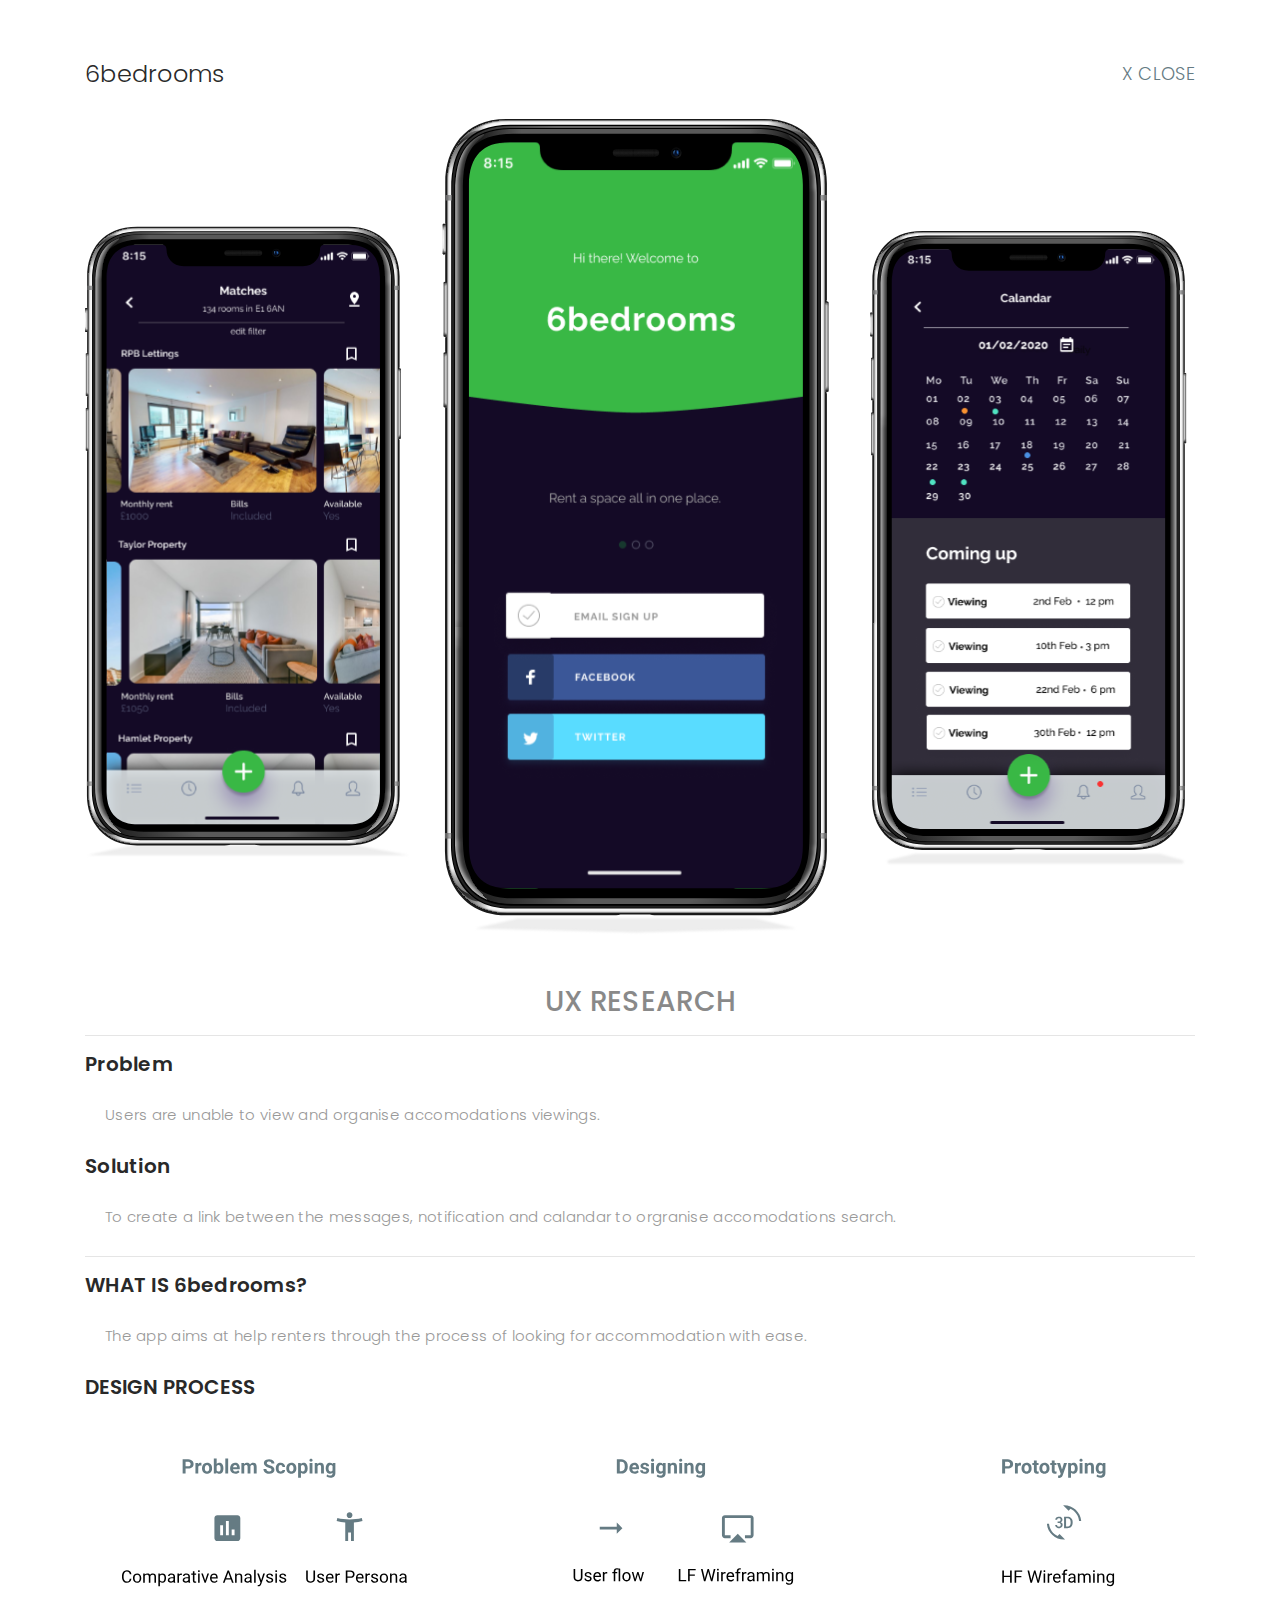
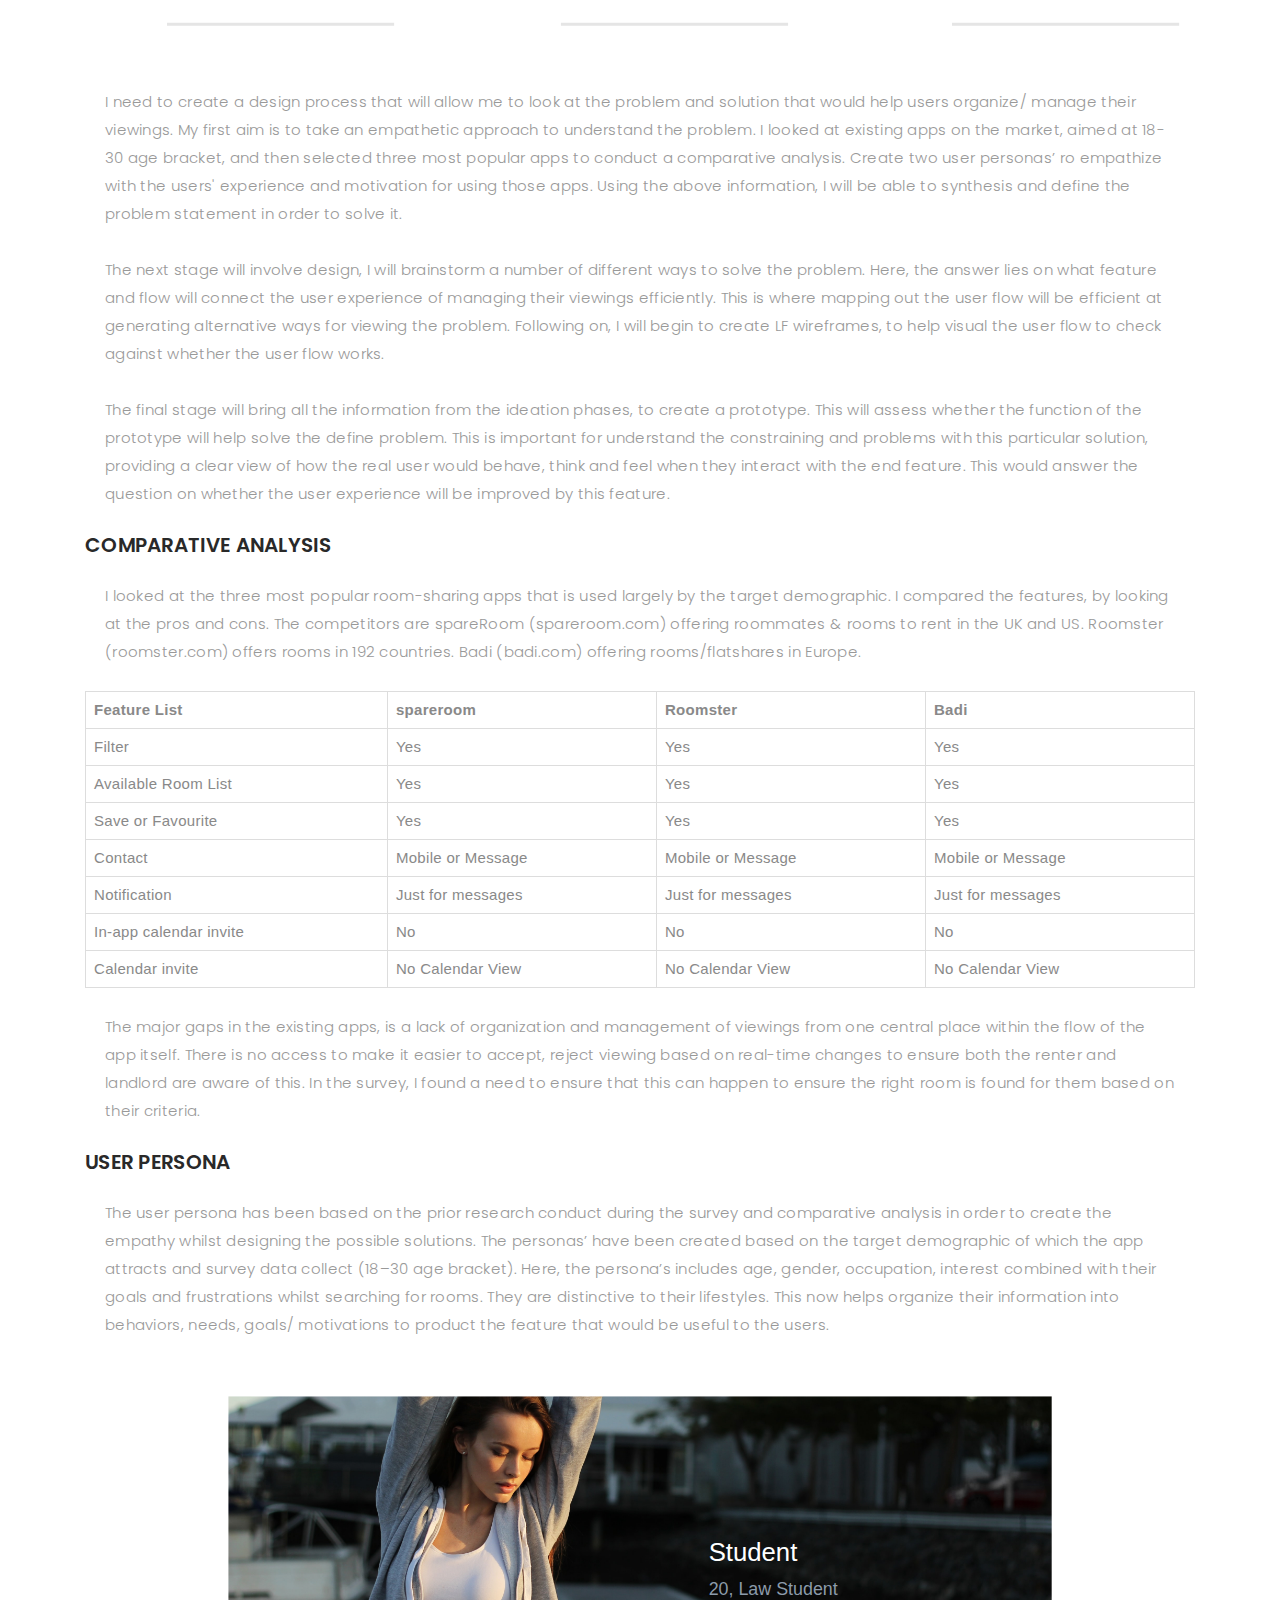
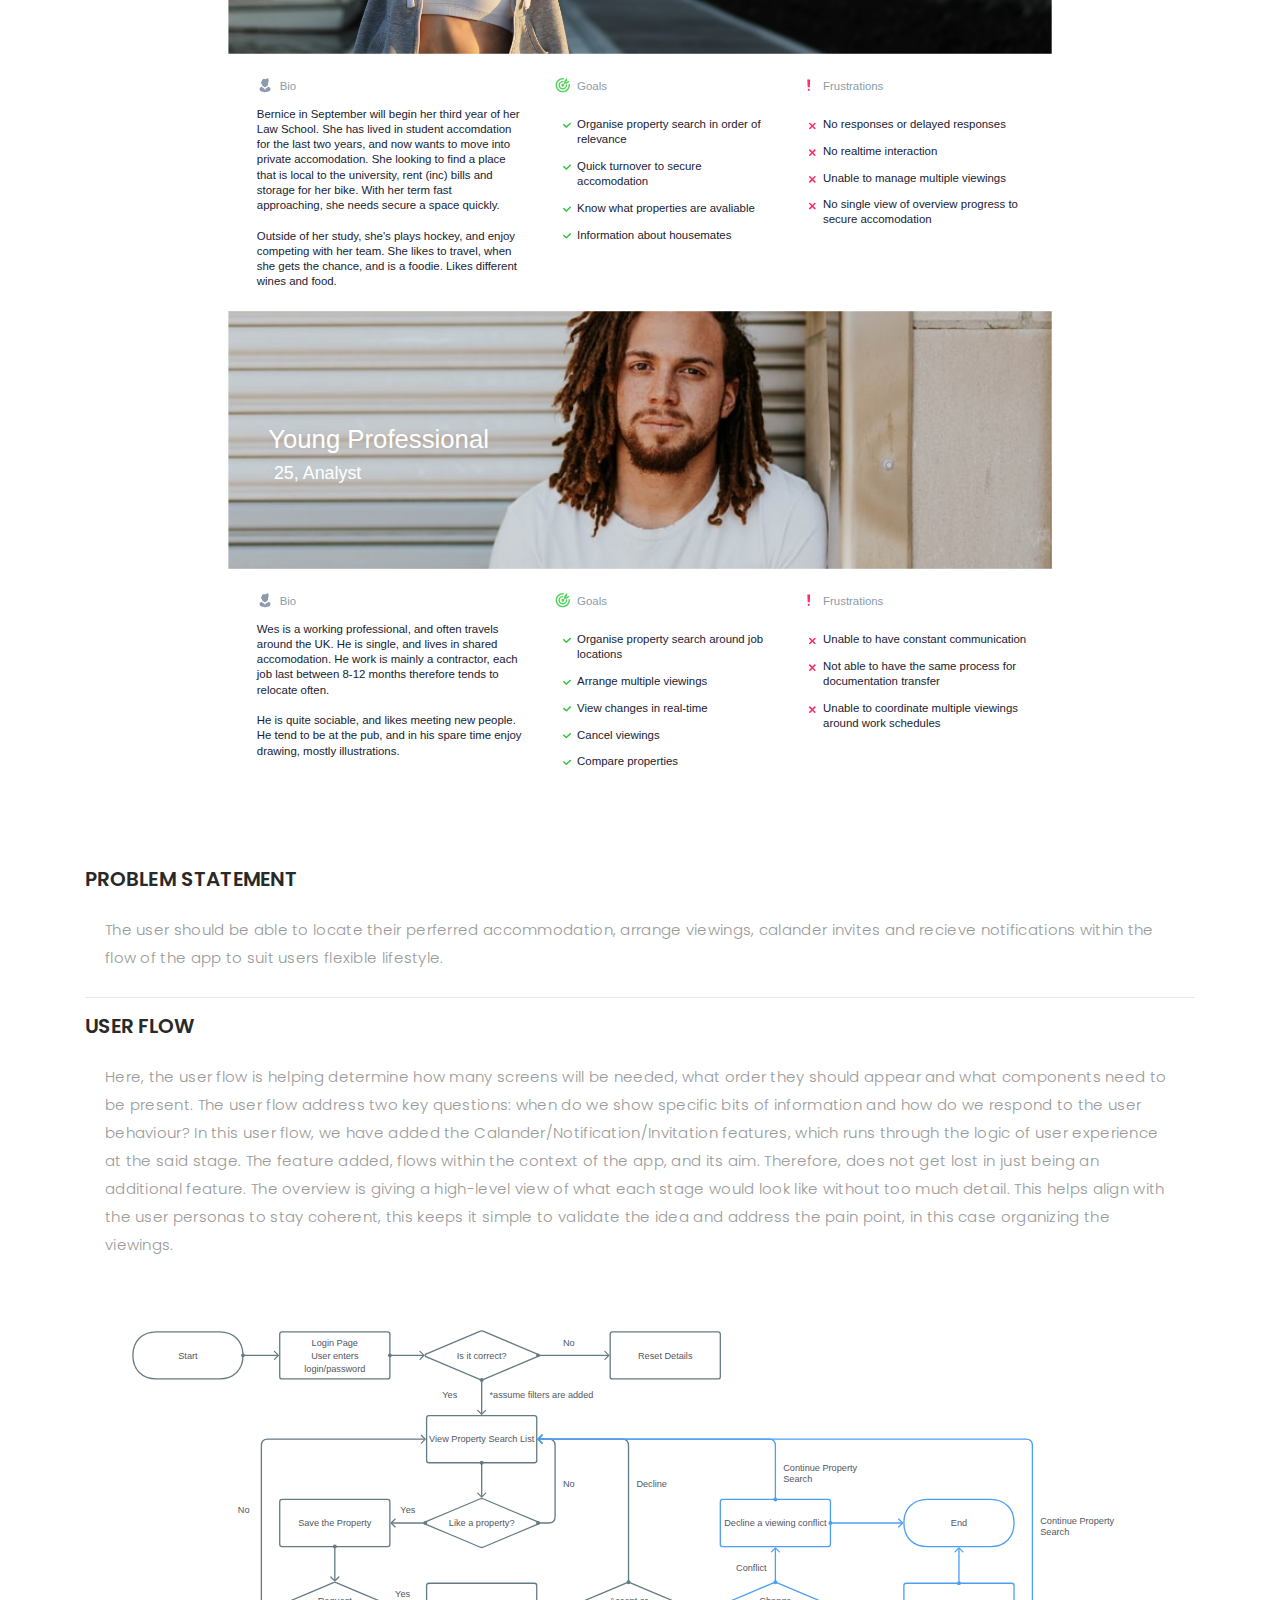
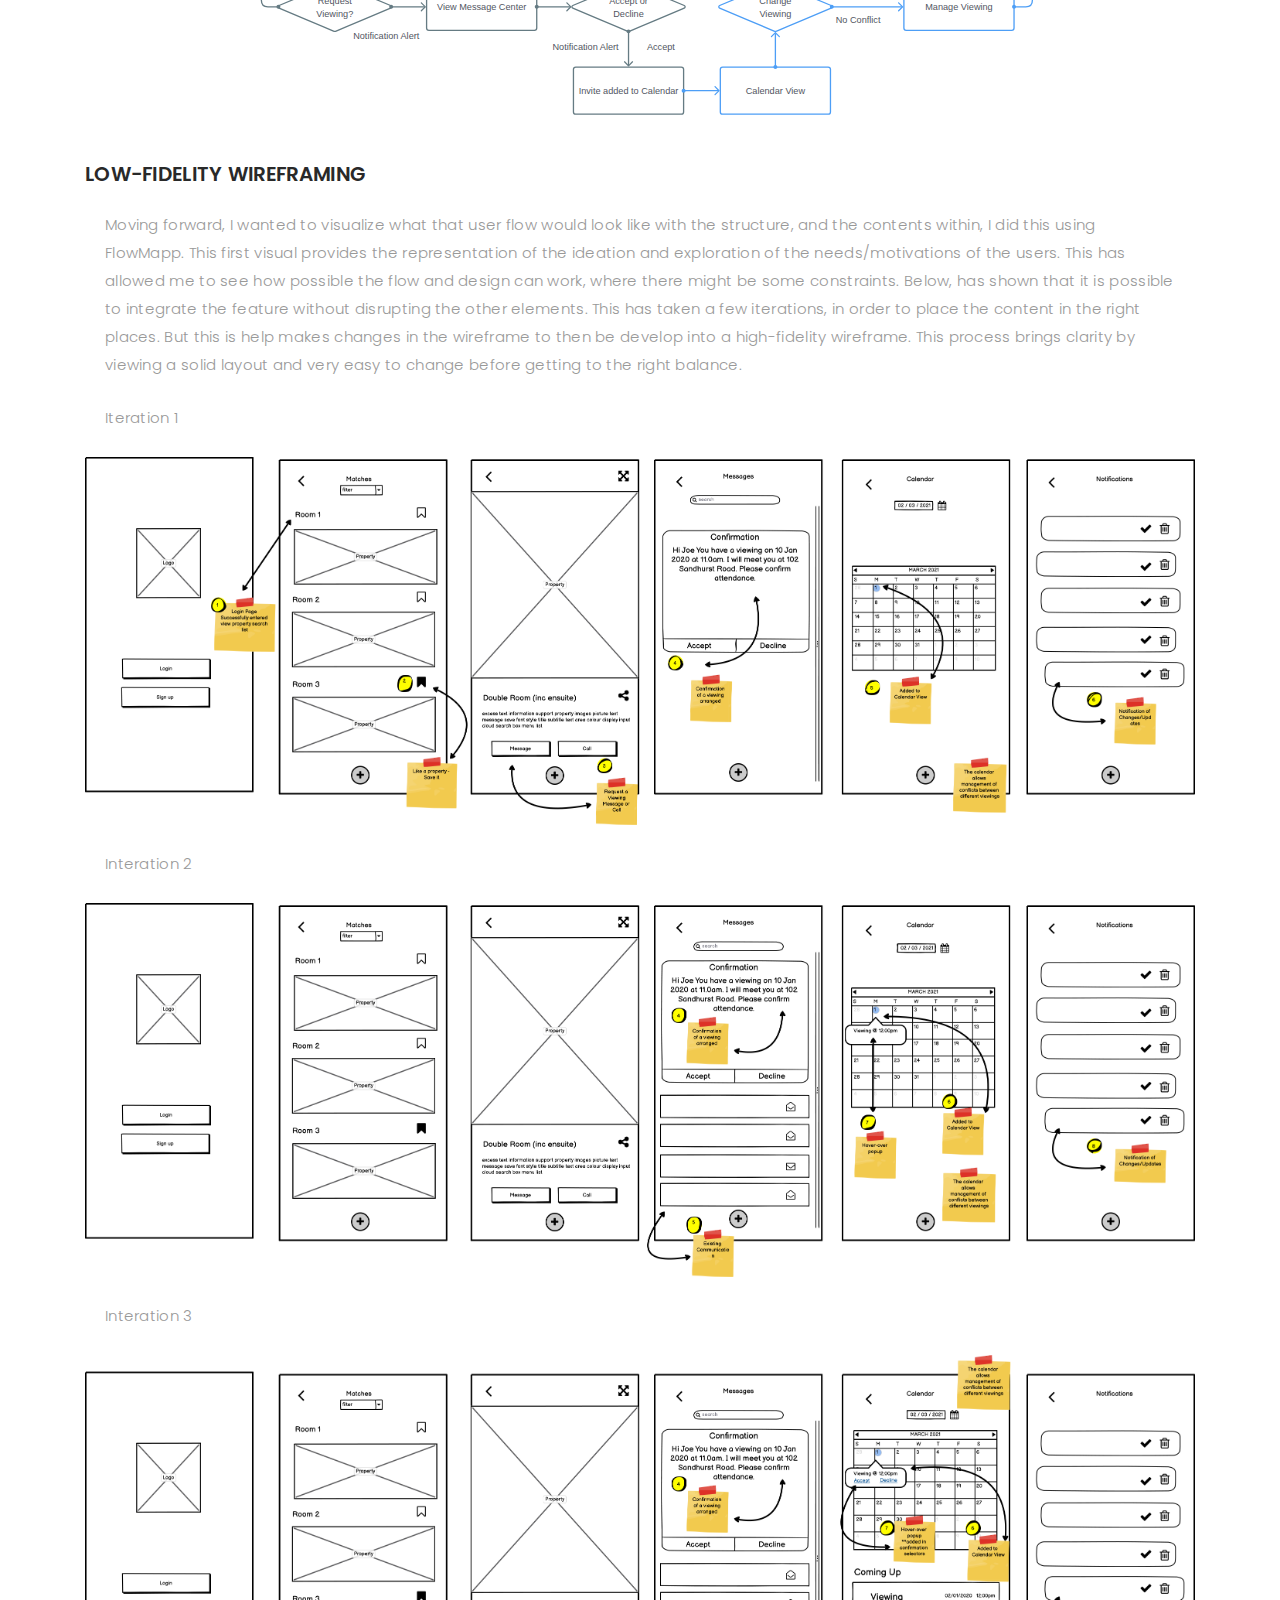
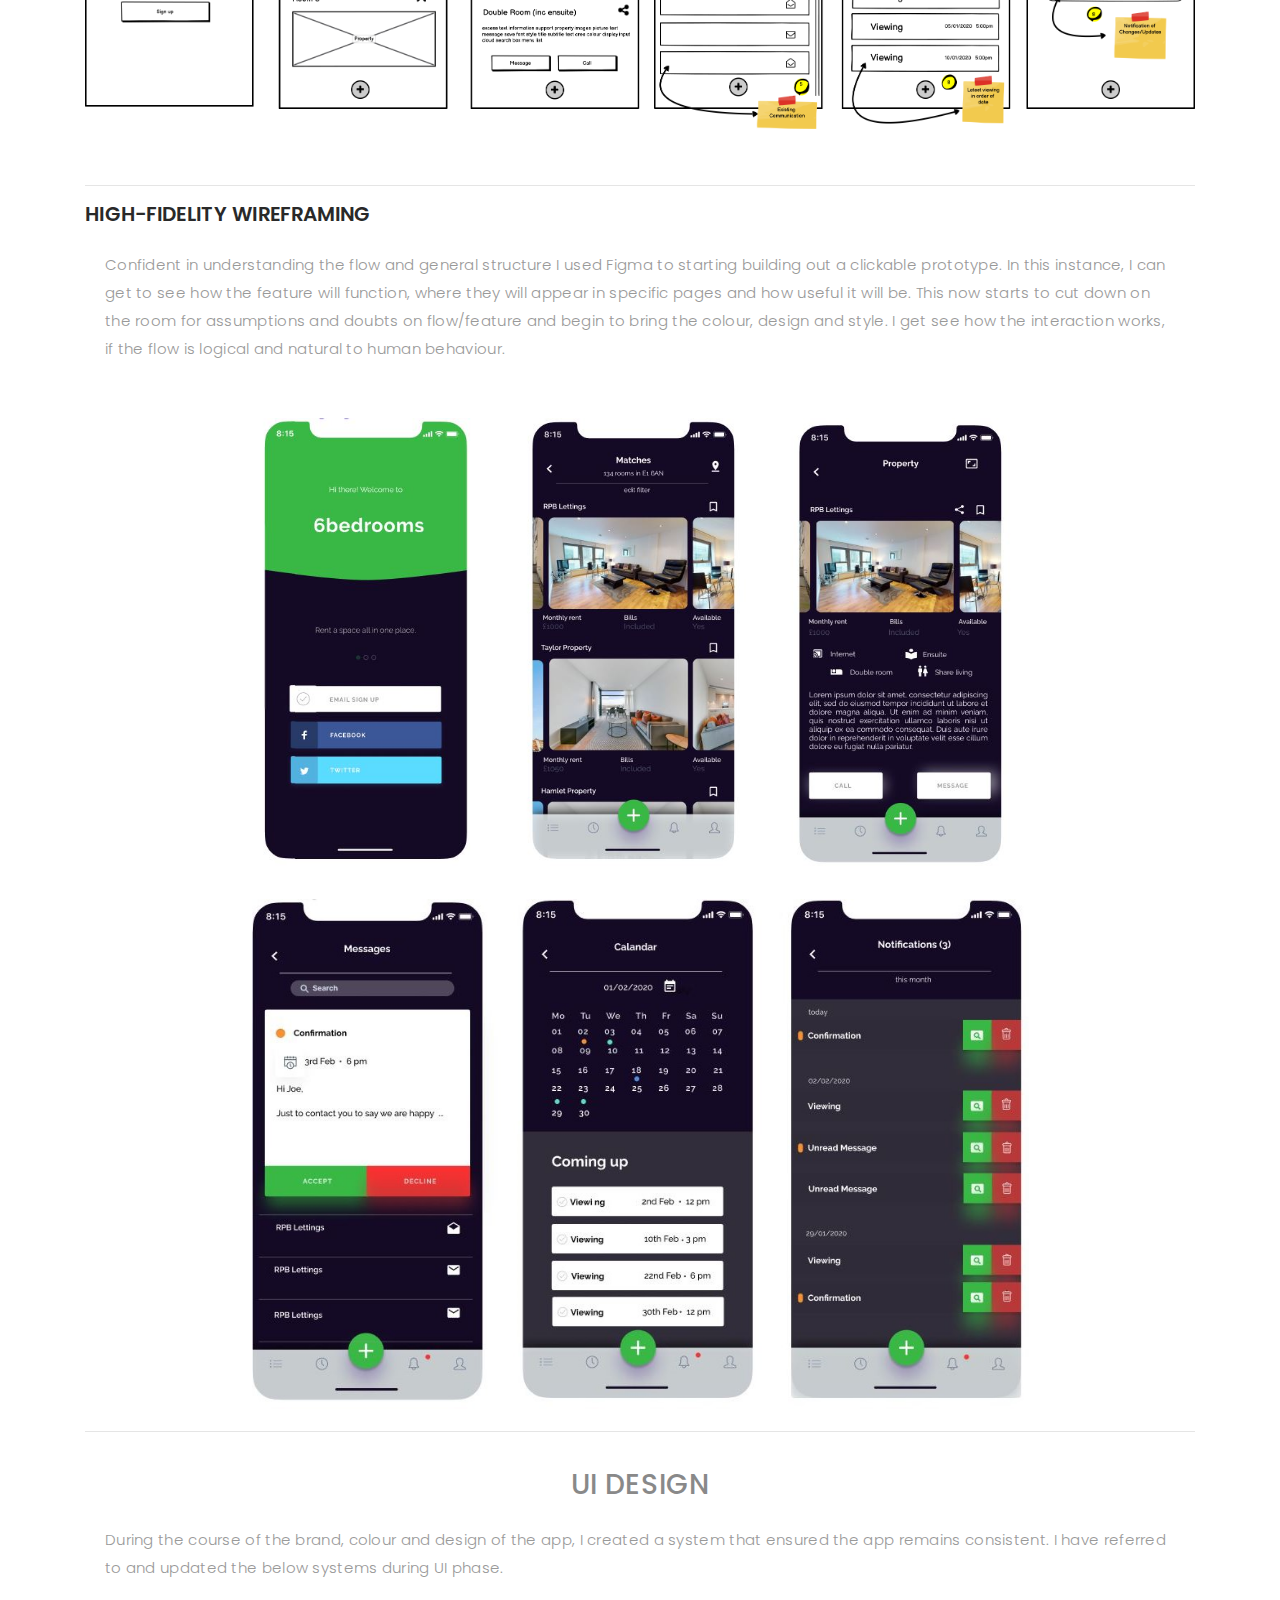
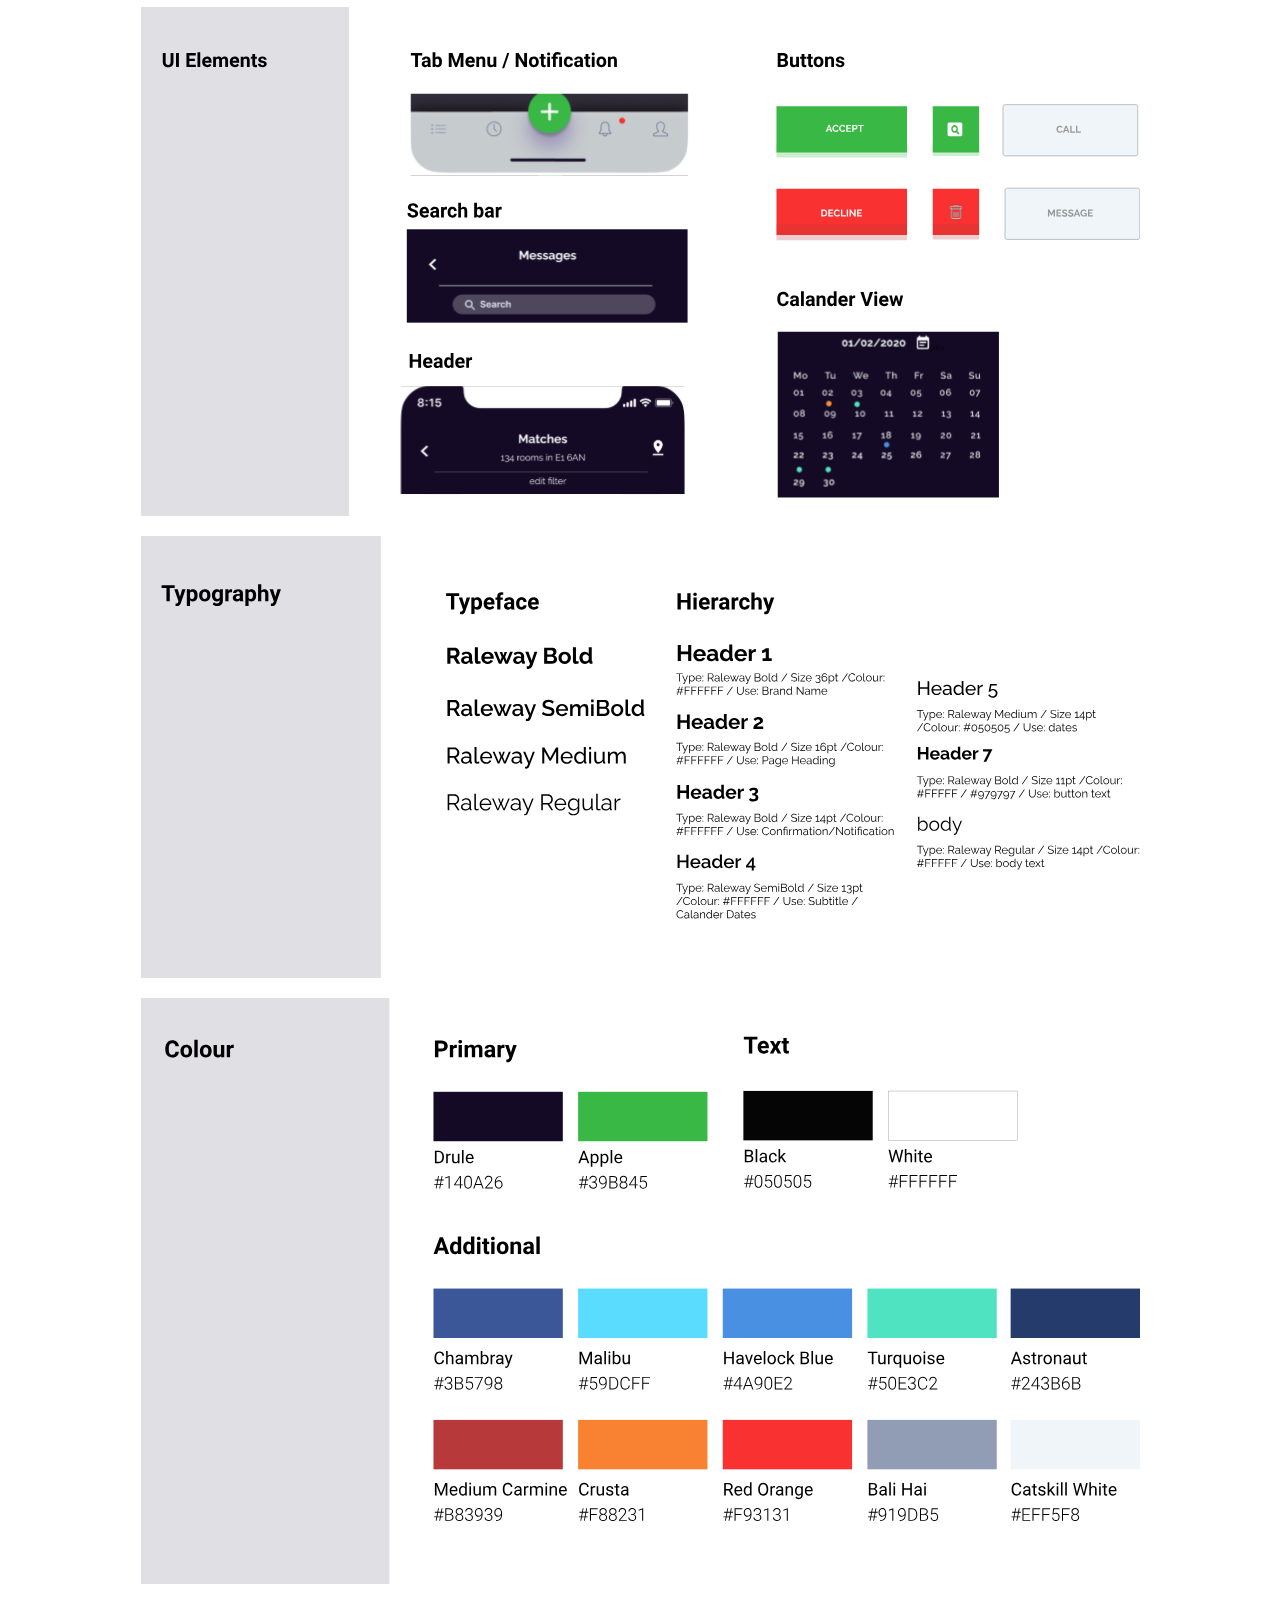
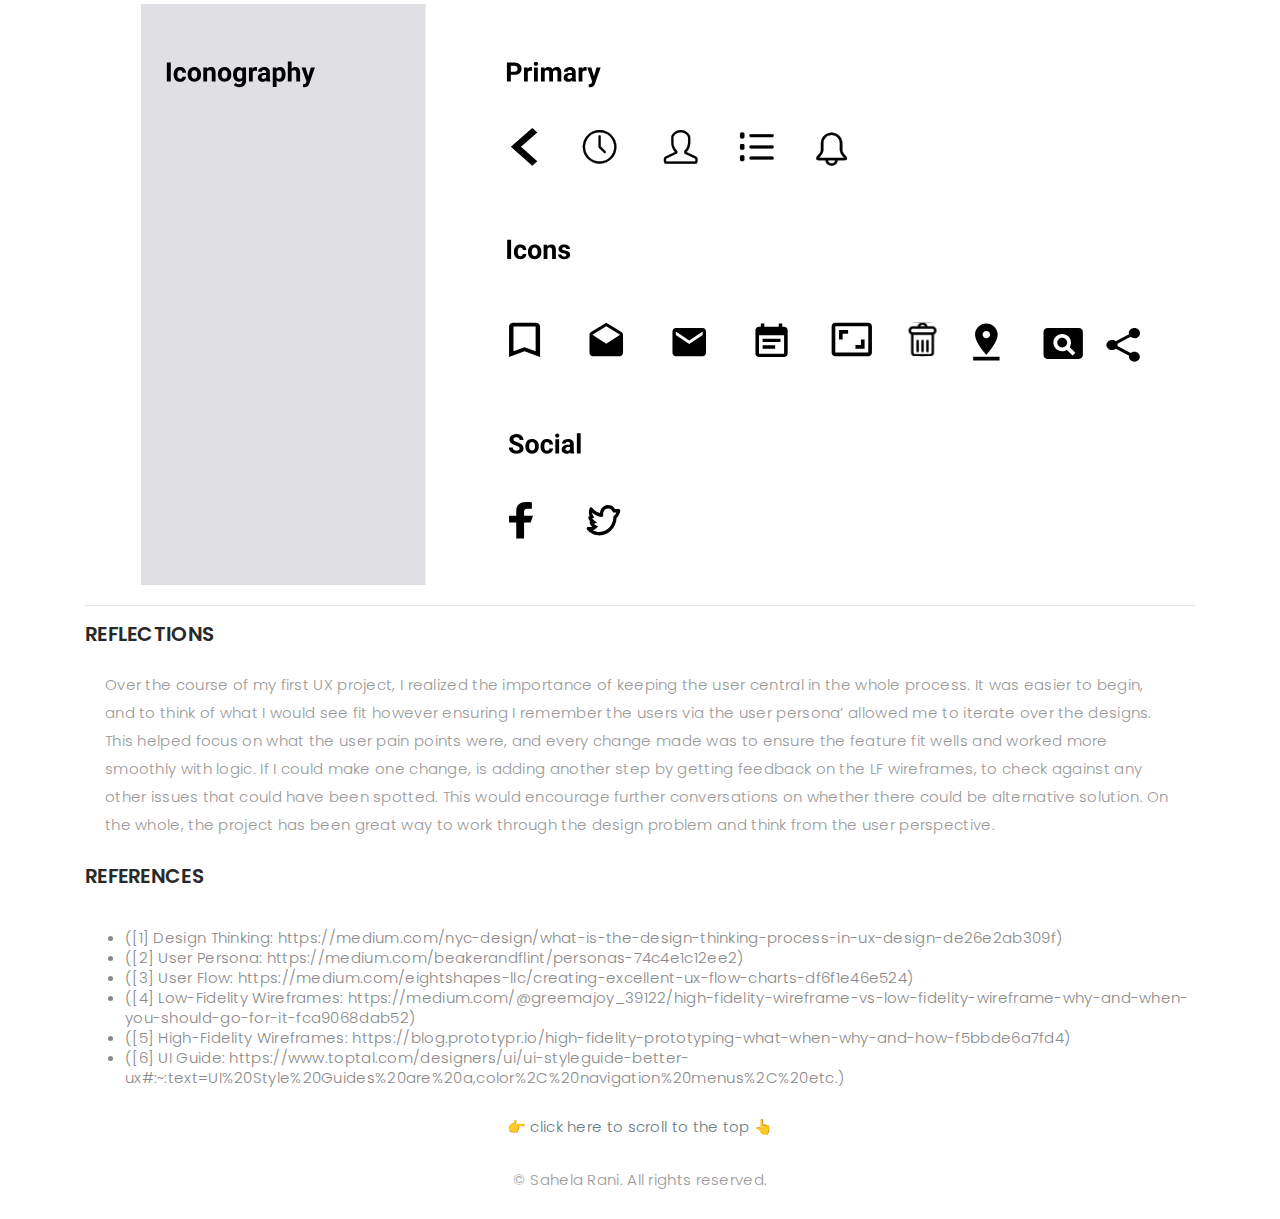
==== commit ae34e390: "6bedroom references" ====
--- a/6bedrooms-details.html
+++ b/6bedrooms-details.html
@@ -270,7 +270,7 @@
             <img src="assets/img/portfolio/6bedrooms-iconography.svg" alt="" class="centerImage" width="90%">
           </div>
           <hr>
-          <h3 style="text-align: center;">REFLECTIONS</h3>
+          <h4>REFLECTIONS</h4>
           <p>Over the course of my first UX project, I realized the importance of keeping the user central in the whole
             process. It
             was easier to begin, and to think of what I would see fit however ensuring I remember the users via the user
@@ -284,6 +284,19 @@
             further
             conversations on whether there could be alternative solution. On the whole, the project has been
             great way to work through the design problem and think from the user perspective. </p>
+            <h4>REFERENCES</h4>
+            <br>
+            <br>
+            <ul>
+              <li>([1] Design Thinking: https://medium.com/nyc-design/what-is-the-design-thinking-process-in-ux-design-de26e2ab309f)</li>
+              <li>([2] User Persona: https://medium.com/beakerandflint/personas-74c4e1c12ee2)</li>
+              <li>([3] User Flow: https://medium.com/eightshapes-llc/creating-excellent-ux-flow-charts-df6f1e46e524)</li>
+              <li>([4] Low-Fidelity Wireframes:
+              https://medium.com/@greemajoy_39122/high-fidelity-wireframe-vs-low-fidelity-wireframe-why-and-when-you-should-go-for-it-fca9068dab52)</li>
+              <li>([5] High-Fidelity Wireframes: https://blog.prototypr.io/high-fidelity-prototyping-what-when-why-and-how-f5bbde6a7fd4)</li>
+              <li>([6] UI Guide:
+              https://www.toptal.com/designers/ui/ui-styleguide-better-ux#:~:text=UI%20Style%20Guides%20are%20a,color%2C%20navigation%20menus%2C%20etc.)</li>
+            </ul>
           <p style="text-align: center"><a href="6bedrooms-details.html"> 👉 click here to scroll to the
               top 👆</a></p>
         </div>
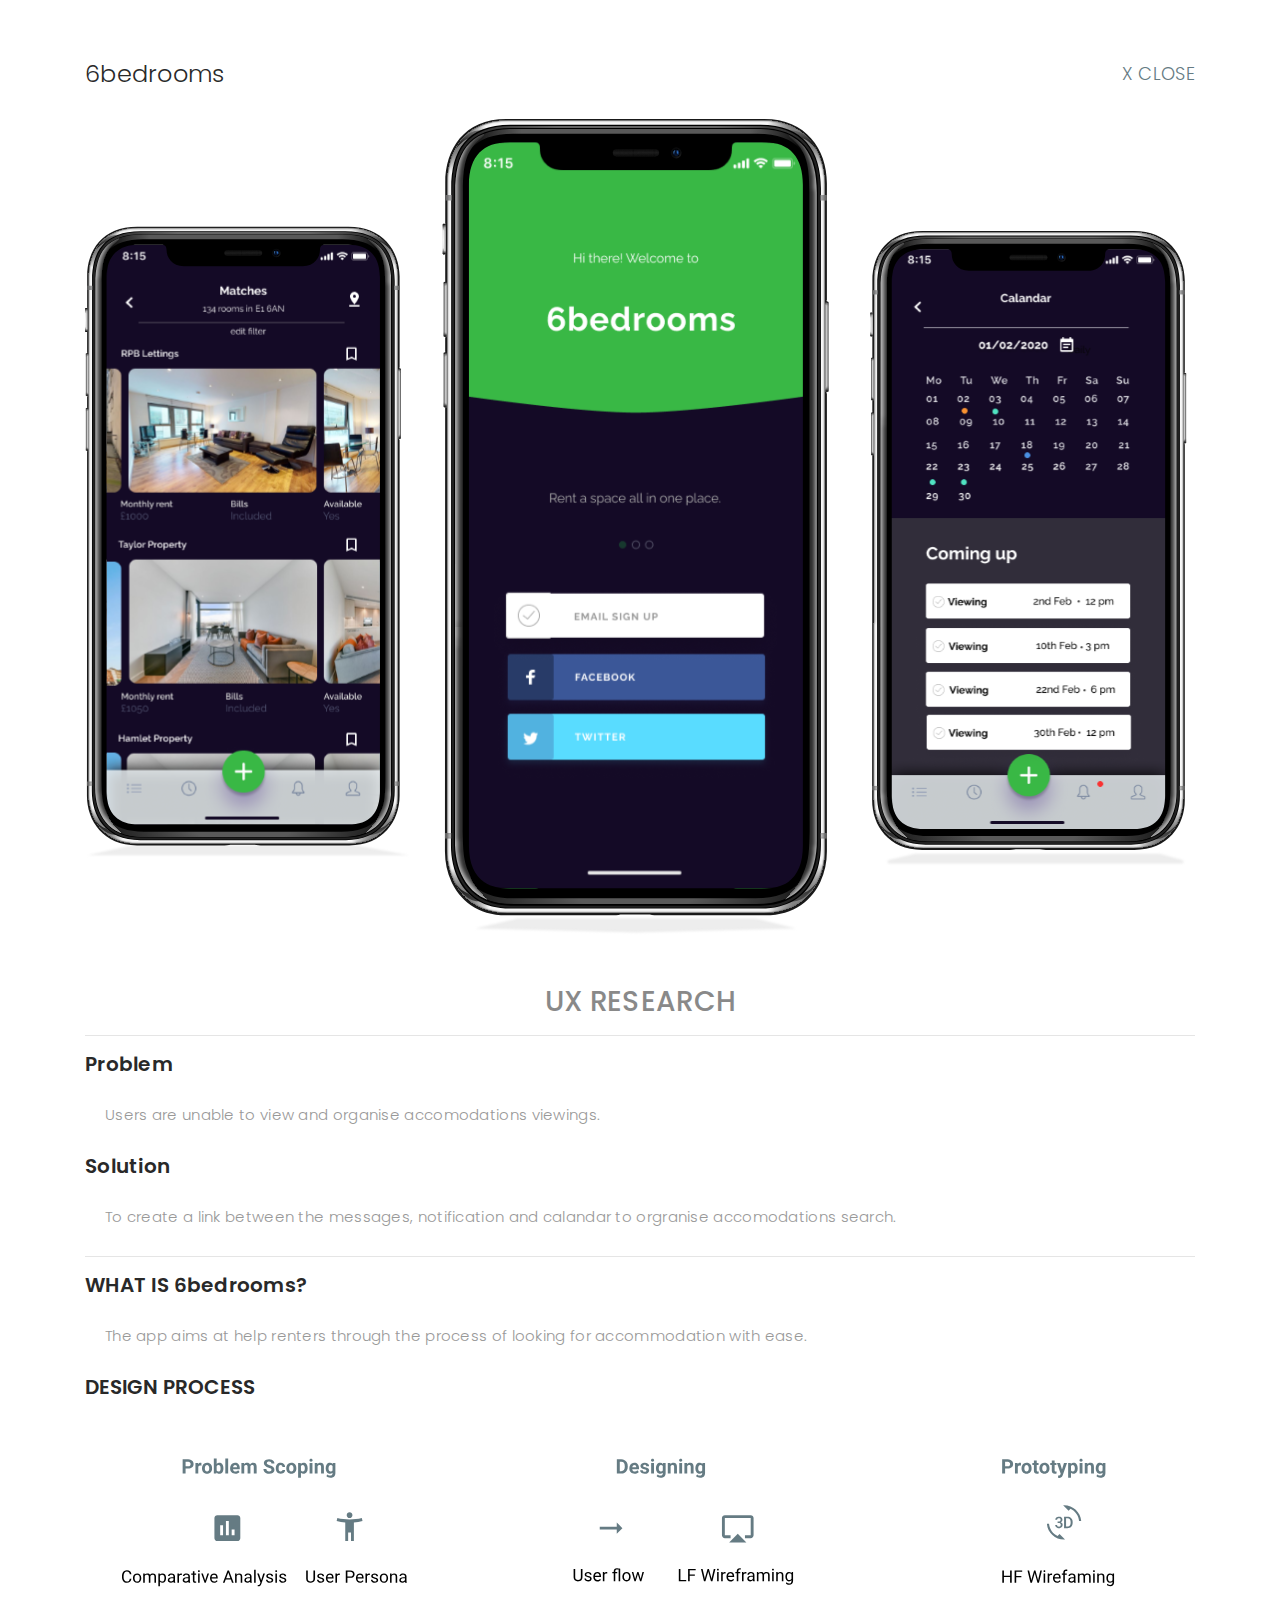
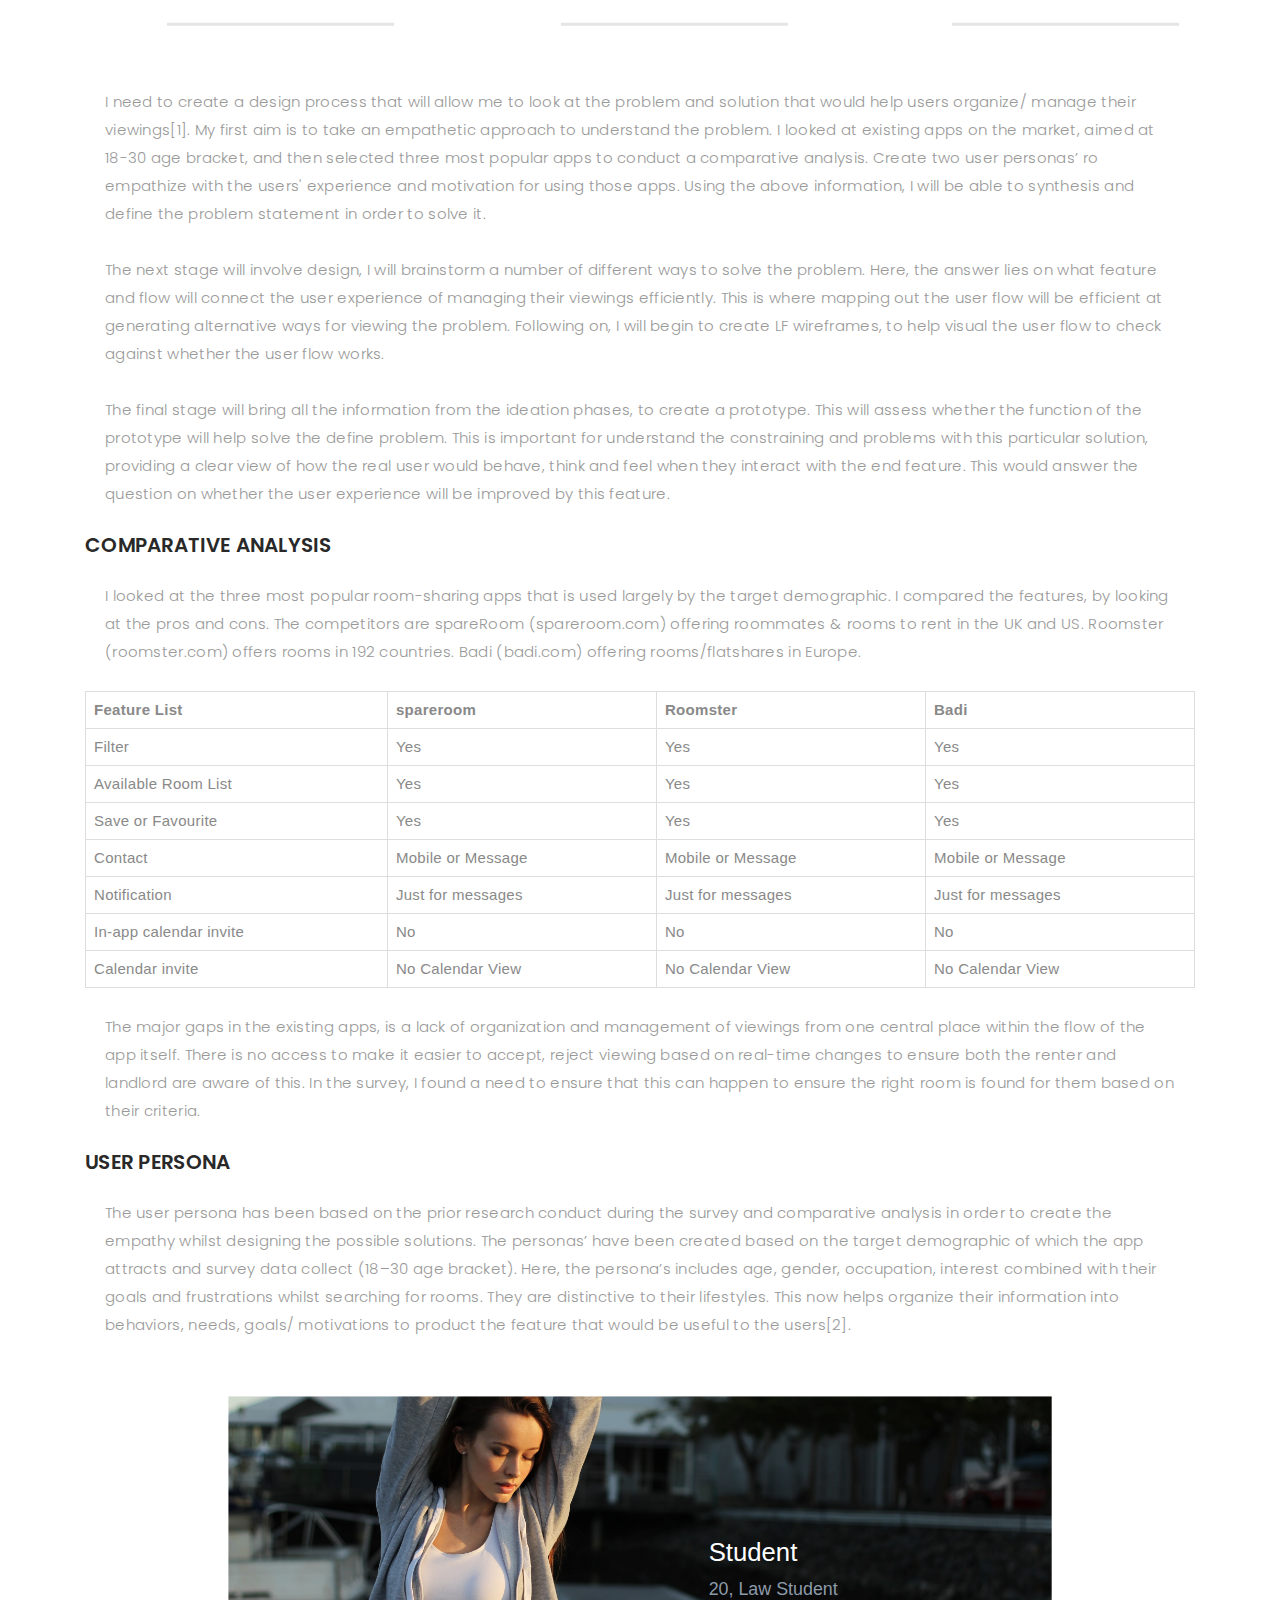
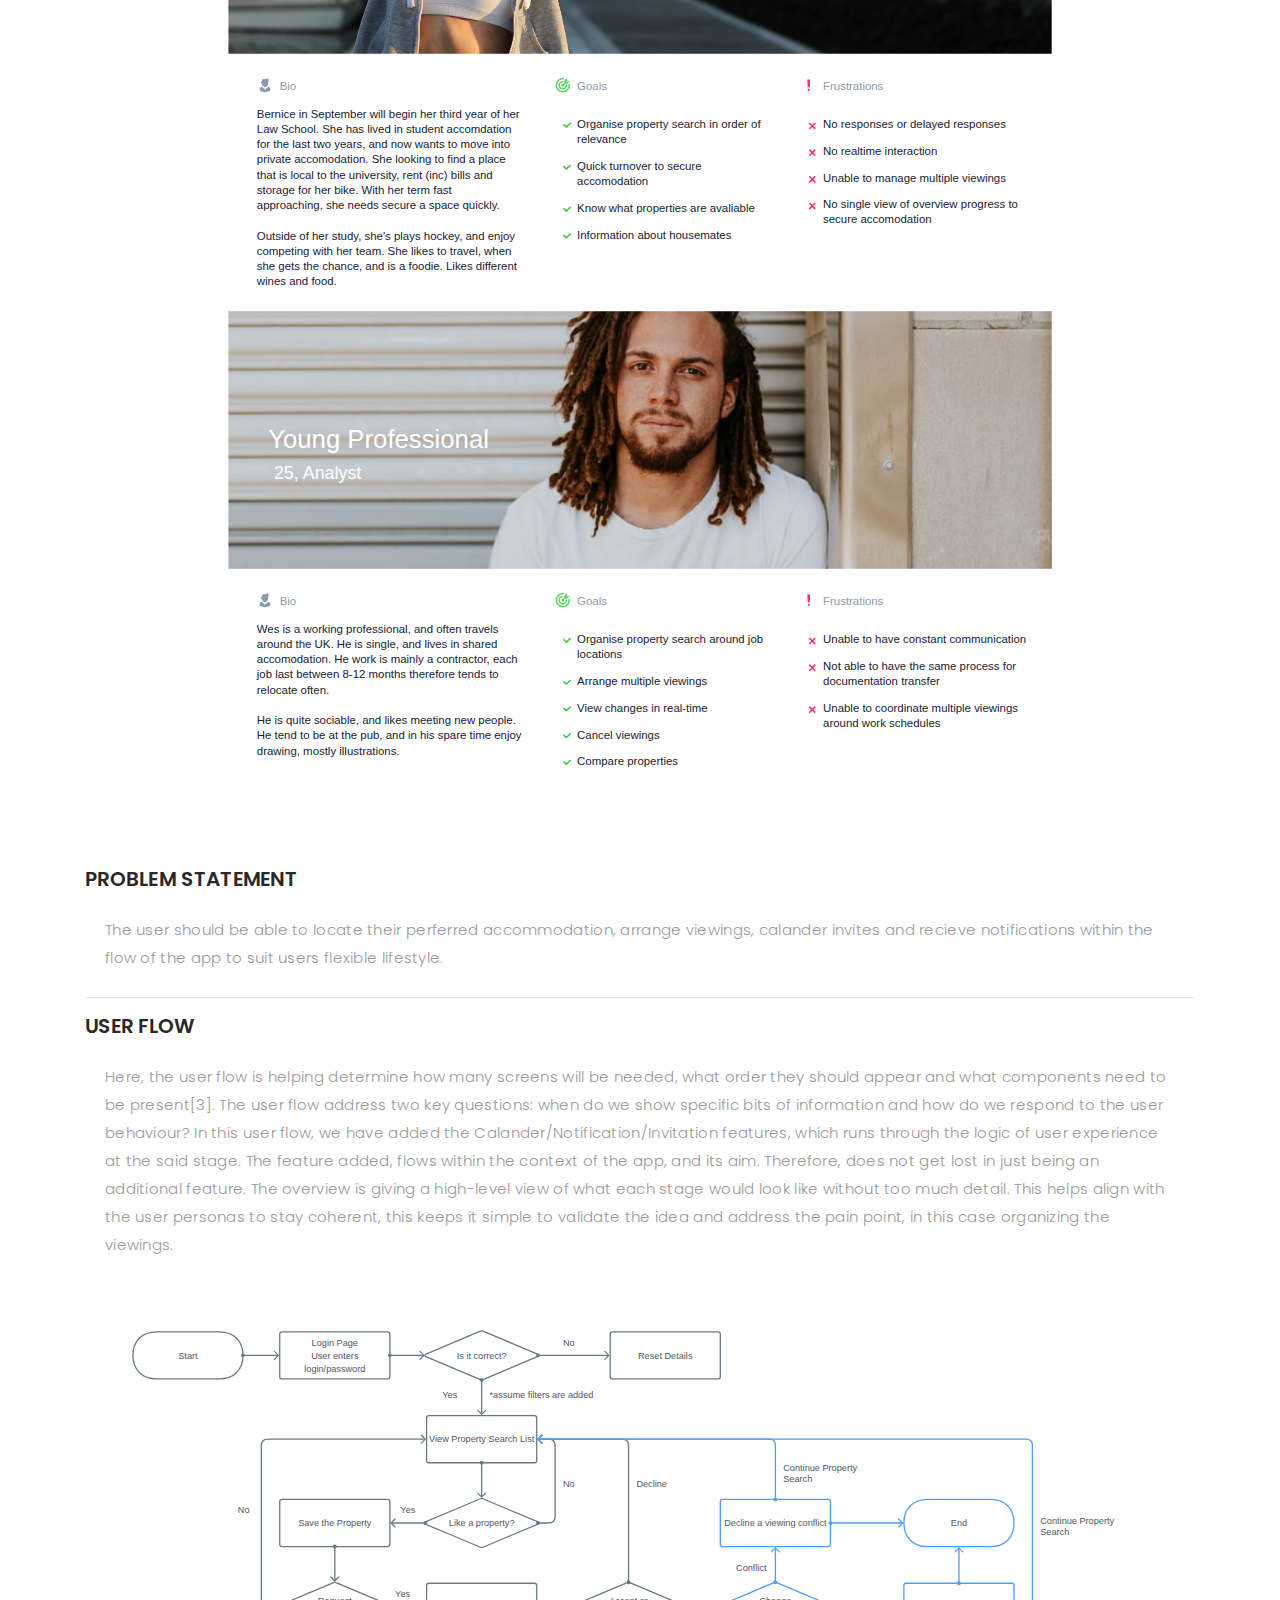
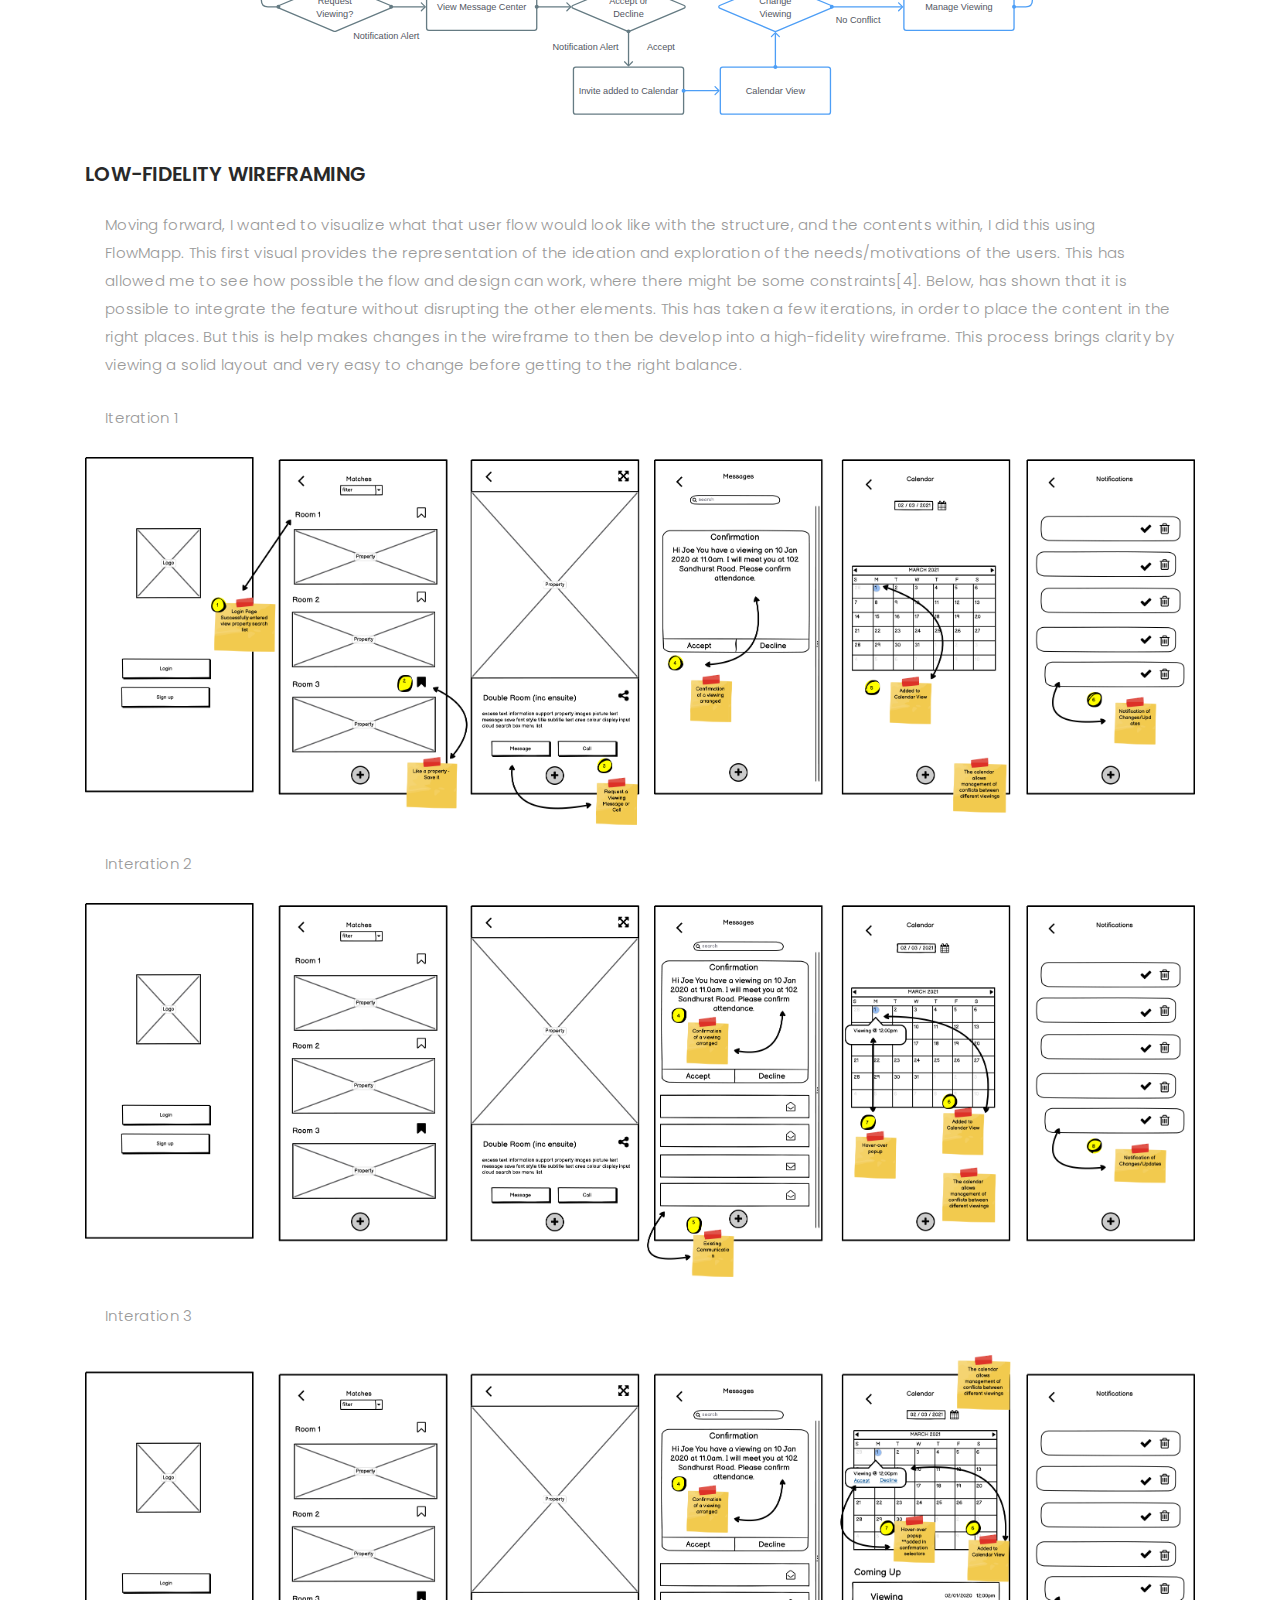
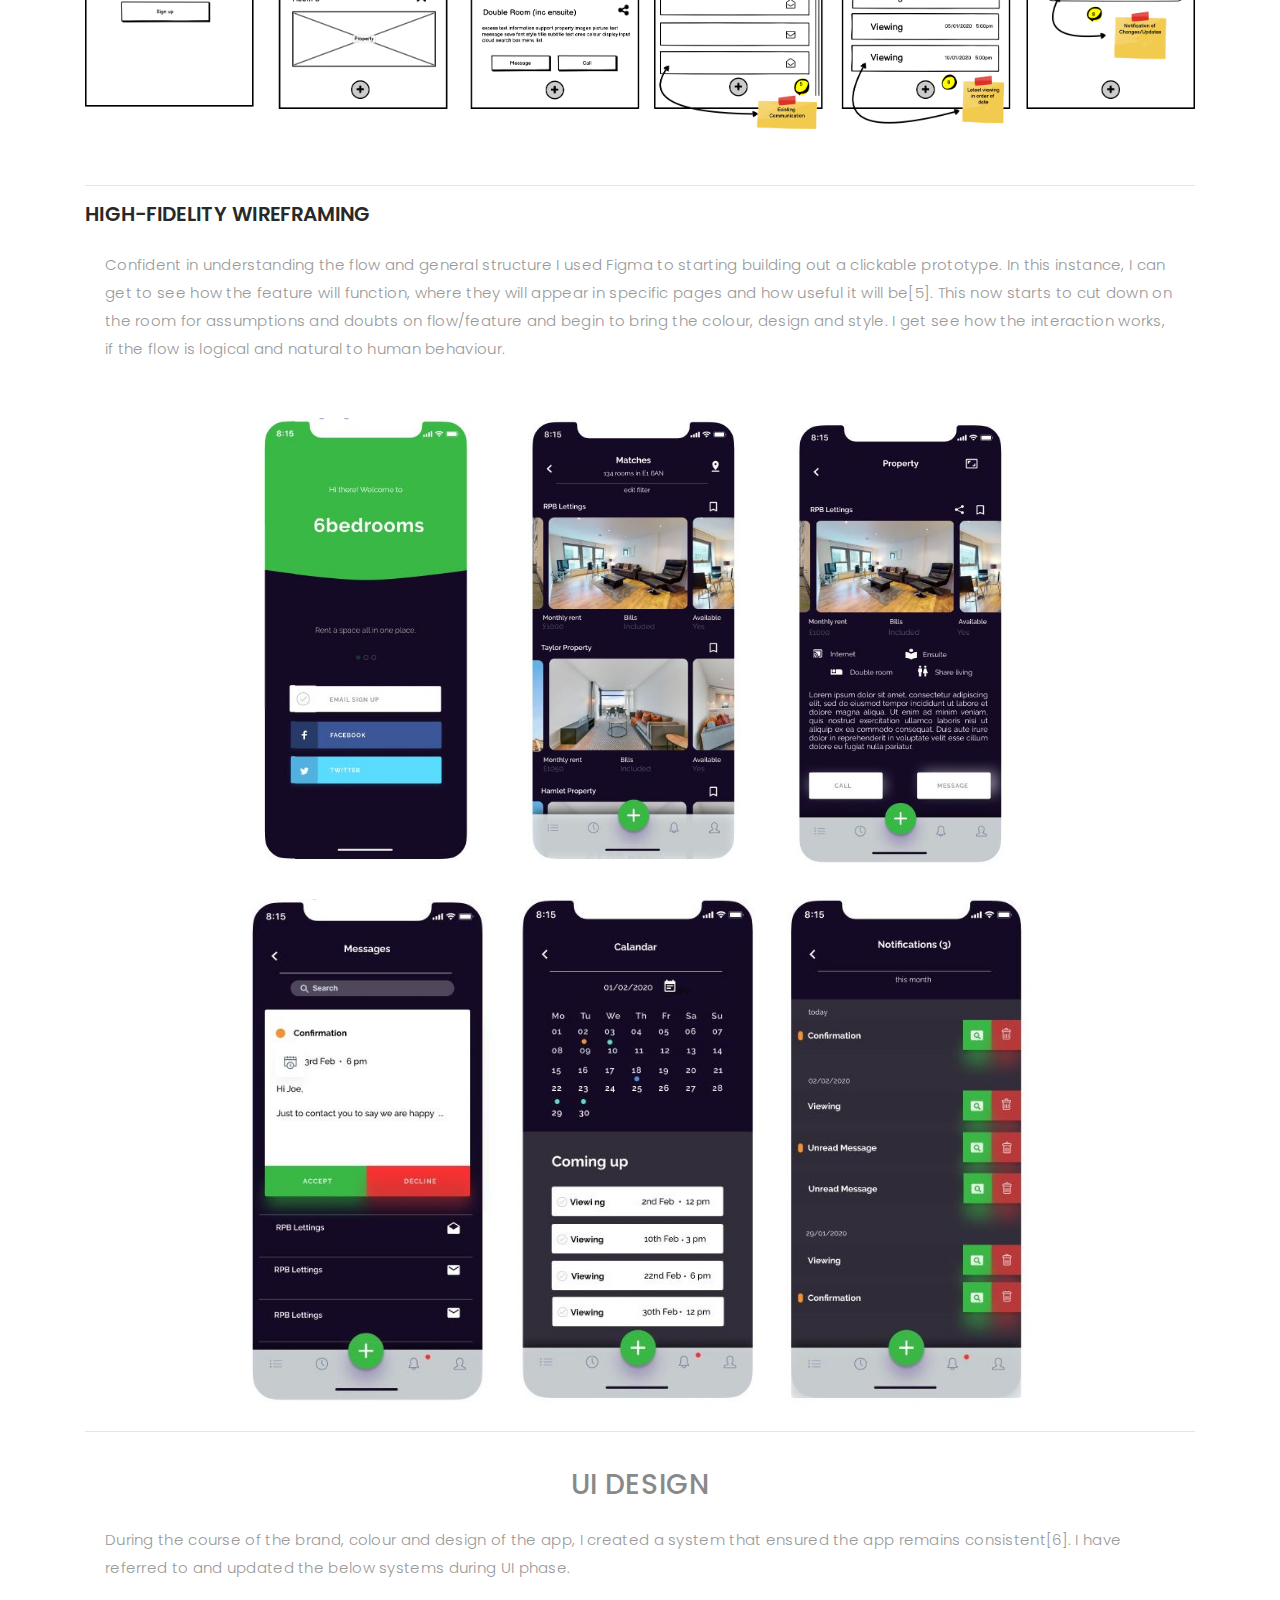
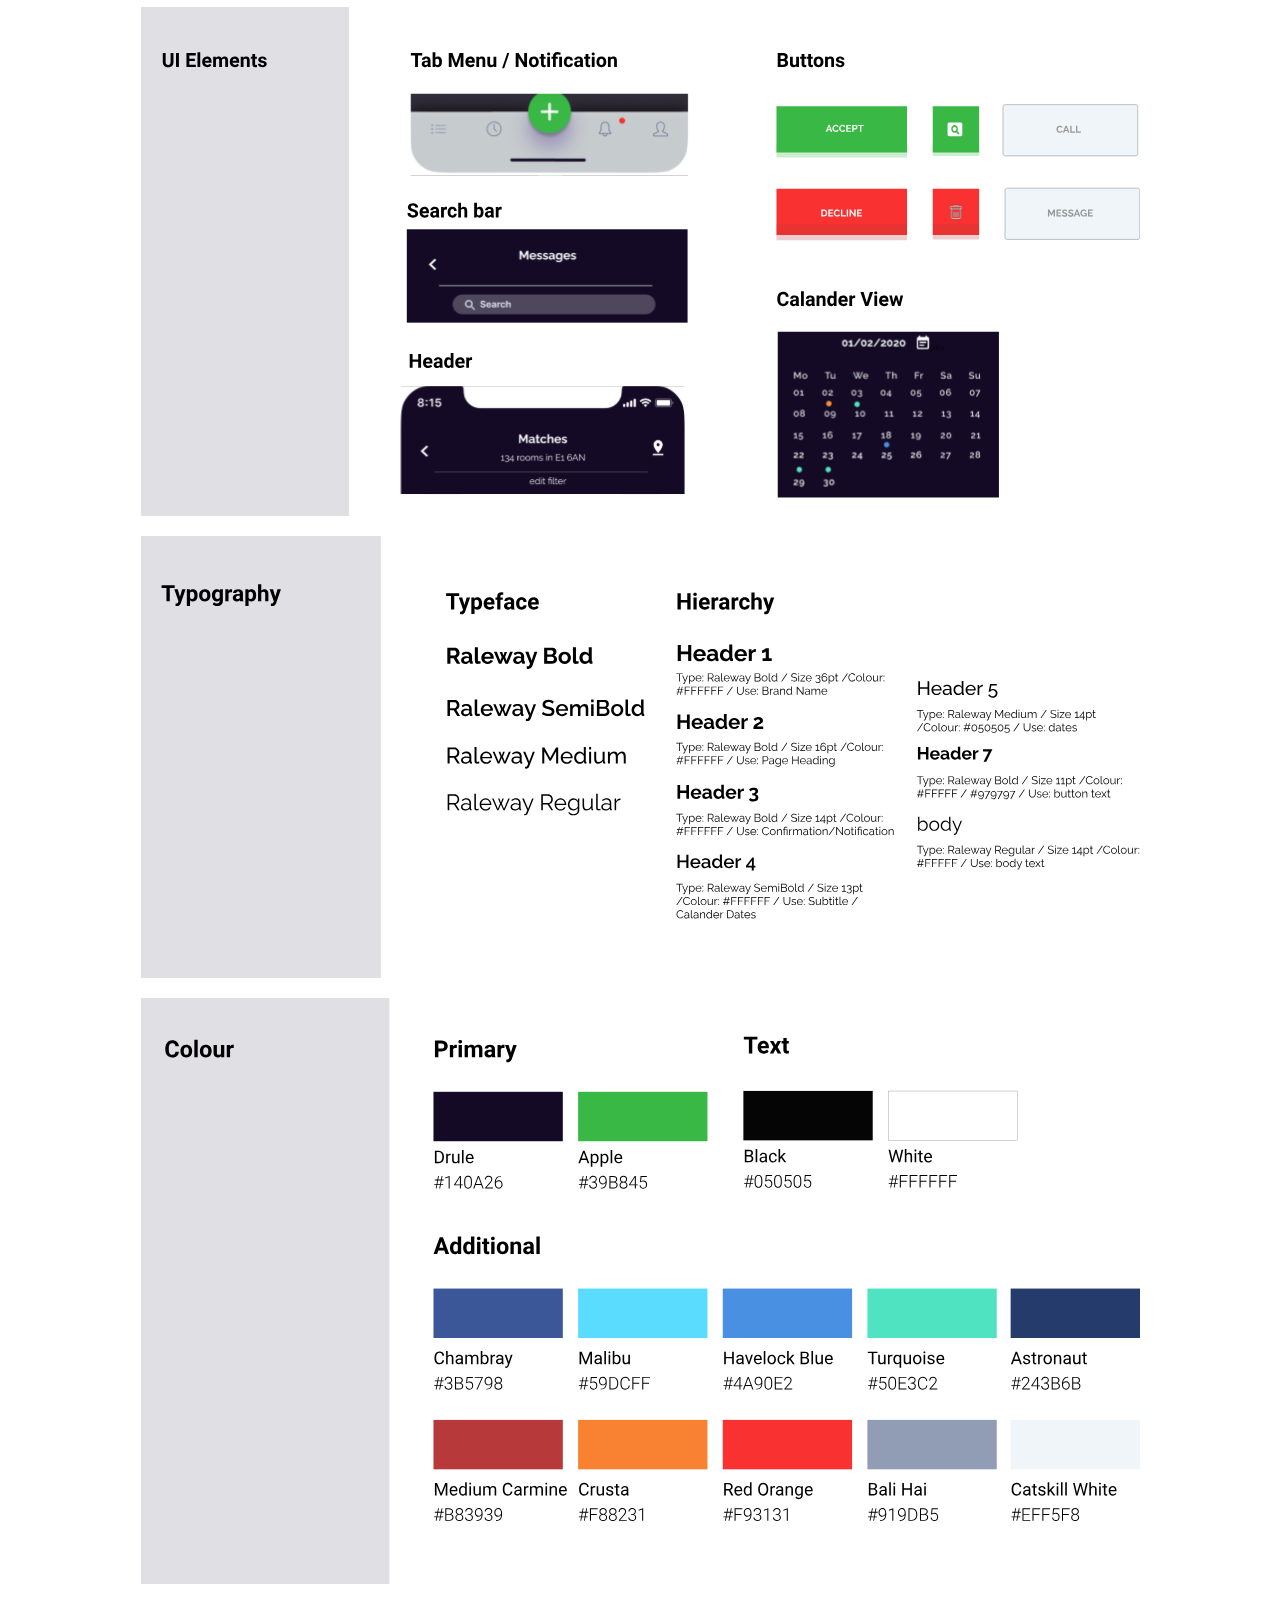
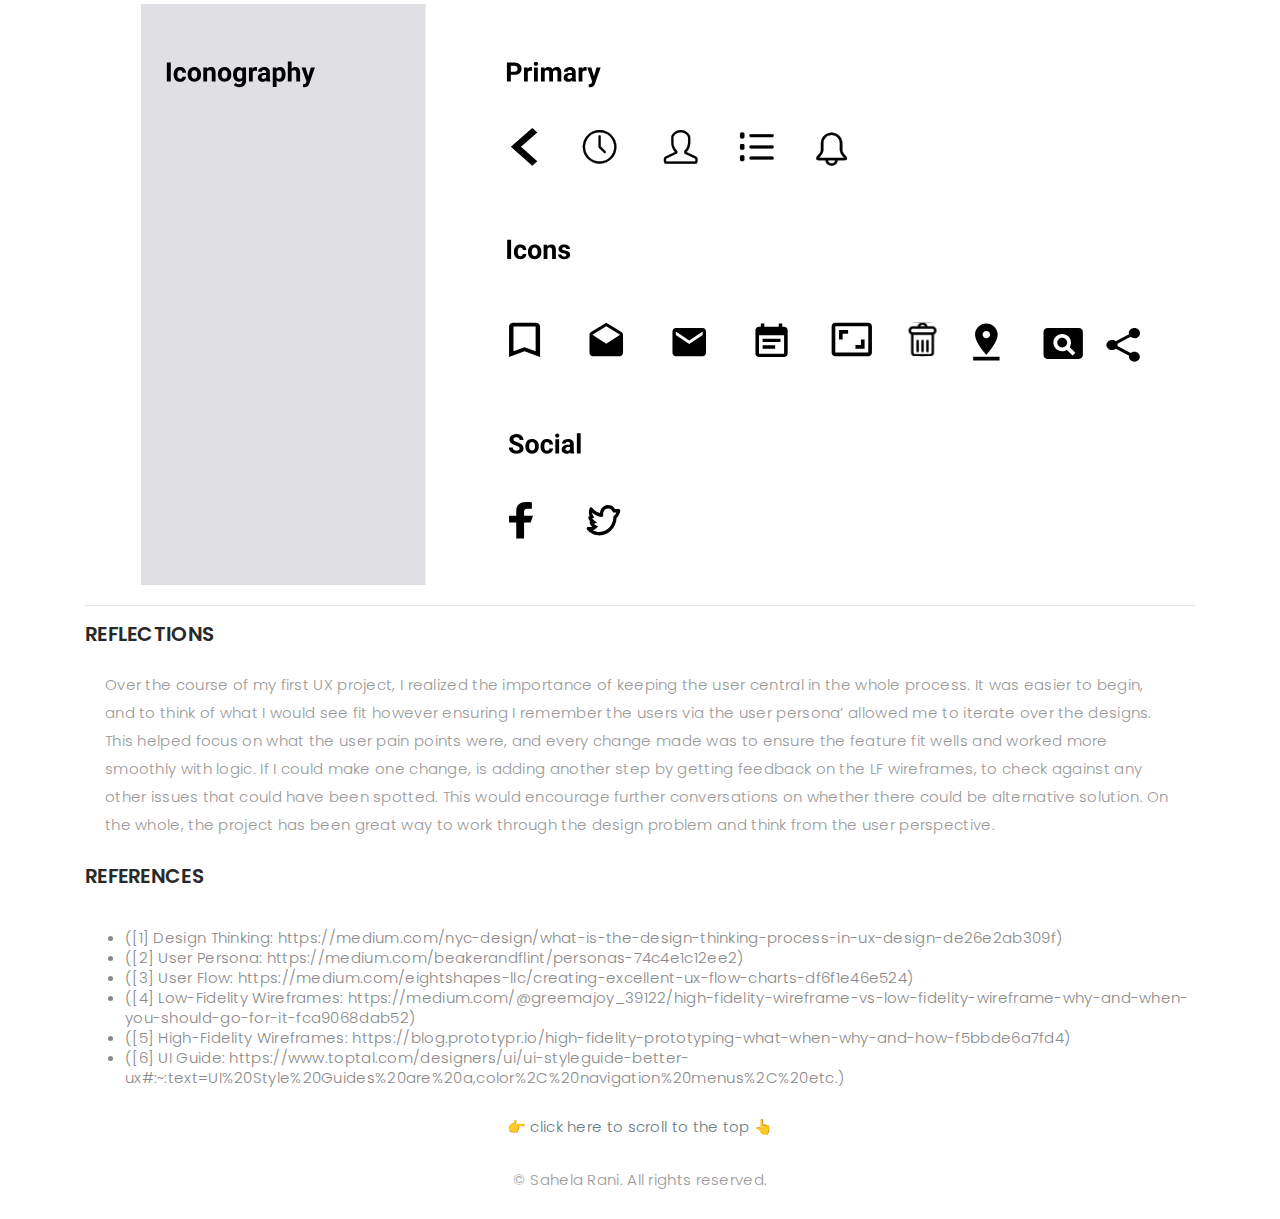
==== commit bc42ffe2: "amendments to references" ====
--- a/6bedrooms-details.html
+++ b/6bedrooms-details.html
@@ -77,7 +77,7 @@
           <p>I need to create a design process that will allow me to look at the problem and solution that would help
             users organize/
             manage their
-            viewings. My first aim is to take an empathetic approach to understand the problem. I looked at existing
+            viewings[1]. My first aim is to take an empathetic approach to understand the problem. I looked at existing
             apps on the
             market,
             aimed at 18-30 age bracket, and then selected three most popular apps to conduct a comparative analysis.
@@ -184,7 +184,7 @@
             distinctive
             to their lifestyles. This now helps organize their information into behaviors, needs, goals/ motivations to
             product the
-            feature that would be useful to the users.</p>
+            feature that would be useful to the users[2].</p>
           <div>
             <img src="assets/img/portfolio/6bedrooms-persona.svg" alt="" class="centerImage" width="80%">
           </div>
@@ -195,7 +195,7 @@
           <h4>USER FLOW</h4>
           <p>Here, the user flow is helping determine how many screens will be needed, what order they should appear and
             what
-            components need to be present. The user flow address two key questions: when do we show specific bits of
+            components need to be present[3]. The user flow address two key questions: when do we show specific bits of
             information and
             how do we respond to the user behaviour? In this user flow, we have added the
             Calander/Notification/Invitation features,
@@ -218,7 +218,7 @@
             the
             needs/motivations of the users. This has allowed me to see how possible the flow and design can work, where
             there might
-            be some constraints. Below, has shown that it is possible to integrate the feature without disrupting the
+            be some constraints[4]. Below, has shown that it is possible to integrate the feature without disrupting the
             other
             elements. This has taken a few iterations, in order to place the content in the right places. But this is
             help makes
@@ -241,7 +241,7 @@
             prototype.
             In this instance, I can get to see how the feature will function, where they will appear in specific pages
             and how
-            useful it will be. This now starts to cut down on the room for assumptions and doubts on flow/feature and
+            useful it will be[5]. This now starts to cut down on the room for assumptions and doubts on flow/feature and
             begin to bring
             the colour, design and style. I get see how the interaction works, if the flow is logical and natural to
             human
@@ -256,7 +256,7 @@
           <br>
           <h3 style="text-align: center;">UI DESIGN</h3>
           <p>During the course of the brand, colour and design of the app, I created a system that ensured the app
-            remains consistent. I have referred to and updated the below systems during UI phase.</p>
+            remains consistent[6]. I have referred to and updated the below systems during UI phase.</p>
           <div>
             <img src="assets/img/portfolio/6bedrooms-UI.svg" alt="" class="centerImage" width="90%">
           </div>
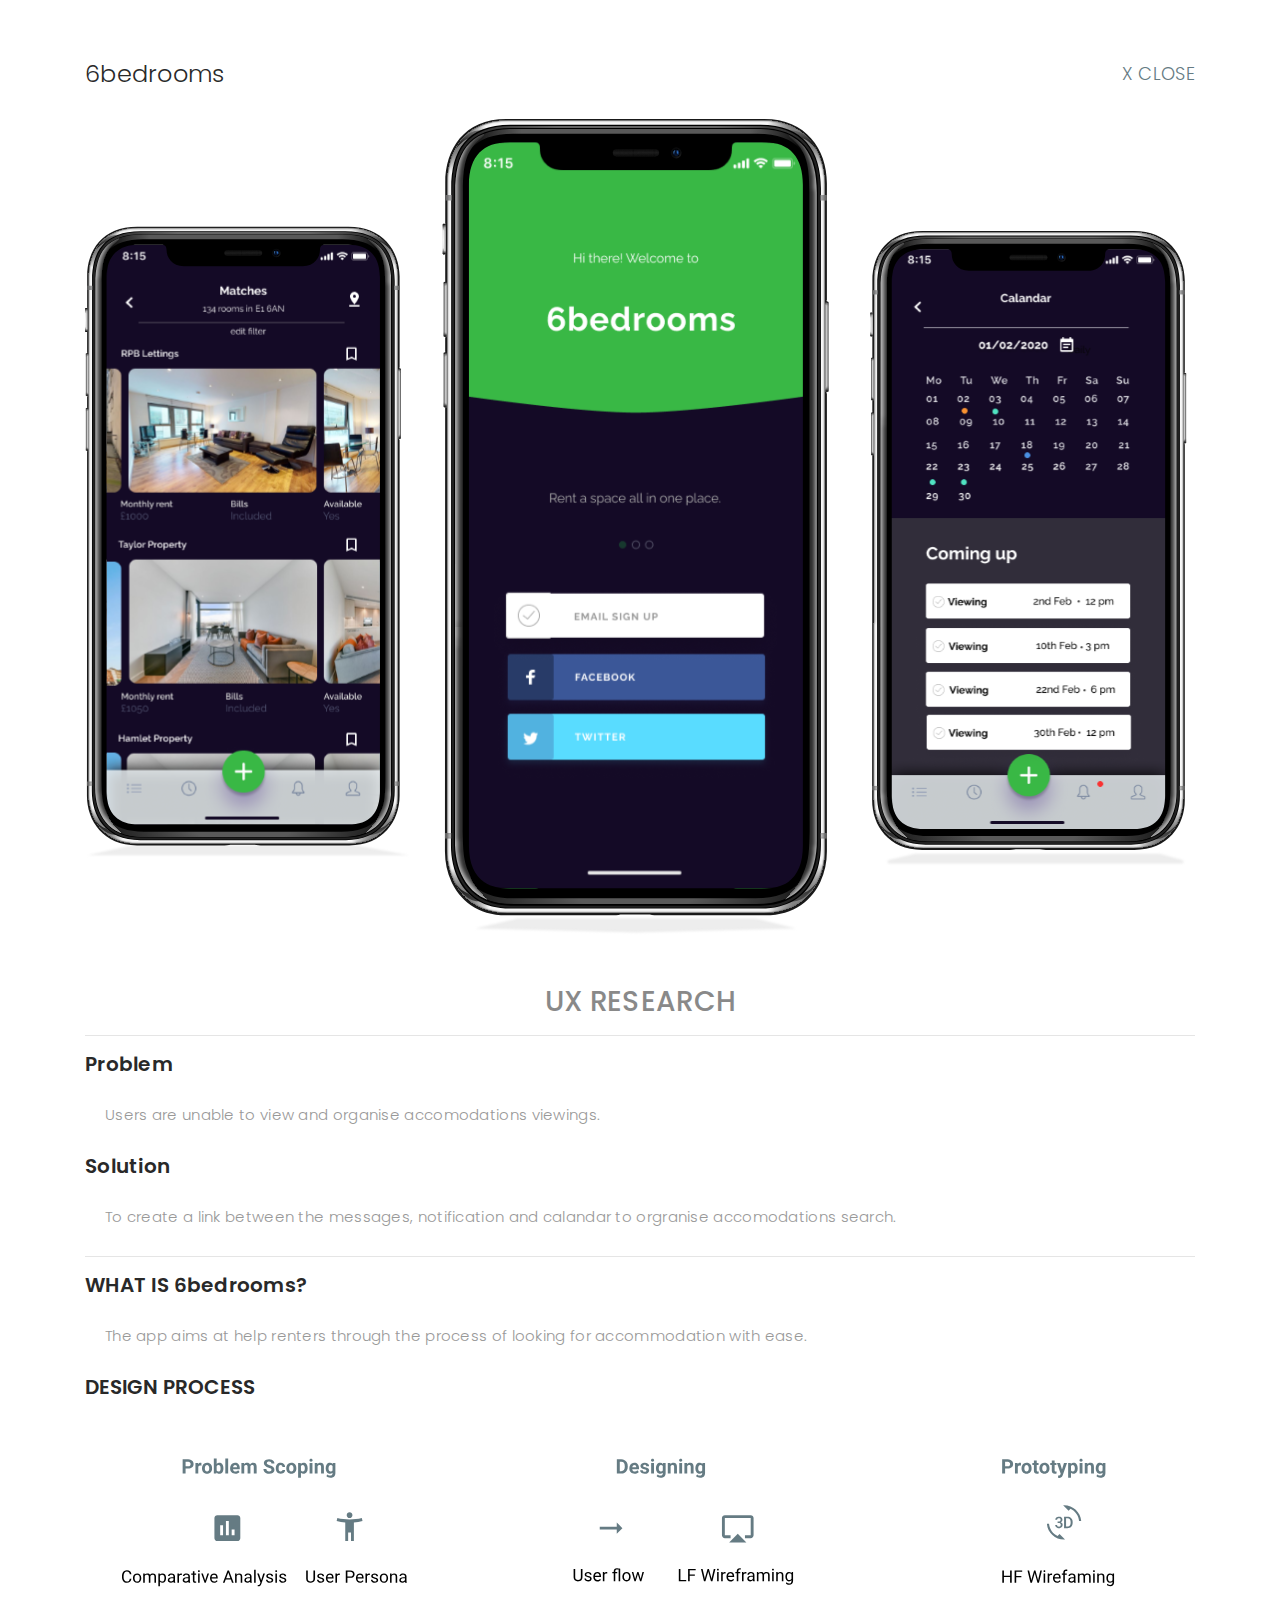
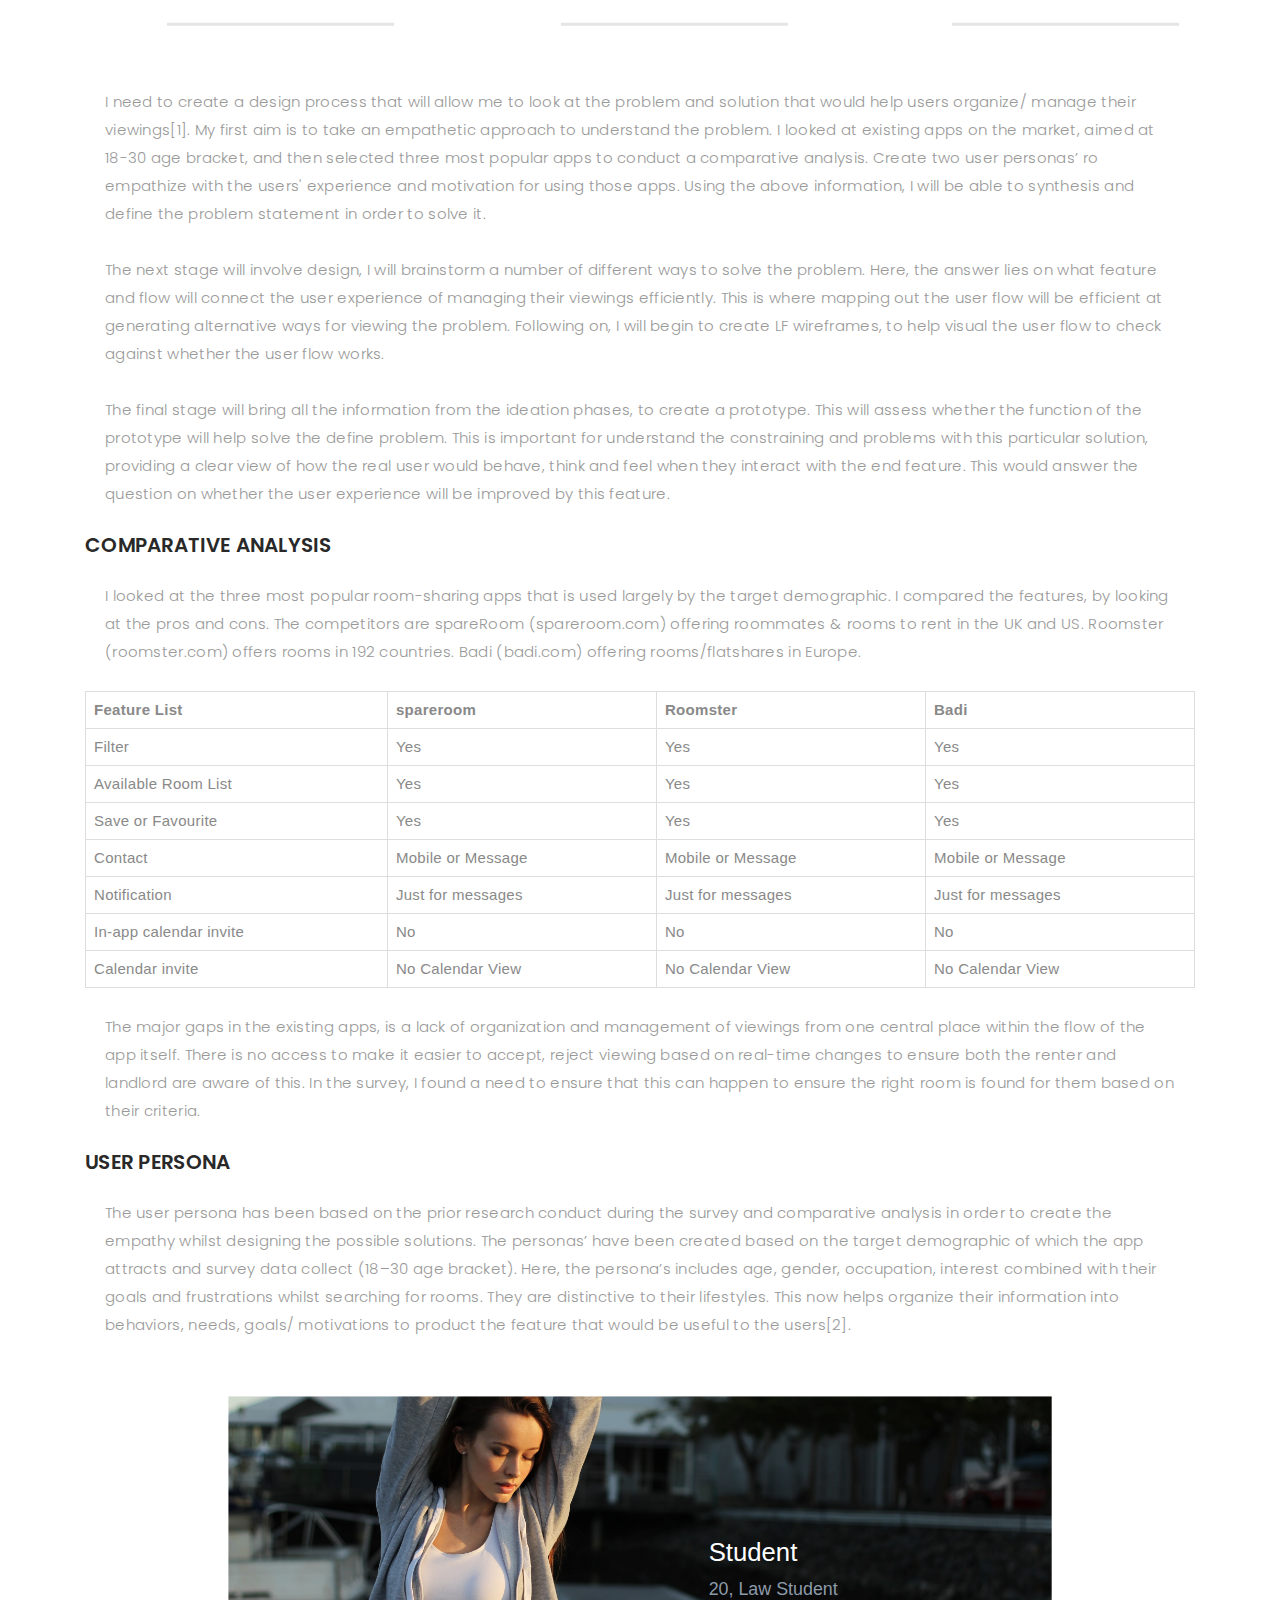
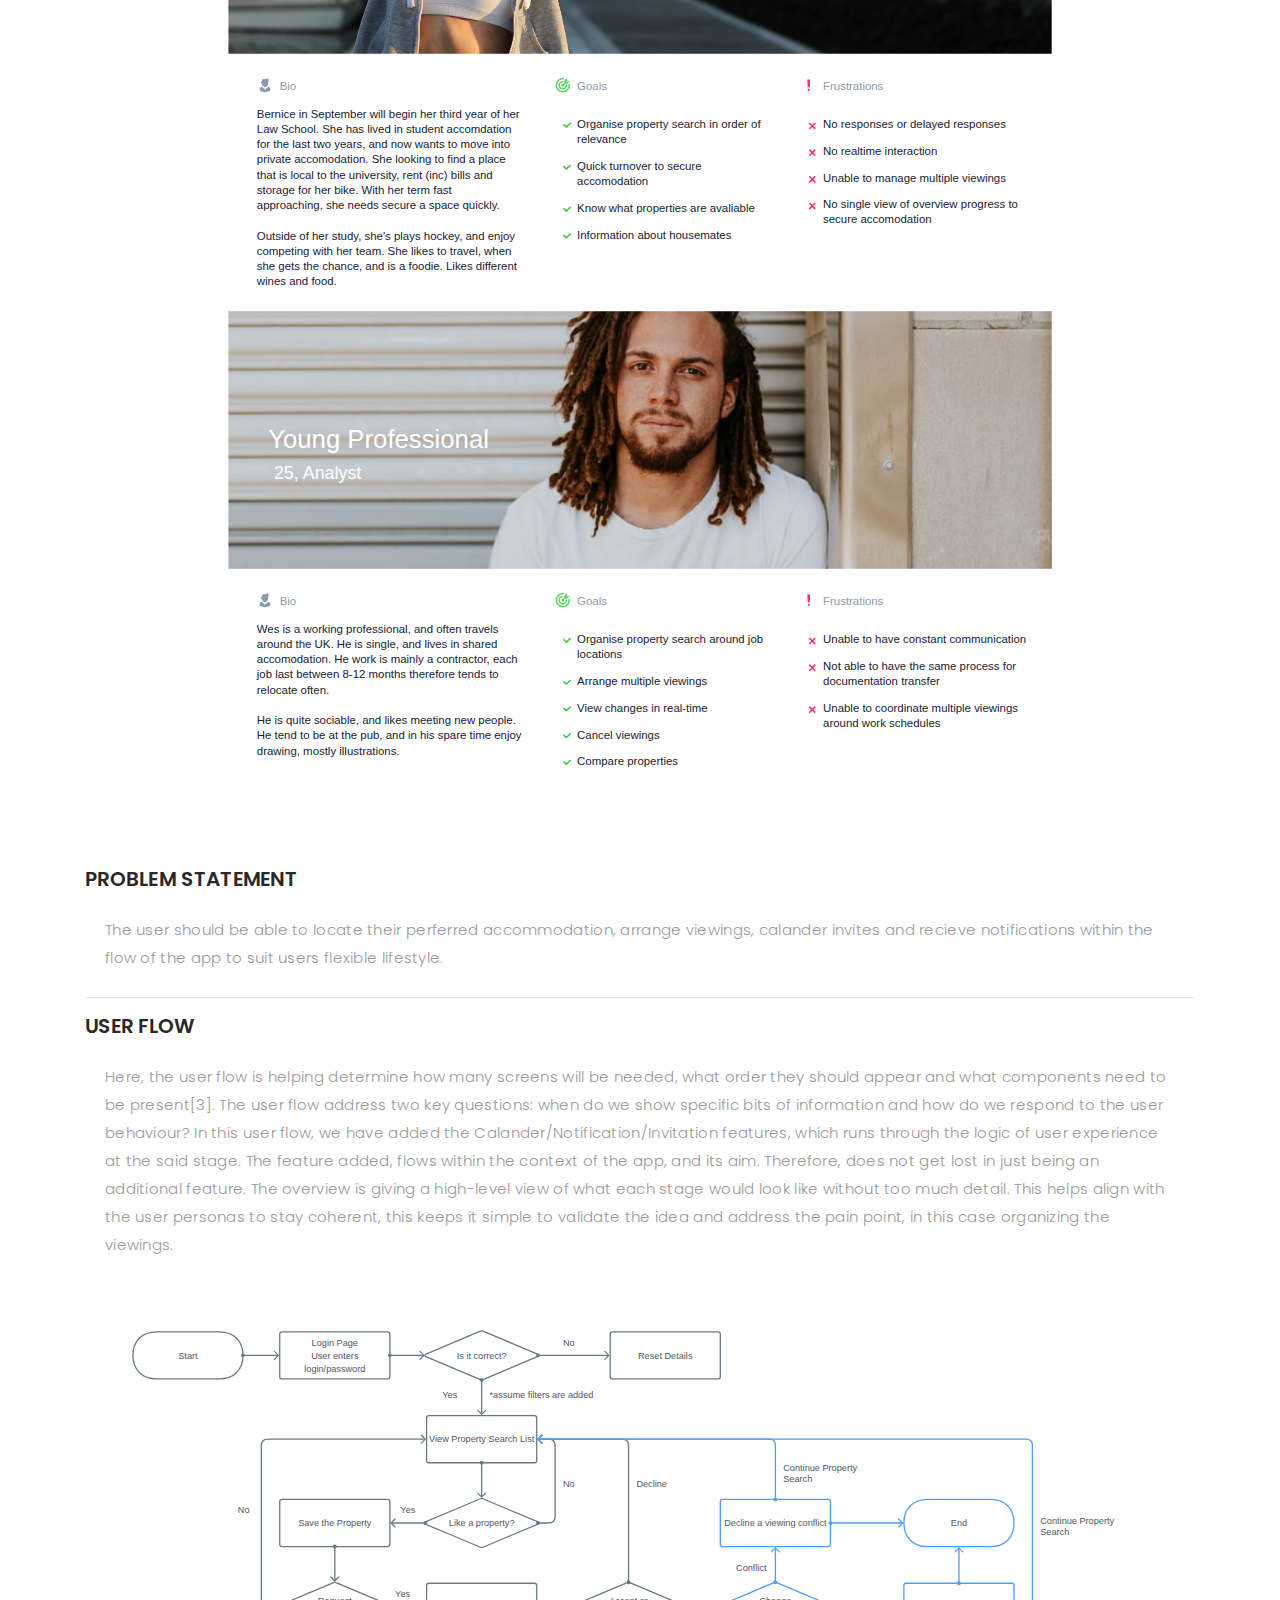
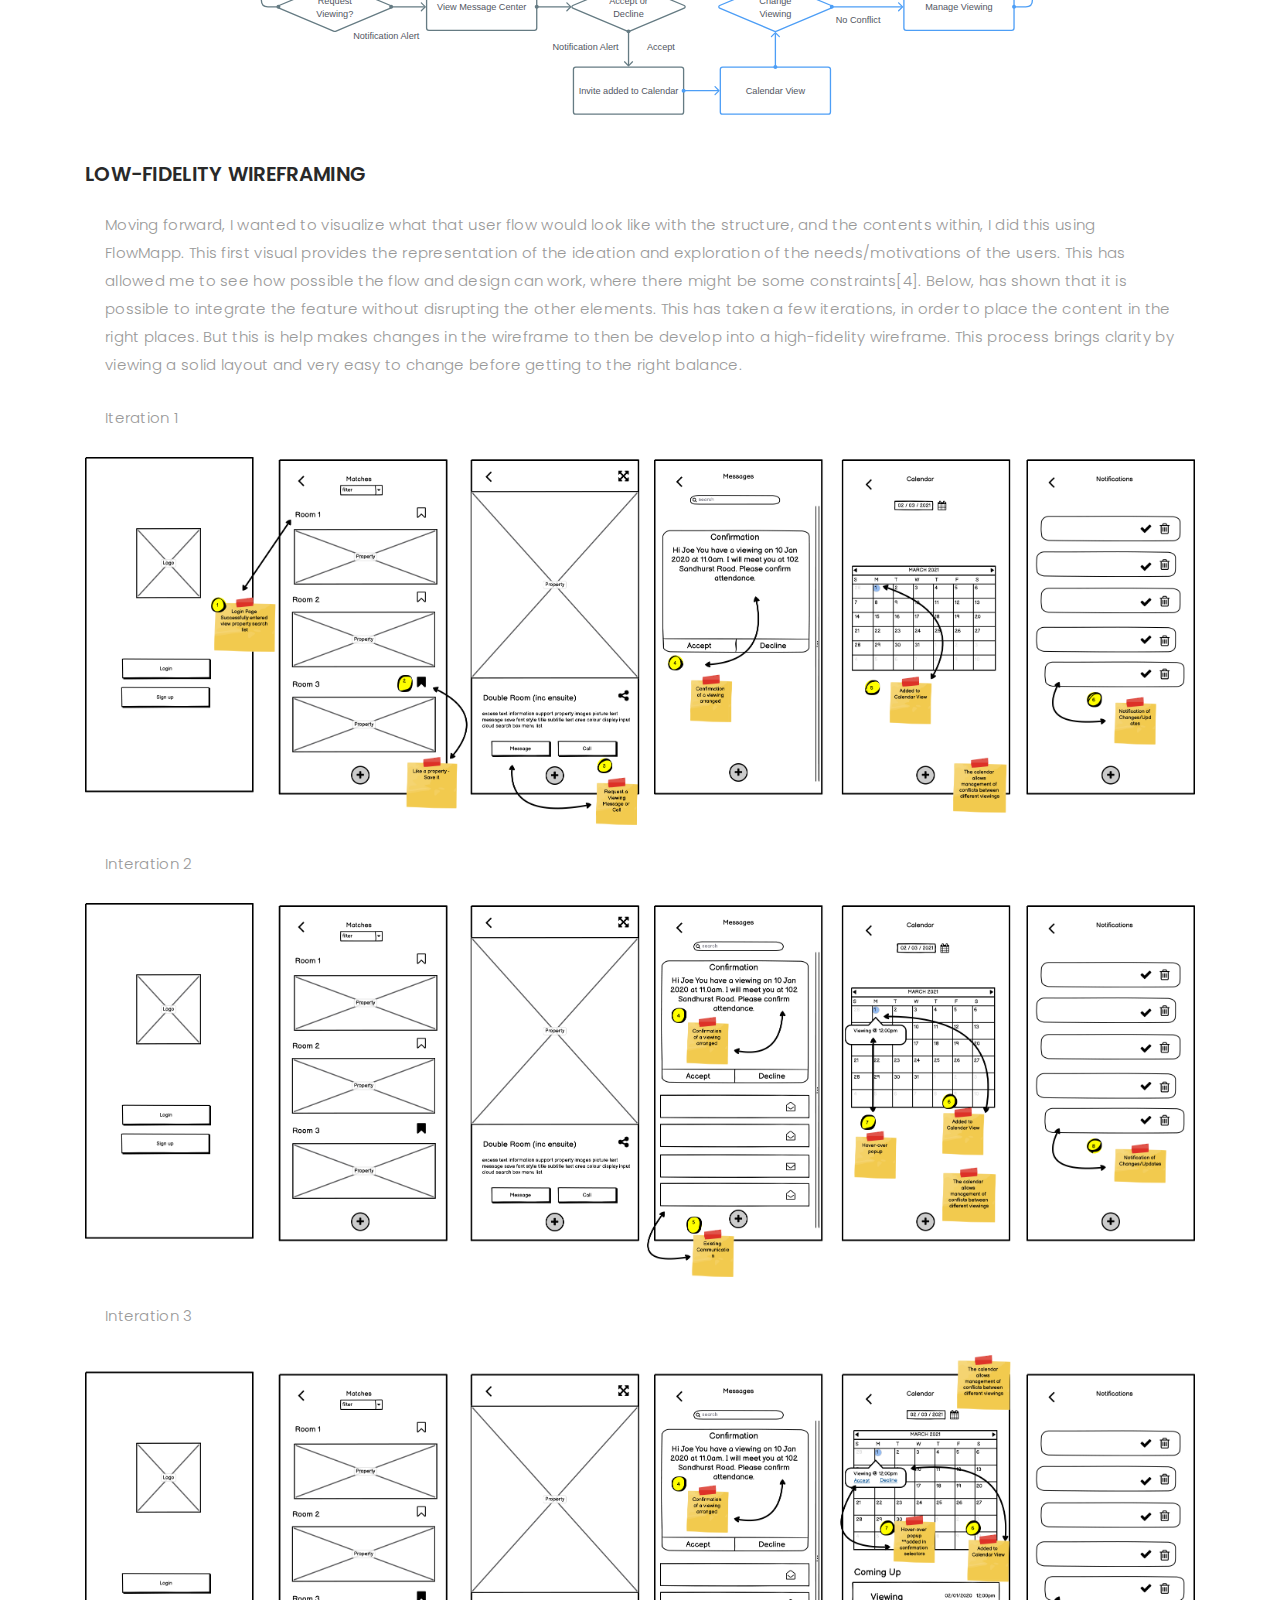
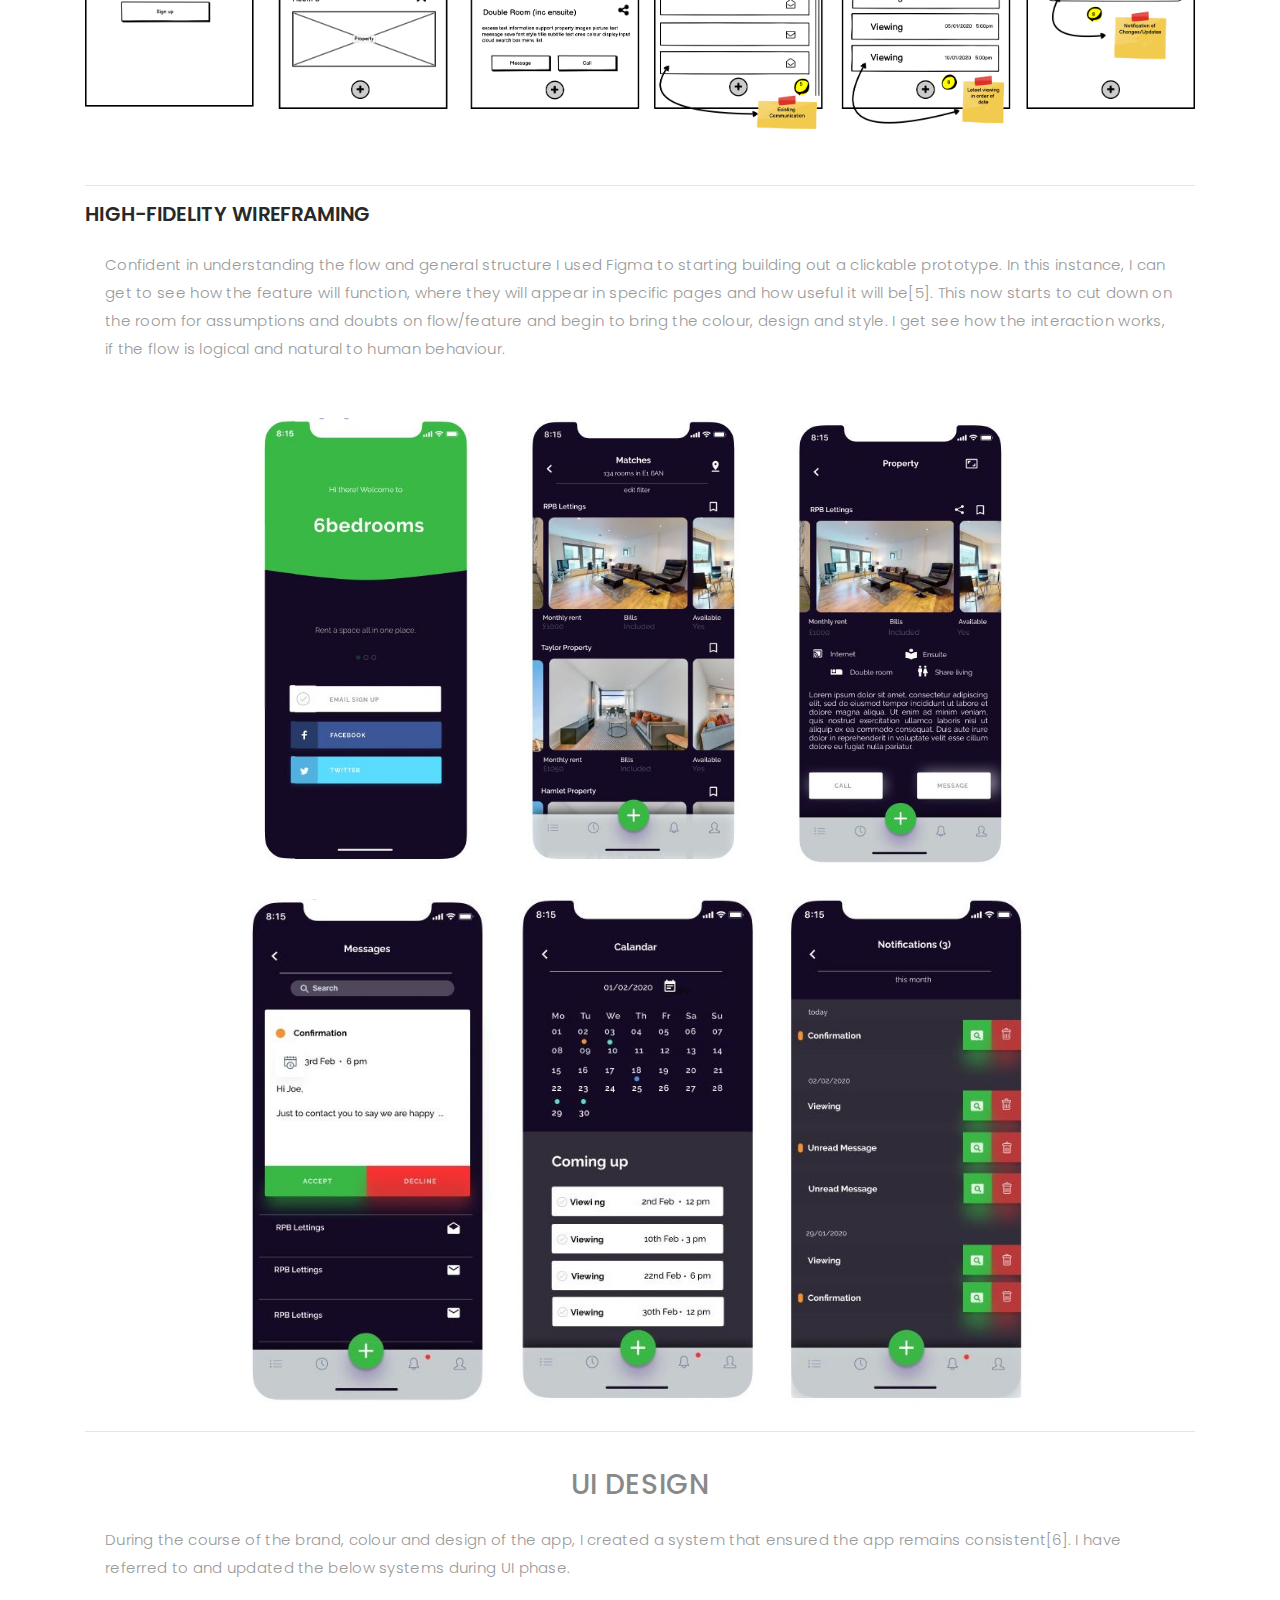
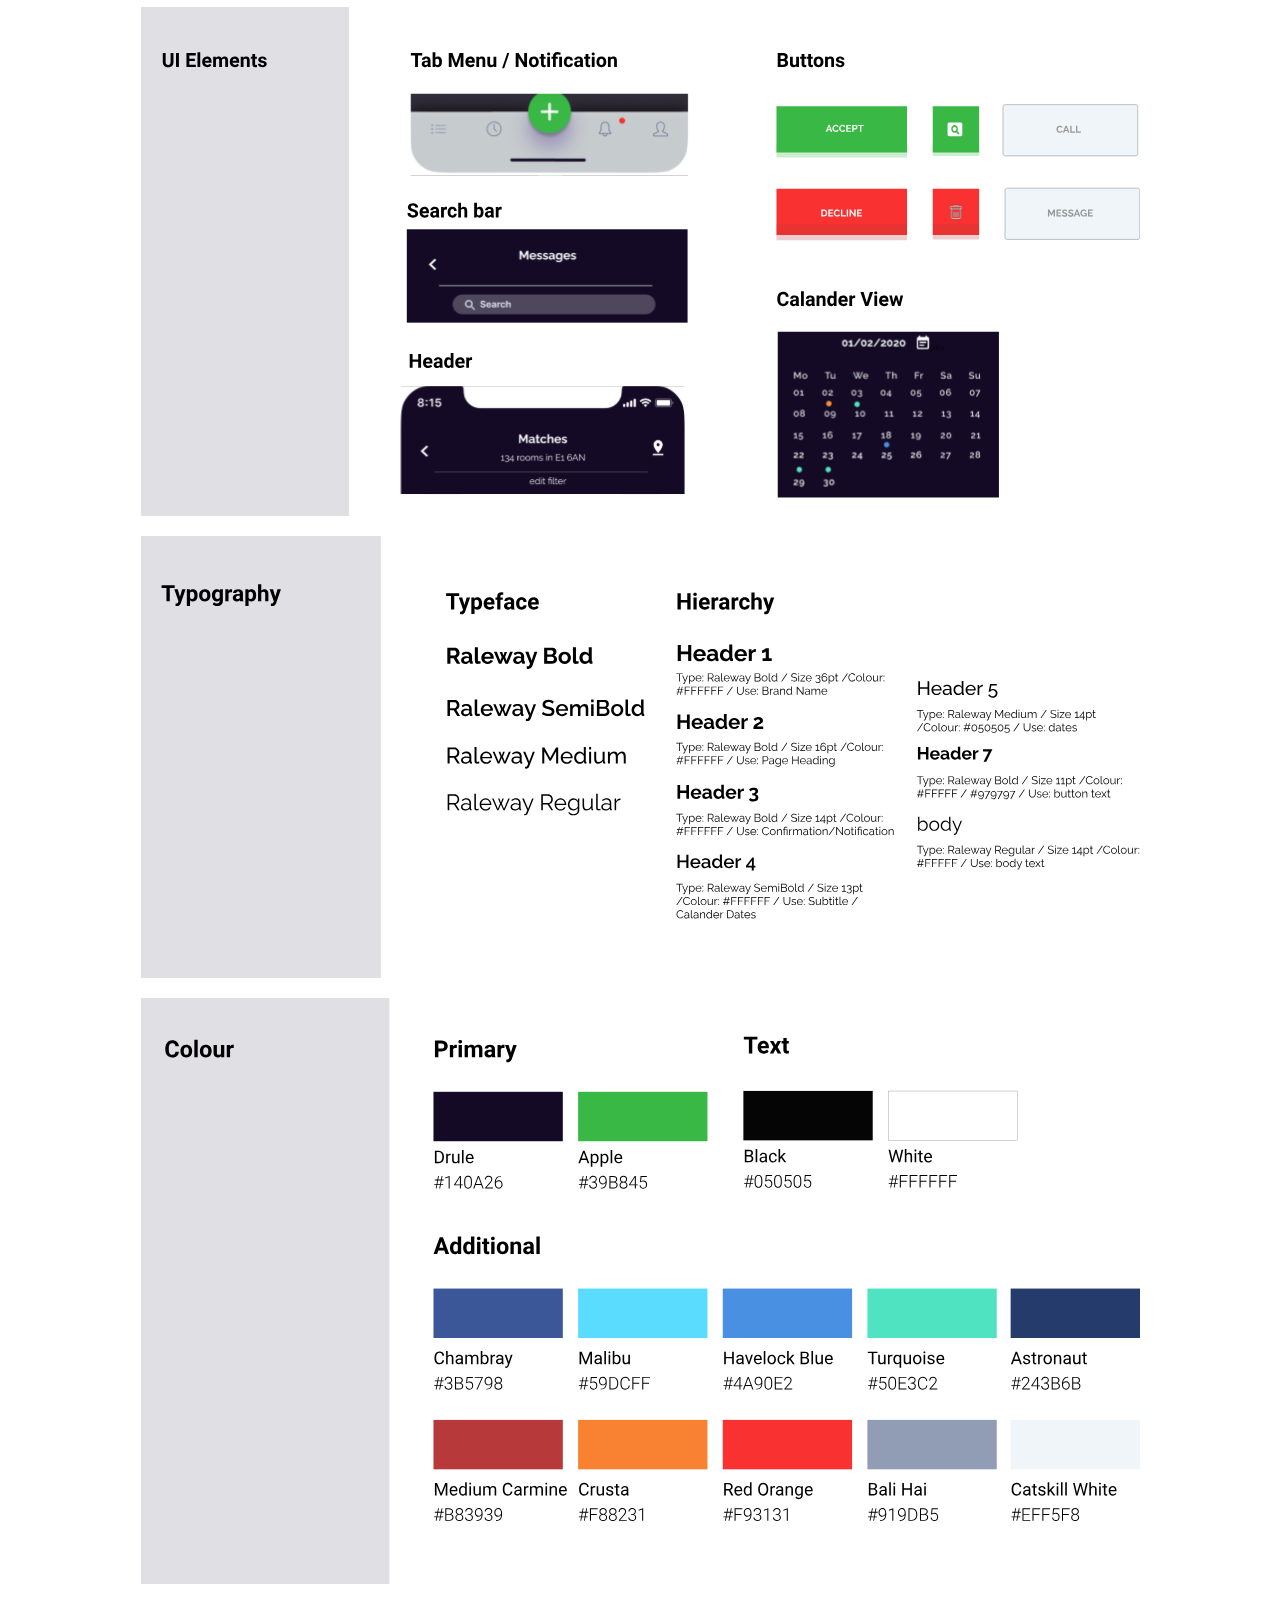
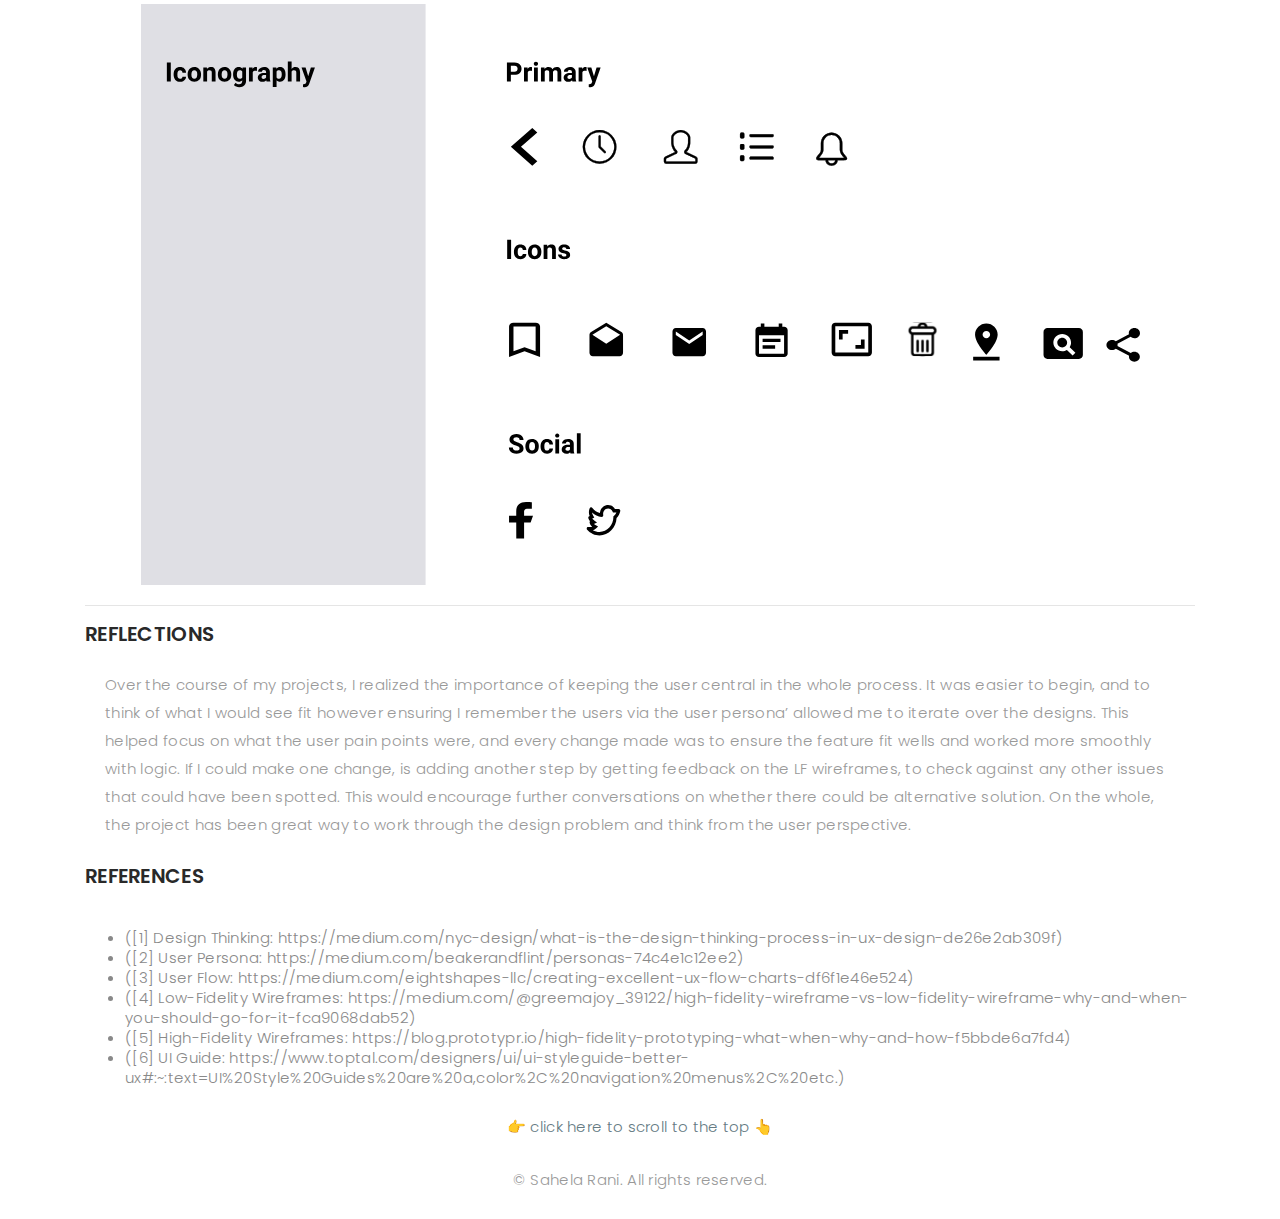
==== commit be6692fc: "text changes" ====
--- a/6bedrooms-details.html
+++ b/6bedrooms-details.html
@@ -271,7 +271,7 @@
           </div>
           <hr>
           <h4>REFLECTIONS</h4>
-          <p>Over the course of my first UX project, I realized the importance of keeping the user central in the whole
+          <p>Over the course of my projects, I realized the importance of keeping the user central in the whole
             process. It
             was easier to begin, and to think of what I would see fit however ensuring I remember the users via the user
             persona’
